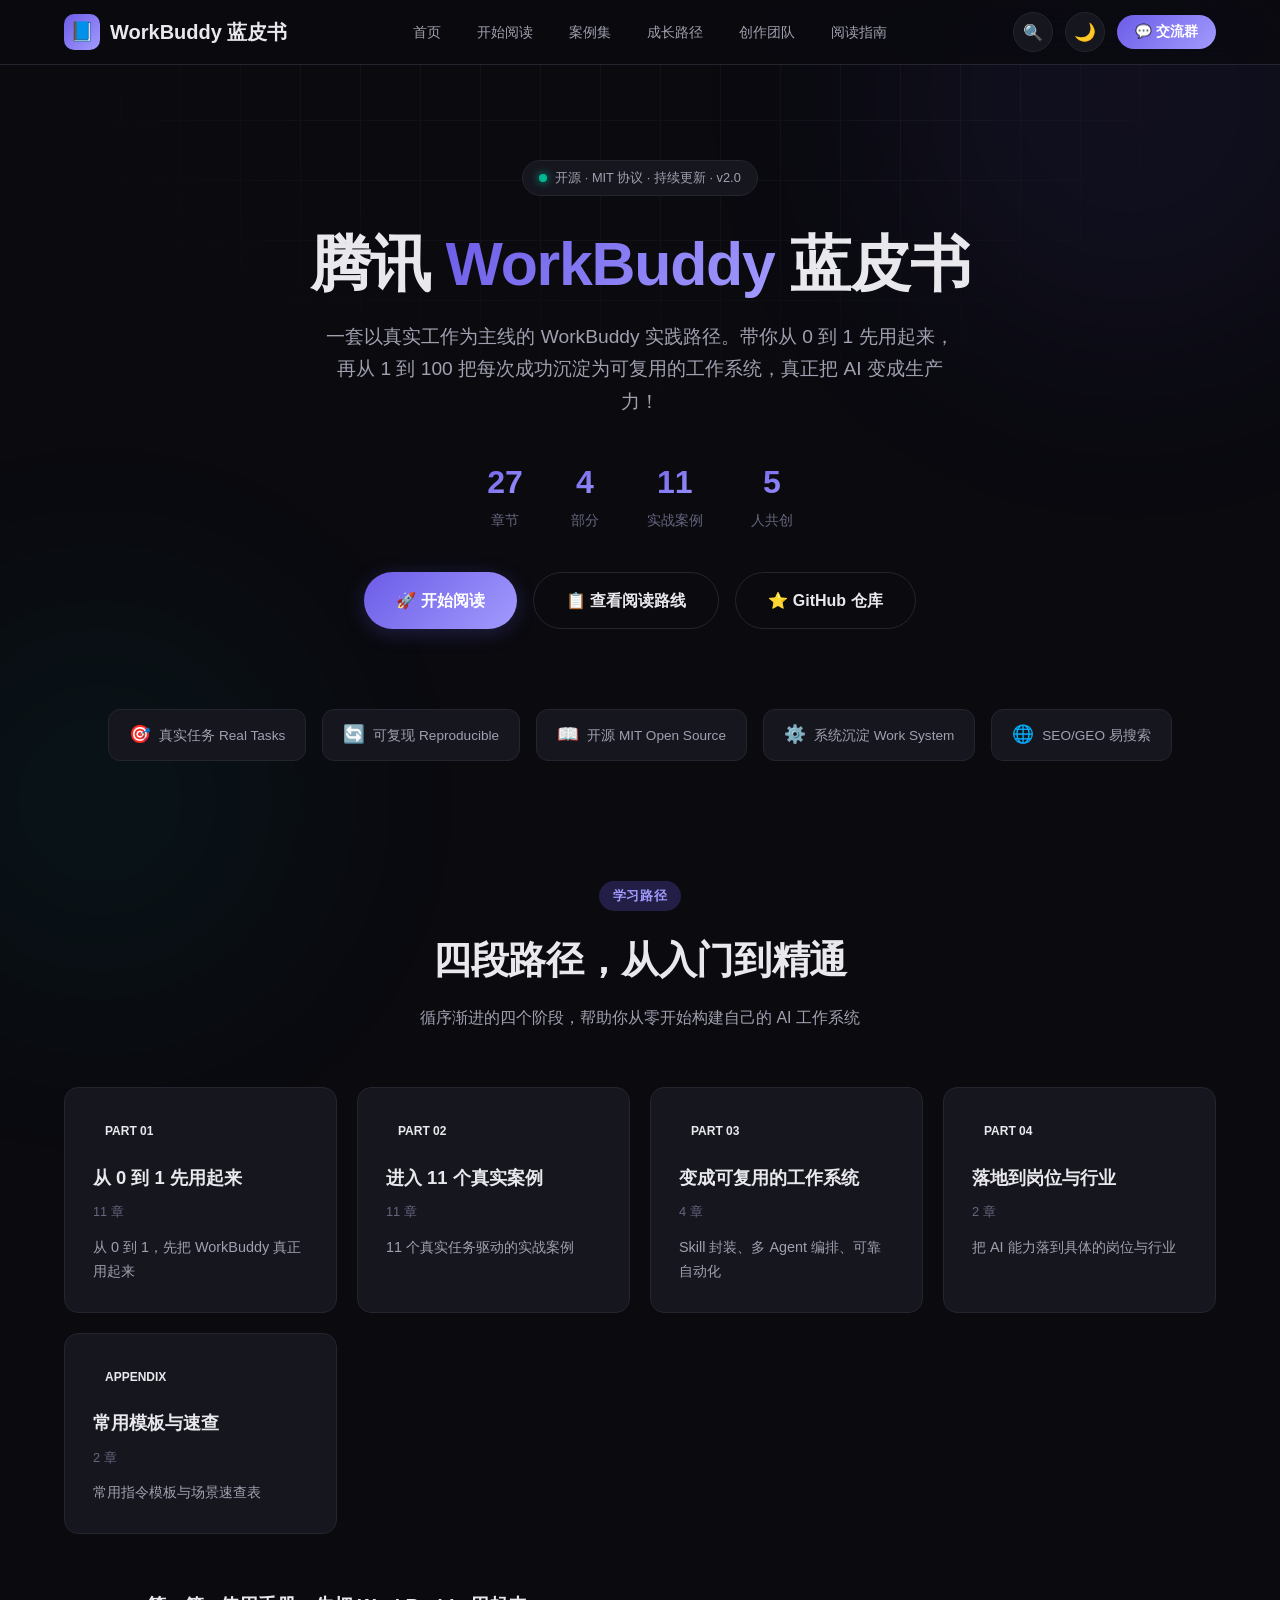
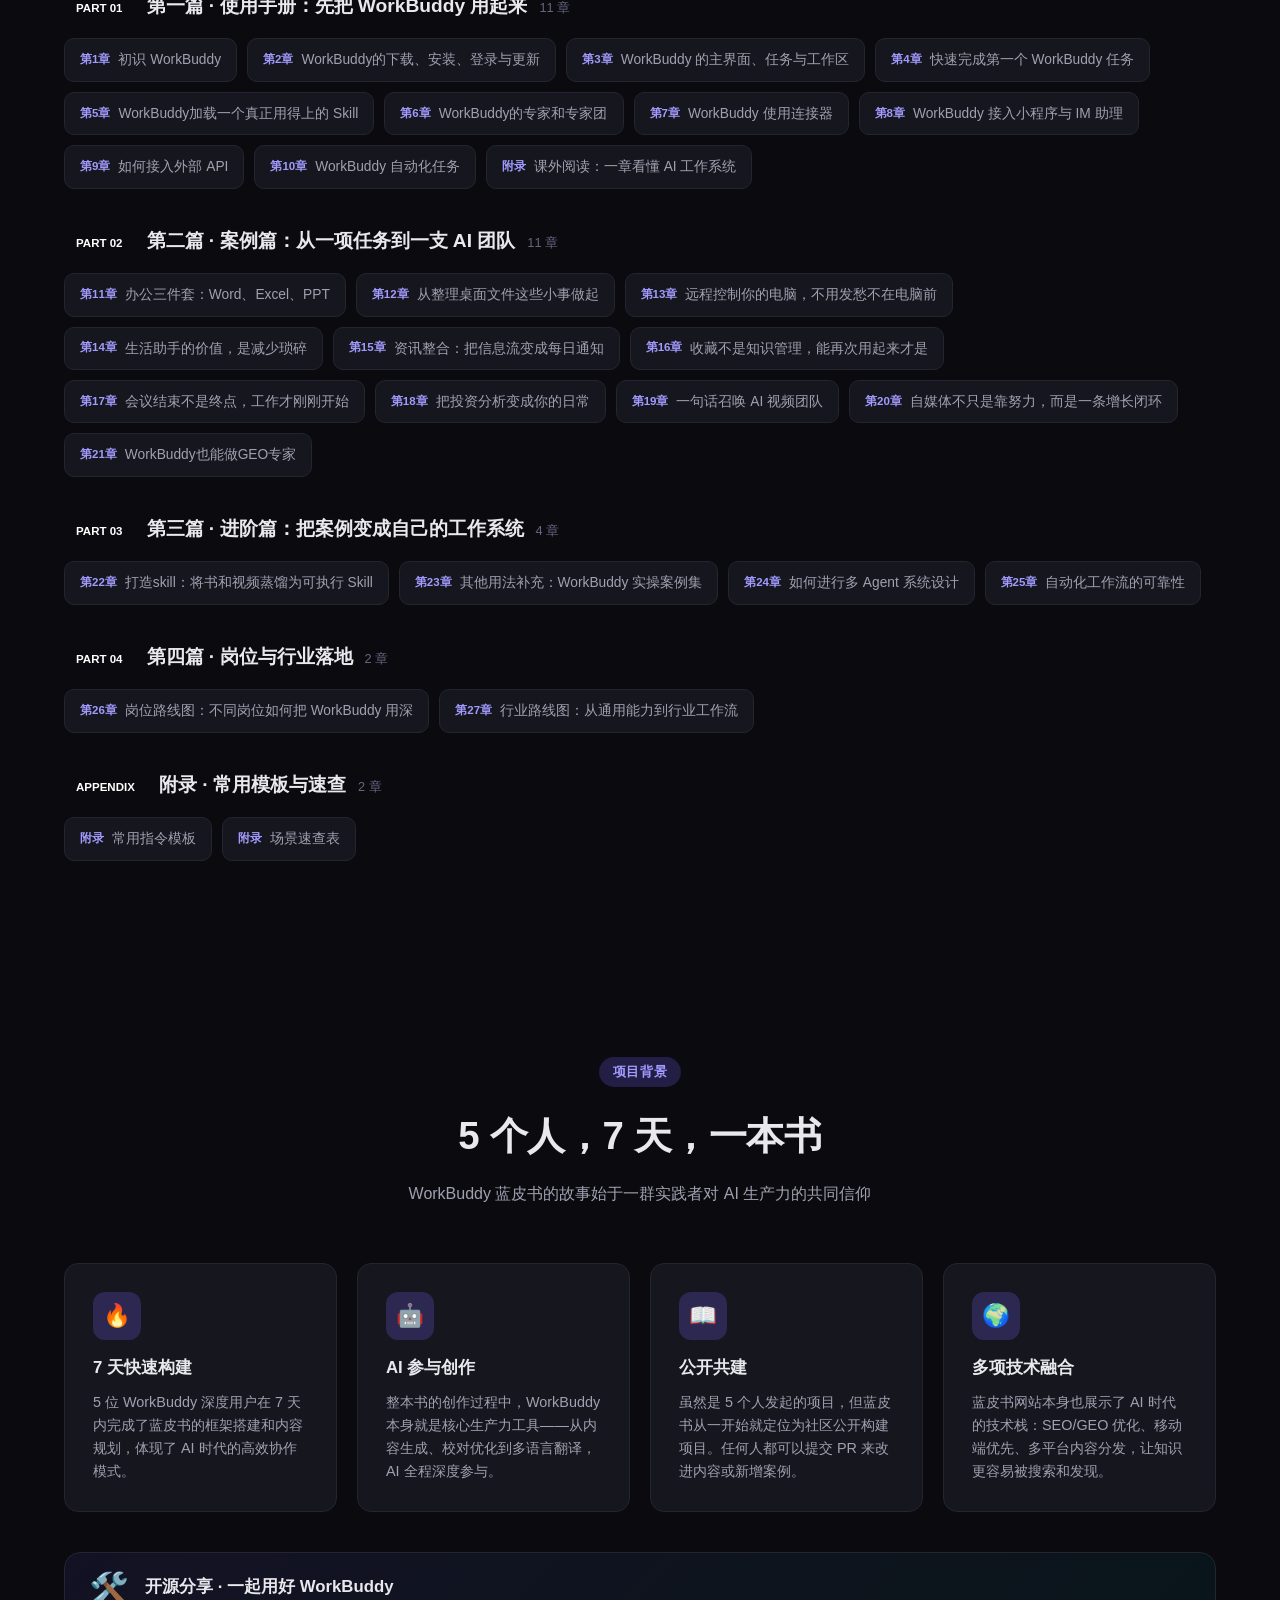
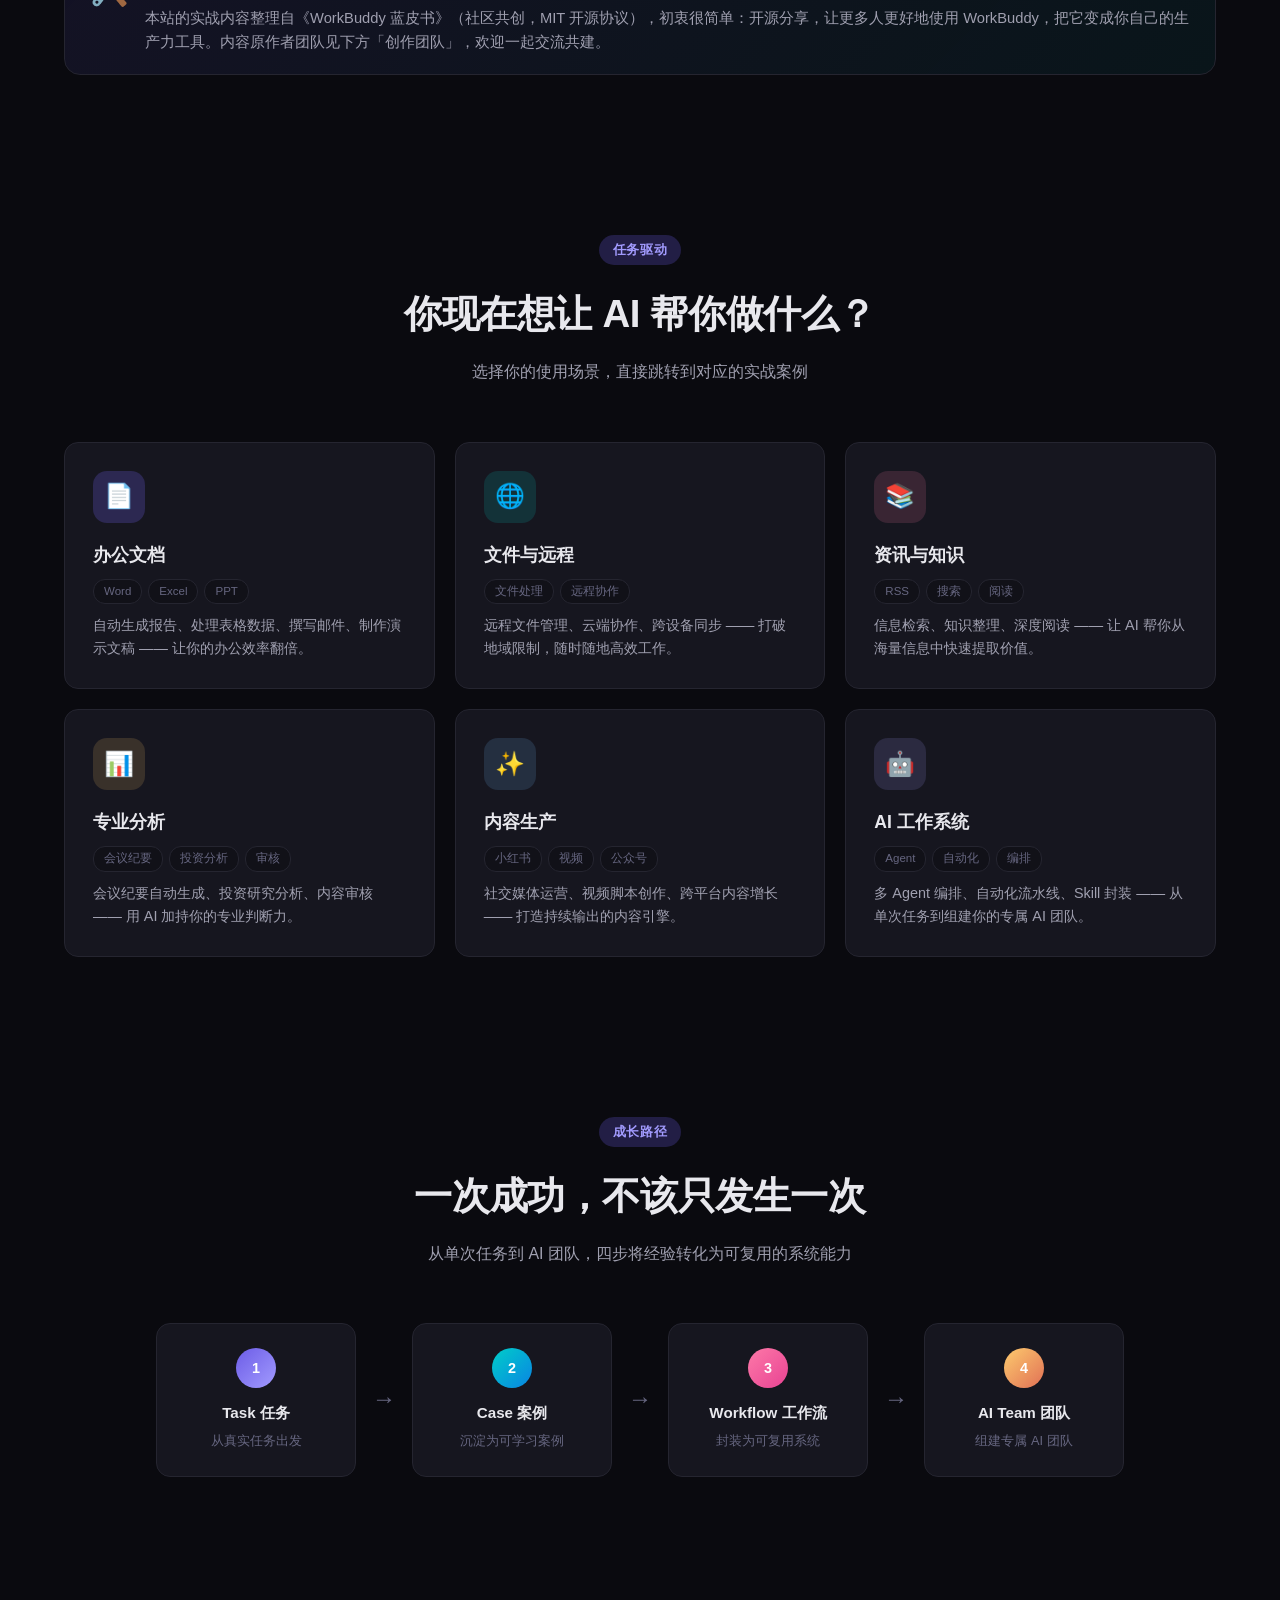
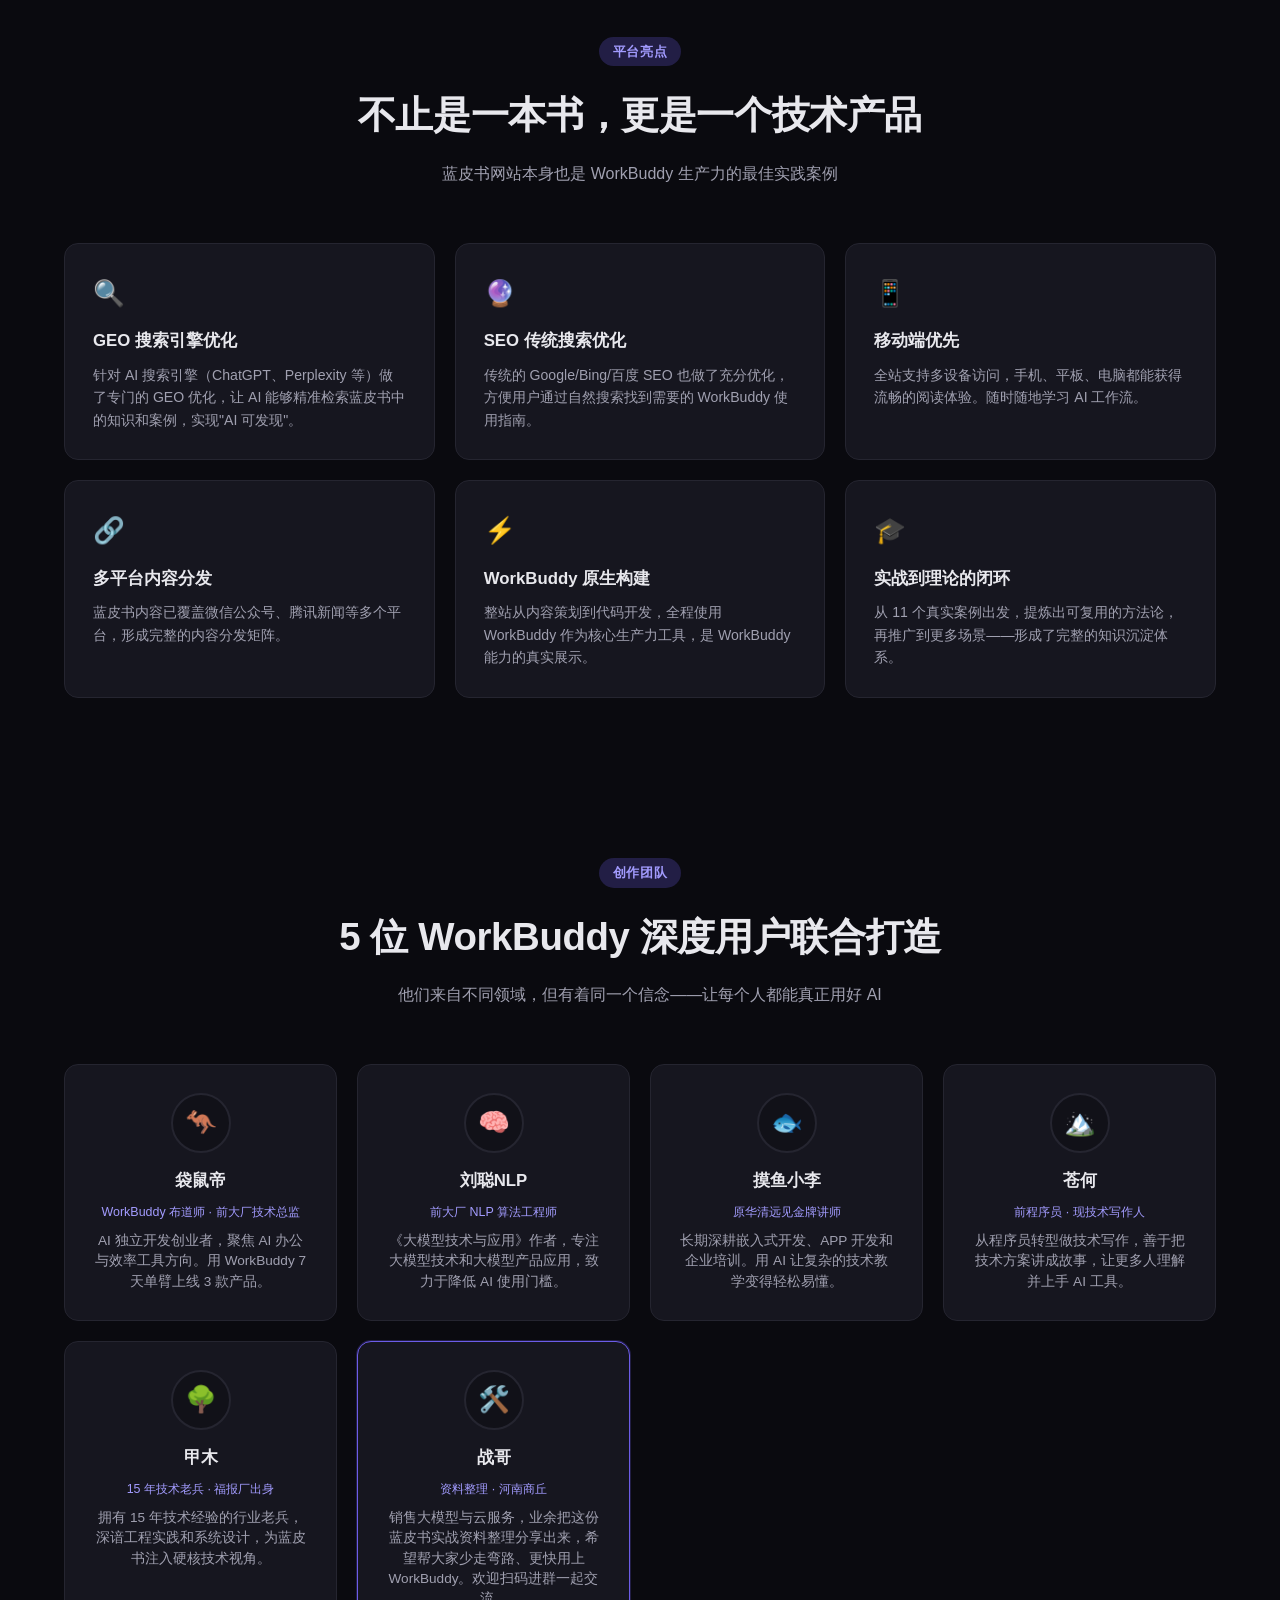
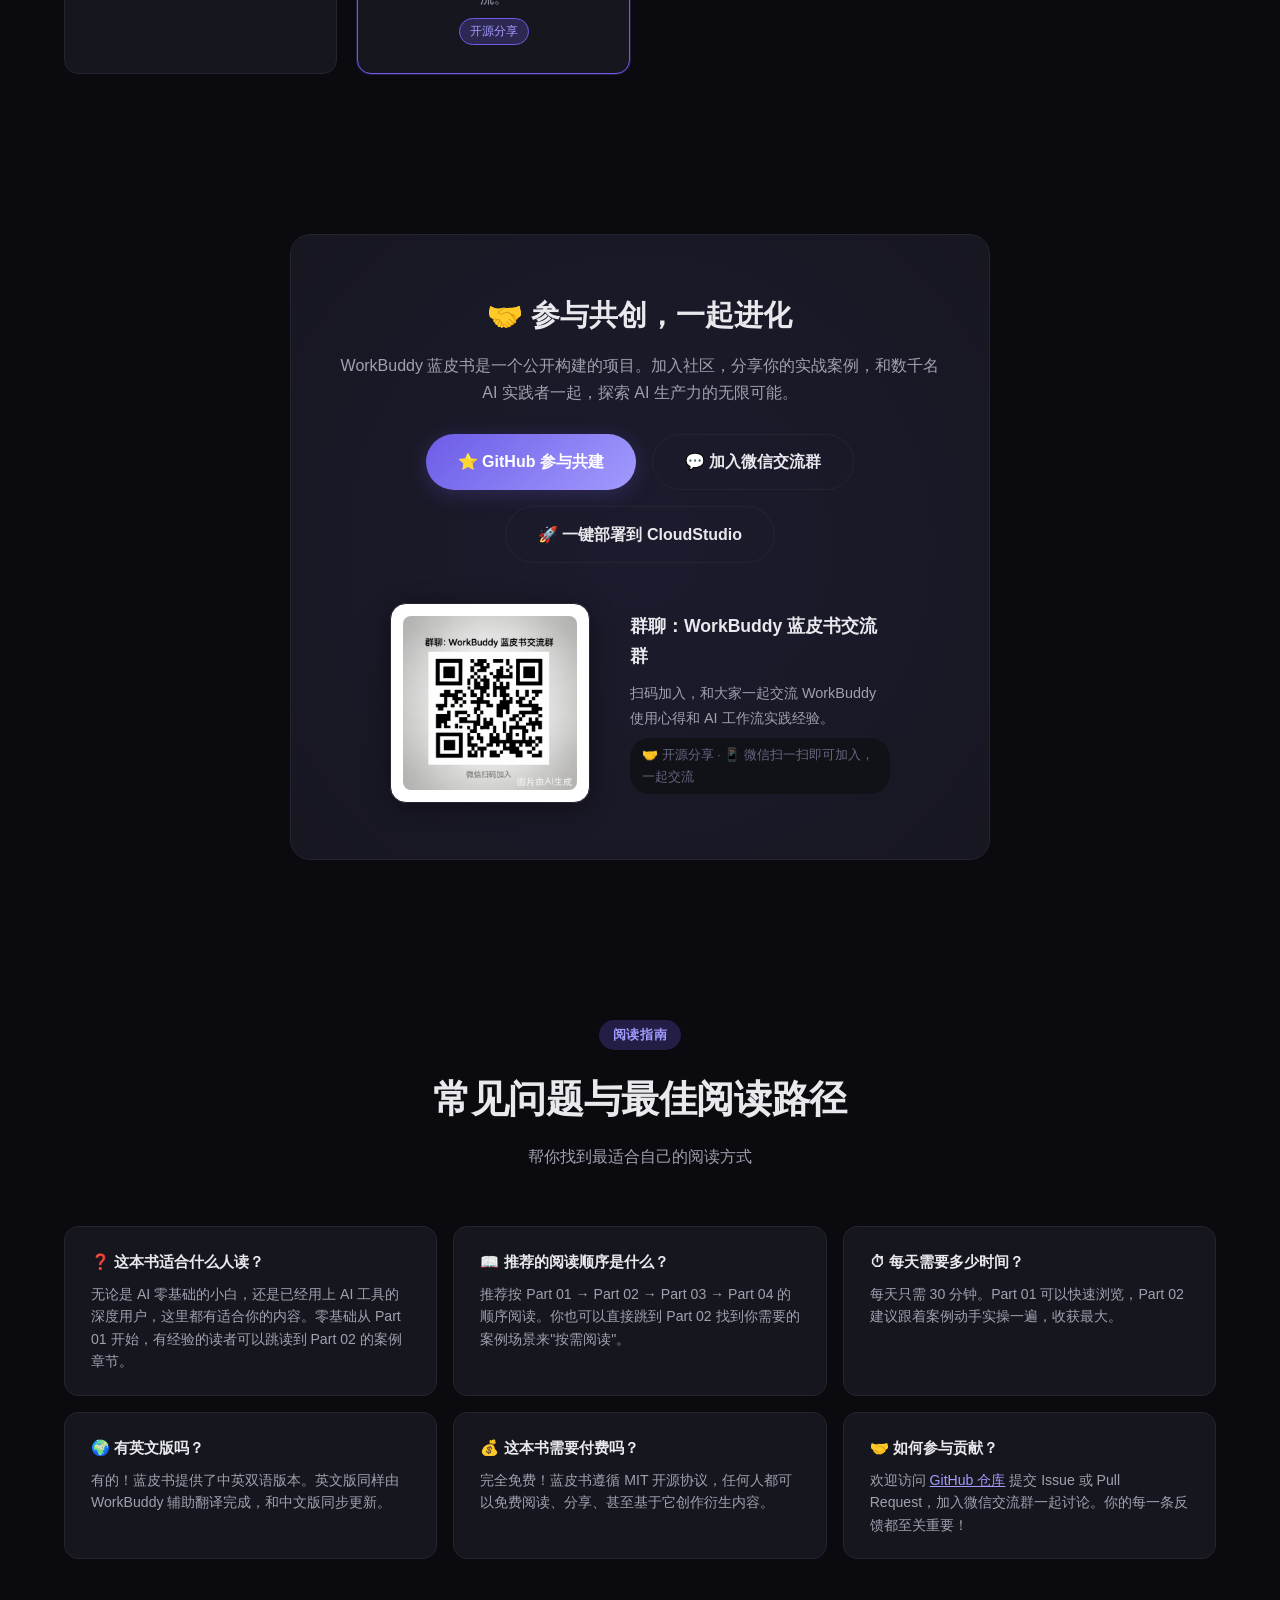
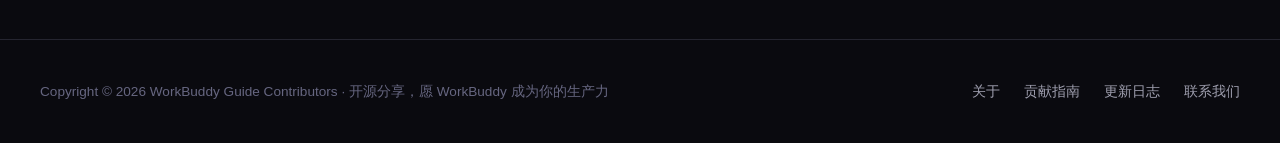
==== index.html @ 8d5661c0 "WorkBuddy 蓝皮书在线阅读站 - 初始提交" ====
<!DOCTYPE html>
<html lang="zh-CN" data-theme="dark">
<head>
<meta charset="UTF-8">
<meta name="viewport" content="width=device-width, initial-scale=1.0">
<title>WorkBuddy 蓝皮书 - AI 实战指南</title>
<link rel="icon" href="data:image/svg+xml,<svg xmlns='http://www.w3.org/2000/svg' viewBox='0 0 100 100'><text y='.9em' font-size='90'>📘</text></svg>">
<style>
  /* ===== CSS Variables & Theme ===== */
  :root {
    --bg-primary: #0a0a0f;
    --bg-secondary: #111118;
    --bg-card: #16161f;
    --bg-card-hover: #1e1e2a;
    --bg-nav: rgba(10, 10, 15, 0.85);
    --text-primary: #e8e8ed;
    --text-secondary: #a0a0b0;
    --text-muted: #666680;
    --border: #252530;
    --accent: #6c5ce7;
    --accent-light: #a29bfe;
    --accent-glow: rgba(108, 92, 231, 0.25);
    --gradient-1: linear-gradient(135deg, #6c5ce7, #a29bfe);
    --gradient-2: linear-gradient(135deg, #00cec9, #0984e3);
    --gradient-3: linear-gradient(135deg, #fd79a8, #e84393);
    --gradient-4: linear-gradient(135deg, #fdcb6e, #e17055);
    --success: #00b894;
    --warning: #fdcb6e;
    --danger: #ff7675;
    --shadow: 0 4px 24px rgba(0, 0, 0, 0.4);
    --shadow-glow: 0 0 40px rgba(108, 92, 231, 0.15);
    --radius: 14px;
    --radius-sm: 8px;
    --transition: 0.3s cubic-bezier(0.4, 0, 0.2, 1);
  }

  [data-theme="light"] {
    --bg-primary: #f8f9fc;
    --bg-secondary: #ffffff;
    --bg-card: #ffffff;
    --bg-card-hover: #f0f2f8;
    --bg-nav: rgba(248, 249, 252, 0.9);
    --text-primary: #1a1a2e;
    --text-secondary: #555770;
    --text-muted: #9a9ab0;
    --border: #e2e4ed;
    --shadow: 0 4px 24px rgba(0, 0, 0, 0.08);
    --shadow-glow: 0 0 40px rgba(108, 92, 231, 0.08);
  }

  /* ===== Reset & Base ===== */
  *, *::before, *::after { margin: 0; padding: 0; box-sizing: border-box; }

  html { scroll-behavior: smooth; font-size: 16px; }

  body {
    font-family: -apple-system, BlinkMacSystemFont, 'Segoe UI', 'PingFang SC', 'Hiragino Sans GB', 'Microsoft YaHei', sans-serif;
    background: var(--bg-primary);
    color: var(--text-primary);
    line-height: 1.7;
    overflow-x: hidden;
    transition: background var(--transition), color var(--transition);
  }

  .container { max-width: 1200px; margin: 0 auto; padding: 0 24px; }

  /* ===== Animated Background ===== */
  .bg-grid {
    position: fixed; top: 0; left: 0; width: 100%; height: 100%; z-index: 0; pointer-events: none;
    background-image:
      linear-gradient(var(--border) 1px, transparent 1px),
      linear-gradient(90deg, var(--border) 1px, transparent 1px);
    background-size: 60px 60px;
    opacity: 0.3;
    mask-image: radial-gradient(ellipse 70% 70% at 50% 0%, black 40%, transparent 70%);
  }

  .bg-orb {
    position: fixed; border-radius: 50%; filter: blur(120px); z-index: 0; pointer-events: none;
  }
  .bg-orb.orb-1 {
    width: 500px; height: 500px; top: -150px; right: -100px;
    background: var(--accent); opacity: 0.08; animation: orbFloat 8s ease-in-out infinite;
  }
  .bg-orb.orb-2 {
    width: 400px; height: 400px; bottom: -100px; left: -100px;
    background: #00cec9; opacity: 0.06; animation: orbFloat 10s ease-in-out infinite reverse;
  }
  @keyframes orbFloat {
    0%, 100% { transform: translate(0, 0) scale(1); }
    50% { transform: translate(30px, -20px) scale(1.08); }
  }

  /* ===== Navigation ===== */
  .nav {
    position: fixed; top: 0; left: 0; right: 0; z-index: 100;
    background: var(--bg-nav); backdrop-filter: blur(20px) saturate(180%);
    border-bottom: 1px solid var(--border);
    transition: background var(--transition), border var(--transition);
  }
  .nav-inner {
    display: flex; align-items: center; justify-content: space-between;
    height: 64px; max-width: 1200px; margin: 0 auto; padding: 0 24px;
  }
  .nav-logo {
    display: flex; align-items: center; gap: 10px; font-size: 1.25rem; font-weight: 700;
    text-decoration: none; color: var(--text-primary);
  }
  .nav-logo .logo-icon {
    width: 36px; height: 36px; border-radius: 10px; background: var(--gradient-1);
    display: flex; align-items: center; justify-content: center; font-size: 1.2rem;
  }
  .nav-links { display: flex; align-items: center; gap: 4px; list-style: none; }
  .nav-links a {
    text-decoration: none; color: var(--text-secondary); padding: 8px 16px;
    border-radius: var(--radius-sm); font-size: 0.9rem; font-weight: 500;
    transition: all var(--transition);
  }
  .nav-links a:hover { color: var(--text-primary); background: var(--bg-card-hover); }
  .nav-actions { display: flex; align-items: center; gap: 12px; }
  .btn-theme {
    width: 40px; height: 40px; border-radius: 50%; border: 1px solid var(--border);
    background: var(--bg-card); cursor: pointer; display: flex; align-items: center;
    justify-content: center; font-size: 1.1rem; color: var(--text-secondary);
    transition: all var(--transition);
  }
  .btn-theme:hover { border-color: var(--accent); color: var(--accent); }
  .btn-search {
    width: 40px; height: 40px; border-radius: 50%; border: 1px solid var(--border);
    background: var(--bg-card); cursor: pointer; display: flex; align-items: center;
    justify-content: center; font-size: 1rem; color: var(--text-secondary);
    transition: all var(--transition);
  }
  .btn-search:hover { border-color: var(--accent); color: var(--accent); }
  .btn-community {
    padding: 8px 18px; border-radius: 20px; background: var(--gradient-1);
    color: #fff; text-decoration: none; font-size: 0.85rem; font-weight: 600;
    transition: all var(--transition); border: none; cursor: pointer;
    display: flex; align-items: center; gap: 6px; font-family: inherit;
  }
  .btn-community:hover { transform: translateY(-1px); box-shadow: var(--shadow-glow); }

  /* Mobile nav toggle */
  .mobile-toggle {
    display: none; background: none; border: none; cursor: pointer;
    flex-direction: column; gap: 5px; padding: 4px;
  }
  .mobile-toggle span {
    width: 24px; height: 2px; background: var(--text-primary); border-radius: 2px;
    transition: var(--transition);
  }

  /* ===== Hero Section ===== */
  .hero {
    position: relative; z-index: 1; padding: 160px 0 80px; text-align: center;
  }
  .hero-badge {
    display: inline-flex; align-items: center; gap: 8px; padding: 6px 16px;
    border-radius: 20px; background: var(--bg-card); border: 1px solid var(--border);
    font-size: 0.8rem; color: var(--text-secondary); margin-bottom: 32px;
  }
  .hero-badge .dot {
    width: 8px; height: 8px; border-radius: 50%; background: var(--success);
    box-shadow: 0 0 8px var(--success);
    animation: pulse 2s ease-in-out infinite;
  }
  @keyframes pulse {
    0%, 100% { opacity: 1; }
    50% { opacity: 0.4; }
  }
  .hero h1 {
    font-size: clamp(2.4rem, 5vw, 3.8rem); font-weight: 800; line-height: 1.2;
    letter-spacing: -0.02em; margin-bottom: 20px;
  }
  .hero h1 .gradient-text {
    background: var(--gradient-1);
    -webkit-background-clip: text; -webkit-text-fill-color: transparent;
    background-clip: text;
  }
  .hero p {
    font-size: clamp(1rem, 2vw, 1.2rem); color: var(--text-secondary);
    max-width: 640px; margin: 0 auto 36px;
  }
  .hero-stats {
    display: flex; justify-content: center; gap: 48px; margin-bottom: 40px;
    flex-wrap: wrap;
  }
  .hero-stats .stat { text-align: center; }
  .hero-stats .stat .num {
    font-size: 2rem; font-weight: 800; background: var(--gradient-1);
    -webkit-background-clip: text; -webkit-text-fill-color: transparent;
    background-clip: text;
  }
  .hero-stats .stat .label { font-size: 0.85rem; color: var(--text-muted); }
  .hero-buttons { display: flex; justify-content: center; gap: 16px; flex-wrap: wrap; }
  .btn {
    display: inline-flex; align-items: center; gap: 8px; padding: 14px 32px;
    border-radius: 30px; font-size: 1rem; font-weight: 600; text-decoration: none;
    border: none; cursor: pointer; transition: all var(--transition);
  }
  .btn-primary {
    background: var(--gradient-1); color: #fff;
    box-shadow: 0 4px 20px var(--accent-glow);
  }
  .btn-primary:hover { transform: translateY(-2px); box-shadow: 0 8px 30px var(--accent-glow); }
  .btn-outline {
    background: transparent; color: var(--text-primary); border: 1.5px solid var(--border);
  }
  .btn-outline:hover { border-color: var(--accent); color: var(--accent); }

  /* ===== Feature Tags ===== */
  .features-bar {
    position: relative; z-index: 1; display: flex; justify-content: center; gap: 16px;
    flex-wrap: wrap; padding: 0 24px 40px;
  }
  .feature-tag {
    display: flex; align-items: center; gap: 8px; padding: 10px 20px;
    border-radius: 12px; background: var(--bg-card); border: 1px solid var(--border);
    font-size: 0.85rem; color: var(--text-secondary); transition: all var(--transition);
  }
  .feature-tag:hover { border-color: var(--accent); transform: translateY(-2px); }
  .feature-tag .tag-icon { font-size: 1.1rem; }

  /* ===== Section Common ===== */
  section { position: relative; z-index: 1; padding: 80px 0; }
  .section-header { text-align: center; margin-bottom: 56px; }
  .section-label {
    display: inline-block; padding: 4px 14px; border-radius: 20px;
    background: var(--accent-glow); color: var(--accent-light);
    font-size: 0.8rem; font-weight: 600; text-transform: uppercase;
    letter-spacing: 0.05em; margin-bottom: 16px;
  }
  .section-header h2 {
    font-size: clamp(1.8rem, 3vw, 2.4rem); font-weight: 700;
    margin-bottom: 12px; letter-spacing: -0.01em;
  }
  .section-header p { color: var(--text-secondary); max-width: 560px; margin: 0 auto; }

  /* ===== Learning Paths (4 Parts) ===== */
  .paths-grid {
    display: grid; grid-template-columns: repeat(auto-fit, minmax(270px, 1fr));
    gap: 20px;
  }
  .path-card {
    background: var(--bg-card); border: 1px solid var(--border);
    border-radius: var(--radius); padding: 28px; transition: all var(--transition);
    position: relative; overflow: hidden;
  }
  .path-card::before {
    content: ''; position: absolute; top: 0; left: 0; right: 0; height: 3px;
    transition: all var(--transition);
  }
  .path-card.part-1::before { background: var(--gradient-1); }
  .path-card.part-2::before { background: var(--gradient-2); }
  .path-card.part-3::before { background: var(--gradient-3); }
  .path-card.part-4::before { background: var(--gradient-4); }
  .path-card:hover {
    transform: translateY(-4px); box-shadow: var(--shadow);
    border-color: var(--accent);
  }
  .path-card .part-badge {
    display: inline-block; padding: 4px 12px; border-radius: 6px;
    font-size: 0.75rem; font-weight: 700; margin-bottom: 16px;
  }
  .part-1 .part-badge { background: var(--accent-glow); color: var(--accent-light); }
  .part-2 .part-badge { background: rgba(0, 206, 201, 0.15); color: #00cec9; }
  .part-3 .part-badge { background: rgba(253, 121, 168, 0.15); color: #fd79a8; }
  .part-4 .part-badge { background: rgba(253, 203, 110, 0.15); color: #fdcb6e; }
  .path-card h3 { font-size: 1.15rem; font-weight: 700; margin-bottom: 8px; }
  .path-card .chapter-range { color: var(--text-muted); font-size: 0.8rem; margin-bottom: 12px; }
  .path-card p { color: var(--text-secondary); font-size: 0.9rem; }

  /* ===== About / Story ===== */
  .about-grid {
    display: grid; grid-template-columns: repeat(auto-fit, minmax(250px, 1fr));
    gap: 20px;
  }
  .about-card {
    background: var(--bg-card); border: 1px solid var(--border);
    border-radius: var(--radius); padding: 28px; transition: all var(--transition);
  }
  .about-card:hover { transform: translateY(-4px); box-shadow: var(--shadow); }
  .about-card .about-icon {
    width: 48px; height: 48px; border-radius: 12px;
    display: flex; align-items: center; justify-content: center;
    font-size: 1.4rem; margin-bottom: 14px;
    background: var(--accent-glow);
  }
  .about-card h3 { font-size: 1.05rem; font-weight: 700; margin-bottom: 8px; }
  .about-card p { color: var(--text-secondary); font-size: 0.9rem; line-height: 1.6; }

  /* ===== Task Cards Grid ===== */
  .tasks-grid {
    display: grid; grid-template-columns: repeat(auto-fit, minmax(280px, 1fr));
    gap: 20px;
  }
  .task-card {
    background: var(--bg-card); border: 1px solid var(--border);
    border-radius: var(--radius); padding: 28px; cursor: pointer;
    transition: all var(--transition); position: relative; overflow: hidden;
  }
  .task-card:hover {
    transform: translateY(-4px); box-shadow: var(--shadow);
    border-color: var(--accent);
  }
  .task-card .task-icon {
    width: 52px; height: 52px; border-radius: 14px; display: flex;
    align-items: center; justify-content: center; font-size: 1.5rem;
    margin-bottom: 18px;
  }
  .task-card .task-icon.i1 { background: var(--accent-glow); }
  .task-card .task-icon.i2 { background: rgba(0, 206, 201, 0.15); }
  .task-card .task-icon.i3 { background: rgba(253, 121, 168, 0.15); }
  .task-card .task-icon.i4 { background: rgba(253, 203, 110, 0.15); }
  .task-card .task-icon.i5 { background: rgba(116, 185, 255, 0.15); }
  .task-card .task-icon.i6 { background: rgba(162, 155, 254, 0.15); }
  .task-card h3 { font-size: 1.1rem; font-weight: 700; margin-bottom: 8px; }
  .task-card p { color: var(--text-secondary); font-size: 0.9rem; line-height: 1.6; }
  .task-card .task-tags {
    display: flex; flex-wrap: wrap; gap: 6px; margin-bottom: 10px;
  }
  .task-card .task-tags span {
    padding: 2px 10px; border-radius: 12px; font-size: 0.72rem;
    background: var(--bg-secondary); color: var(--text-muted);
    border: 1px solid var(--border);
  }
  .task-card .arrow {
    position: absolute; bottom: 24px; right: 24px; width: 32px; height: 32px;
    border-radius: 50%; background: var(--bg-card-hover); display: flex;
    align-items: center; justify-content: center; opacity: 0;
    transition: all var(--transition);
  }
  .task-card:hover .arrow { opacity: 1; }

  /* ===== Pipeline Section ===== */
  .pipeline {
    display: flex; align-items: center; justify-content: center; flex-wrap: wrap;
    gap: 16px; margin-top: 8px;
  }
  .pipeline-step {
    text-align: center; padding: 24px 20px; border-radius: var(--radius);
    background: var(--bg-card); border: 1px solid var(--border);
    min-width: 160px; flex: 1; max-width: 200px; transition: all var(--transition);
  }
  .pipeline-step:hover {
    transform: translateY(-4px); box-shadow: var(--shadow);
  }
  .pipeline-step .step-num {
    width: 40px; height: 40px; margin: 0 auto 12px; border-radius: 50%;
    background: var(--gradient-1); display: flex; align-items: center;
    justify-content: center; font-weight: 800; color: #fff; font-size: 0.9rem;
  }
  .pipeline-step .step-num.s2 { background: var(--gradient-2); }
  .pipeline-step .step-num.s3 { background: var(--gradient-3); }
  .pipeline-step .step-num.s4 { background: var(--gradient-4); }
  .pipeline-arrow {
    font-size: 1.5rem; color: var(--text-muted); flex-shrink: 0;
  }
  .pipeline-step .step-title { font-weight: 700; font-size: 0.95rem; margin-bottom: 4px; }
  .pipeline-step .step-desc { color: var(--text-muted); font-size: 0.8rem; }

  /* ===== Features Grid ===== */
  .features-grid {
    display: grid; grid-template-columns: repeat(auto-fit, minmax(280px, 1fr));
    gap: 20px;
  }
  .feature-card {
    background: var(--bg-card); border: 1px solid var(--border);
    border-radius: var(--radius); padding: 28px; transition: all var(--transition);
    display: flex; flex-direction: column; gap: 8px;
  }
  .feature-card:hover {
    transform: translateY(-4px); box-shadow: var(--shadow);
    border-color: var(--accent);
  }
  .feature-card .feature-icon {
    font-size: 1.6rem; margin-bottom: 4px;
  }
  .feature-card h3 { font-size: 1.05rem; font-weight: 700; }
  .feature-card p { color: var(--text-secondary); font-size: 0.88rem; line-height: 1.6; }

  /* ===== Team Section ===== */
  .team-grid {
    display: grid; grid-template-columns: repeat(auto-fit, minmax(220px, 1fr));
    gap: 20px;
  }
  .team-card {
    background: var(--bg-card); border: 1px solid var(--border);
    border-radius: var(--radius); padding: 28px; text-align: center;
    transition: all var(--transition);
  }
  .team-card:hover { transform: translateY(-4px); box-shadow: var(--shadow); }
  .team-card .team-avatar {
    width: 60px; height: 60px; margin: 0 auto 14px; border-radius: 50%;
    background: var(--bg-secondary); border: 2px solid var(--border);
    display: flex; align-items: center; justify-content: center; font-size: 1.6rem;
  }
  .team-card .team-name { font-size: 1.05rem; font-weight: 700; margin-bottom: 6px; }
  .team-card .team-title {
    font-size: 0.78rem; color: var(--accent-light); margin-bottom: 8px;
    font-weight: 500;
  }
  .team-card .team-desc {
    color: var(--text-secondary); font-size: 0.85rem; line-height: 1.5;
  }

  /* ===== FAQ / Reading Guide ===== */
  .faq-grid {
    display: grid; grid-template-columns: repeat(auto-fit, minmax(340px, 1fr));
    gap: 16px;
  }
  .faq-item {
    background: var(--bg-card); border: 1px solid var(--border);
    border-radius: var(--radius); padding: 22px 26px;
    transition: all var(--transition);
  }
  .faq-item:hover { border-color: var(--accent); }
  .faq-item .faq-q {
    font-size: 0.95rem; font-weight: 700; margin-bottom: 8px;
    color: var(--text-primary);
  }
  .faq-item .faq-a {
    font-size: 0.88rem; color: var(--text-secondary); line-height: 1.6;
  }
  @media (max-width: 400px) {
    .faq-grid { grid-template-columns: 1fr; }
  }

  /* ===== CTA Section ===== */
  .cta {
    text-align: center; padding: 80px 24px; position: relative; z-index: 1;
  }
  .cta-container {
    max-width: 700px; margin: 0 auto; padding: 56px 40px;
    border-radius: 20px; background: var(--bg-card); border: 1px solid var(--border);
    position: relative; overflow: hidden;
  }
  .cta-container::before {
    content: ''; position: absolute; top: -50%; left: -50%; width: 200%; height: 200%;
    background: radial-gradient(circle at center, var(--accent-glow), transparent 60%);
    opacity: 0.3;
  }
  .cta-container > * { position: relative; z-index: 1; }
  .cta h2 { font-size: 1.8rem; font-weight: 700; margin-bottom: 12px; }
  .cta p { color: var(--text-secondary); margin-bottom: 28px; }
  .cta-buttons { display: flex; justify-content: center; gap: 16px; flex-wrap: wrap; }
  .qr-section {
    display: flex; align-items: center; justify-content: center; gap: 40px;
    margin-top: 40px; flex-wrap: wrap;
  }
  .qr-image {
    width: 200px; height: 200px; border-radius: 16px;
    border: 1px solid var(--border); background: #fff; padding: 12px;
    box-shadow: var(--shadow); transition: transform var(--transition);
  }
  .qr-image:hover { transform: scale(1.03); }
  .qr-image img { width: 100%; height: 100%; object-fit: contain; border-radius: 8px; }
  .qr-info { text-align: left; max-width: 260px; }
  .qr-info h3 { font-size: 1.1rem; font-weight: 700; margin-bottom: 10px; }
  .qr-info p { color: var(--text-secondary); font-size: 0.9rem; margin-bottom: 8px; }
  .qr-info .qr-note {
    display: inline-flex; align-items: center; gap: 6px; font-size: 0.8rem;
    color: var(--text-muted); background: var(--bg-secondary); padding: 6px 12px;
    border-radius: 20px;
  }

  /* ===== QR Modal ===== */
  .qr-overlay {
    position: fixed; inset: 0; z-index: 200; background: rgba(0, 0, 0, 0.7);
    backdrop-filter: blur(4px); display: none; align-items: center;
    justify-content: center; padding: 24px;
  }
  .qr-overlay.active { display: flex; }
  .qr-modal {
    background: var(--bg-card); border: 1px solid var(--border);
    border-radius: var(--radius); padding: 32px; max-width: 360px; width: 100%;
    text-align: center; box-shadow: var(--shadow); position: relative;
  }
  .qr-modal img {
    width: 100%; max-width: 240px; border-radius: 12px;
    border: 1px solid var(--border); margin-bottom: 16px;
  }
  .qr-modal h3 { font-size: 1.1rem; margin-bottom: 8px; }
  .qr-modal p { color: var(--text-secondary); font-size: 0.85rem; margin-bottom: 20px; }
  .qr-modal .close-btn {
    padding: 10px 24px; border-radius: 20px; border: 1px solid var(--border);
    background: transparent; color: var(--text-primary); font-weight: 600;
    cursor: pointer; transition: all var(--transition);
  }
  .qr-modal .close-btn:hover { border-color: var(--accent); color: var(--accent); }

  @media (max-width: 520px) {
    .qr-section { flex-direction: column; text-align: center; }
    .qr-info { text-align: center; }
  }

  /* ===== Footer ===== */
  .footer {
    position: relative; z-index: 1; padding: 40px 24px;
    border-top: 1px solid var(--border); text-align: center;
  }
  .footer-inner {
    max-width: 1200px; margin: 0 auto; display: flex;
    justify-content: space-between; align-items: center; flex-wrap: wrap; gap: 16px;
  }
  .footer p { color: var(--text-muted); font-size: 0.85rem; }
  .footer-links { display: flex; gap: 24px; }
  .footer-links a { color: var(--text-secondary); text-decoration: none; font-size: 0.85rem; transition: color var(--transition); }
  .footer-links a:hover { color: var(--accent); }

  /* ===== Search Modal ===== */
  .search-overlay {
    position: fixed; inset: 0; z-index: 200; background: rgba(0, 0, 0, 0.6);
    backdrop-filter: blur(4px); display: none; align-items: flex-start;
    justify-content: center; padding-top: 20vh;
  }
  .search-overlay.active { display: flex; }
  .search-modal {
    width: 100%; max-width: 540px; background: var(--bg-card);
    border: 1px solid var(--border); border-radius: var(--radius);
    padding: 16px; box-shadow: var(--shadow);
  }
  .search-modal input {
    width: 100%; padding: 14px 16px; border-radius: var(--radius-sm);
    border: 1px solid var(--border); background: var(--bg-secondary);
    color: var(--text-primary); font-size: 1rem; outline: none;
  }
  .search-modal input:focus { border-color: var(--accent); }

  /* ===== Mobile Menu ===== */
  .mobile-menu {
    display: none; position: fixed; top: 64px; left: 0; right: 0; bottom: 0;
    background: var(--bg-nav); backdrop-filter: blur(20px); z-index: 99;
    padding: 24px; flex-direction: column; gap: 8px;
  }
  .mobile-menu.active { display: flex; }
  .mobile-menu a {
    display: block; padding: 14px 20px; border-radius: var(--radius-sm);
    text-decoration: none; color: var(--text-primary); font-size: 1.05rem;
    font-weight: 500; transition: background var(--transition);
  }
  .mobile-menu a:hover { background: var(--bg-card-hover); }

  /* ===== Responsive ===== */
  @media (max-width: 768px) {
    .hero { padding: 120px 0 60px; }
    .hero-stats { gap: 28px; }
    .hero-stats .stat .num { font-size: 1.5rem; }
    section { padding: 56px 0; }
    .nav-links, .nav-actions .btn-community { display: none; }
    .mobile-toggle { display: flex; }
    .pipeline-arrow { transform: rotate(90deg); }
    .pipeline { flex-direction: column; align-items: center; }
    .pipeline-step { max-width: 100%; width: 100%; }
    .footer-inner { flex-direction: column; text-align: center; }
  }

  @media (max-width: 480px) {
    .hero-stats { gap: 20px; }
    .hero h1 { font-size: 1.8rem; }
    .cta-container { padding: 36px 24px; }
    .btn { padding: 12px 24px; font-size: 0.9rem; }
  }

  /* ===== Dynamic Catalog (rendered from assets/catalog.js) ===== */
  a.path-card { display: block; text-decoration: none; color: inherit; cursor: pointer; }
  a.task-card { display: block; text-decoration: none; color: inherit; }
  .catalog { margin-top: 56px; text-align: left; }
  .catalog-part { margin-bottom: 36px; }
  .catalog-part-head { display: flex; align-items: baseline; gap: 12px; margin-bottom: 16px; flex-wrap: wrap; }
  .catalog-part-head .cp-badge { font-size: 0.72rem; font-weight: 700; padding: 4px 12px; border-radius: 6px; color: #fff; }
  .catalog-part-head h3 { font-size: 1.2rem; font-weight: 700; }
  .catalog-part-head .cp-count { font-size: 0.8rem; color: var(--text-muted); }
  .cp-badge.part-1 { background: var(--gradient-1); }
  .cp-badge.part-2 { background: var(--gradient-2); }
  .cp-badge.part-3 { background: var(--gradient-3); }
  .cp-badge.part-4 { background: var(--gradient-4); }
  .chapter-chips { display: flex; flex-wrap: wrap; gap: 10px; }
  .chapter-chip {
    display: inline-flex; align-items: center; gap: 8px; padding: 9px 15px;
    border-radius: 10px; background: var(--bg-card); border: 1px solid var(--border);
    color: var(--text-secondary); font-size: 0.86rem; text-decoration: none; transition: all var(--transition);
  }
  .chapter-chip:hover { border-color: var(--accent); color: var(--text-primary); transform: translateY(-2px); }
  .chapter-chip .cnum { font-size: 0.72rem; font-weight: 700; color: var(--accent-light); }
  .search-results { margin-top: 14px; max-height: 52vh; overflow-y: auto; }
  .search-result {
    display: flex; flex-direction: column; gap: 2px; padding: 12px 16px; border-radius: var(--radius-sm);
    text-decoration: none; color: var(--text-primary); border: 1px solid var(--border);
    margin-bottom: 8px; background: var(--bg-card); transition: all var(--transition);
  }
  .search-result:hover { border-color: var(--accent); text-decoration: none; }
  .search-result .sr-part { font-size: 0.72rem; color: var(--accent-light); font-weight: 700; }
  .search-result .sr-title { font-size: 0.95rem; }
  .search-empty { color: var(--text-muted); padding: 12px 4px; font-size: 0.9rem; }
  /* ===== Curator (战哥整理者署名) ===== */
  .curator-note {
    margin-top: 40px;
    display: flex;
    gap: 16px;
    align-items: flex-start;
    background: linear-gradient(135deg, rgba(108,92,231,0.10), rgba(0,206,201,0.06));
    border: 1px solid var(--border);
    border-radius: 16px;
    padding: 20px 24px;
  }
  .curator-note .curator-avatar { font-size: 2rem; line-height: 1; flex-shrink: 0; }
  .curator-note strong { color: var(--text-primary); font-size: 1.05rem; }
  .curator-note p { color: var(--text-secondary); font-size: 0.92rem; margin: 6px 0 0; line-height: 1.6; }
  .team-card.curator { border-color: var(--accent); box-shadow: 0 0 0 1px var(--accent-glow); }
  .curator-tag {
    display: inline-block; margin-top: 8px; padding: 2px 10px;
    font-size: 0.78rem; border-radius: 999px;
    background: var(--accent-glow); color: var(--accent-light);
    border: 1px solid var(--accent);
  }
  .deploy-hint { color: var(--text-muted); font-size: 0.85rem; margin-top: 10px; }
</style>
</head>
<body>
  <!-- Background Effects -->
  <div class="bg-grid"></div>
  <div class="bg-orb orb-1"></div>
  <div class="bg-orb orb-2"></div>

  <!-- Navigation -->
  <nav class="nav">
    <div class="nav-inner">
      <a href="#" class="nav-logo">
        <span class="logo-icon">📘</span>
        <span>WorkBuddy 蓝皮书</span>
      </a>
      <ul class="nav-links">
        <li><a href="#hero">首页</a></li>
        <li><a href="#paths">开始阅读</a></li>
        <li><a href="#tasks">案例集</a></li>
        <li><a href="#pipeline">成长路径</a></li>
        <li><a href="#team">创作团队</a></li>
        <li><a href="#faq">阅读指南</a></li>
      </ul>
      <div class="nav-actions">
        <button class="btn-search" id="searchBtn" title="搜索" aria-label="搜索">🔍</button>
        <button class="btn-theme" id="themeBtn" title="切换主题" aria-label="切换主题">🌙</button>
        <button class="btn-community" id="navQrBtn" type="button">💬 交流群</button>
      </div>
      <button class="mobile-toggle" id="mobileToggle" aria-label="菜单">
        <span></span><span></span><span></span>
      </button>
    </div>
    <!-- Mobile Menu -->
    <div class="mobile-menu" id="mobileMenu">
      <a href="#hero">首页</a>
      <a href="#paths">开始阅读</a>
      <a href="#tasks">案例集</a>
      <a href="#pipeline">成长路径</a>
      <a href="#features">平台亮点</a>
      <a href="#team">创作团队</a>
      <a href="#faq">阅读指南</a>
      <a href="#" onclick="document.getElementById('qrOverlay').classList.add('active'); return false;">💬 加入交流群</a>
    </div>
  </nav>

  <!-- Hero Section -->
  <section class="hero" id="hero">
    <div class="container">
      <div class="hero-badge">
        <span class="dot"></span> 开源 · MIT 协议 · 持续更新 · v2.0
      </div>
      <h1>
        腾讯 <span class="gradient-text">WorkBuddy</span> 蓝皮书
      </h1>
      <p>一套以真实工作为主线的 WorkBuddy 实践路径。带你从 0 到 1 先用起来，再从 1 到 100 把每次成功沉淀为可复用的工作系统，真正把 AI 变成生产力！</p>

      <div class="hero-stats">
        <div class="stat">
          <div class="num">27</div>
          <div class="label">章节</div>
        </div>
        <div class="stat">
          <div class="num">4</div>
          <div class="label">部分</div>
        </div>
        <div class="stat">
          <div class="num">11</div>
          <div class="label">实战案例</div>
        </div>
        <div class="stat">
          <div class="num">5</div>
          <div class="label">人共创</div>
        </div>
      </div>

      <div class="hero-buttons">
        <a href="#paths" class="btn btn-primary">🚀 开始阅读</a>
        <a href="#pipeline" class="btn btn-outline">📋 查看阅读路线</a>
        <a href="https://github.com/AlephAITech/WorkBuddyGuide" target="_blank" class="btn btn-outline">⭐ GitHub 仓库</a>
      </div>
    </div>
  </section>

  <!-- Feature Tags -->
  <div class="features-bar">
    <div class="feature-tag"><span class="tag-icon">🎯</span> 真实任务 Real Tasks</div>
    <div class="feature-tag"><span class="tag-icon">🔄</span> 可复现 Reproducible</div>
    <div class="feature-tag"><span class="tag-icon">📖</span> 开源 MIT Open Source</div>
    <div class="feature-tag"><span class="tag-icon">⚙️</span> 系统沉淀 Work System</div>
    <div class="feature-tag"><span class="tag-icon">🌐</span> SEO/GEO 易搜索</div>
  </div>

  <!-- Learning Paths Section -->
  <section id="paths">
    <div class="container">
      <div class="section-header">
        <span class="section-label">学习路径</span>
        <h2>四段路径，从入门到精通</h2>
        <p>循序渐进的四个阶段，帮助你从零开始构建自己的 AI 工作系统</p>
      </div>

      <div class="paths-grid" id="pathsGrid"></div>
      <div class="catalog" id="chapterCatalog"></div>
    </div>
  </section>

  <!-- About / Story Section -->
  <section id="about">
    <div class="container">
      <div class="section-header">
        <span class="section-label">项目背景</span>
        <h2>5 个人，7 天，一本书</h2>
        <p>WorkBuddy 蓝皮书的故事始于一群实践者对 AI 生产力的共同信仰</p>
      </div>

      <div class="about-grid">
        <div class="about-card">
          <div class="about-icon">🔥</div>
          <h3>7 天快速构建</h3>
          <p>5 位 WorkBuddy 深度用户在 7 天内完成了蓝皮书的框架搭建和内容规划，体现了 AI 时代的高效协作模式。</p>
        </div>
        <div class="about-card">
          <div class="about-icon">🤖</div>
          <h3>AI 参与创作</h3>
          <p>整本书的创作过程中，WorkBuddy 本身就是核心生产力工具——从内容生成、校对优化到多语言翻译，AI 全程深度参与。</p>
        </div>
        <div class="about-card">
          <div class="about-icon">📖</div>
          <h3>公开共建</h3>
          <p>虽然是 5 个人发起的项目，但蓝皮书从一开始就定位为社区公开构建项目。任何人都可以提交 PR 来改进内容或新增案例。</p>
        </div>
        <div class="about-card">
          <div class="about-icon">🌍</div>
          <h3>多项技术融合</h3>
          <p>蓝皮书网站本身也展示了 AI 时代的技术栈：SEO/GEO 优化、移动端优先、多平台内容分发，让知识更容易被搜索和发现。</p>
        </div>
      </div>

      <div class="curator-note">
        <div class="curator-avatar">🛠️</div>
        <div>
          <strong>开源分享 · 一起用好 WorkBuddy</strong>
          <p>本站的实战内容整理自《WorkBuddy 蓝皮书》（社区共创，MIT 开源协议），初衷很简单：开源分享，让更多人更好地使用 WorkBuddy，把它变成你自己的生产力工具。内容原作者团队见下方「创作团队」，欢迎一起交流共建。</p>
        </div>
      </div>
    </div>
  </section>

  <!-- Task Categories Section -->
  <section id="tasks">
    <div class="container">
      <div class="section-header">
        <span class="section-label">任务驱动</span>
        <h2>你现在想让 AI 帮你做什么？</h2>
        <p>选择你的使用场景，直接跳转到对应的实战案例</p>
      </div>

      <div class="tasks-grid">
        <a class="task-card" href="content/part2.html#ch11">
          <div class="task-icon i1">📄</div>
          <h3>办公文档</h3>
          <div class="task-tags"><span>Word</span><span>Excel</span><span>PPT</span></div>
          <p>自动生成报告、处理表格数据、撰写邮件、制作演示文稿 —— 让你的办公效率翻倍。</p>
          <div class="arrow">→</div>
        </a>

        <a class="task-card" href="content/part2.html#ch12">
          <div class="task-icon i2">🌐</div>
          <h3>文件与远程</h3>
          <div class="task-tags"><span>文件处理</span><span>远程协作</span></div>
          <p>远程文件管理、云端协作、跨设备同步 —— 打破地域限制，随时随地高效工作。</p>
          <div class="arrow">→</div>
        </a>

        <a class="task-card" href="content/part2.html#ch15">
          <div class="task-icon i3">📚</div>
          <h3>资讯与知识</h3>
          <div class="task-tags"><span>RSS</span><span>搜索</span><span>阅读</span></div>
          <p>信息检索、知识整理、深度阅读 —— 让 AI 帮你从海量信息中快速提取价值。</p>
          <div class="arrow">→</div>
        </a>

        <a class="task-card" href="content/part2.html#ch17">
          <div class="task-icon i4">📊</div>
          <h3>专业分析</h3>
          <div class="task-tags"><span>会议纪要</span><span>投资分析</span><span>审核</span></div>
          <p>会议纪要自动生成、投资研究分析、内容审核 —— 用 AI 加持你的专业判断力。</p>
          <div class="arrow">→</div>
        </a>

        <a class="task-card" href="content/part2.html#ch19">
          <div class="task-icon i5">✨</div>
          <h3>内容生产</h3>
          <div class="task-tags"><span>小红书</span><span>视频</span><span>公众号</span></div>
          <p>社交媒体运营、视频脚本创作、跨平台内容增长 —— 打造持续输出的内容引擎。</p>
          <div class="arrow">→</div>
        </a>

        <a class="task-card" href="content/part3.html#ch24">
          <div class="task-icon i6">🤖</div>
          <h3>AI 工作系统</h3>
          <div class="task-tags"><span>Agent</span><span>自动化</span><span>编排</span></div>
          <p>多 Agent 编排、自动化流水线、Skill 封装 —— 从单次任务到组建你的专属 AI 团队。</p>
          <div class="arrow">→</div>
        </a>
      </div>
    </div>
  </section>

  <!-- Pipeline Section -->
  <section id="pipeline">
    <div class="container">
      <div class="section-header">
        <span class="section-label">成长路径</span>
        <h2>一次成功，不该只发生一次</h2>
        <p>从单次任务到 AI 团队，四步将经验转化为可复用的系统能力</p>
      </div>

      <div class="pipeline">
        <div class="pipeline-step">
          <div class="step-num">1</div>
          <div class="step-title">Task 任务</div>
          <div class="step-desc">从真实任务出发</div>
        </div>
        <div class="pipeline-arrow">→</div>
        <div class="pipeline-step">
          <div class="step-num s2">2</div>
          <div class="step-title">Case 案例</div>
          <div class="step-desc">沉淀为可学习案例</div>
        </div>
        <div class="pipeline-arrow">→</div>
        <div class="pipeline-step">
          <div class="step-num s3">3</div>
          <div class="step-title">Workflow 工作流</div>
          <div class="step-desc">封装为可复用系统</div>
        </div>
        <div class="pipeline-arrow">→</div>
        <div class="pipeline-step">
          <div class="step-num s4">4</div>
          <div class="step-title">AI Team 团队</div>
          <div class="step-desc">组建专属 AI 团队</div>
        </div>
      </div>
    </div>
  </section>

  <!-- Platform Features Section -->
  <section id="features">
    <div class="container">
      <div class="section-header">
        <span class="section-label">平台亮点</span>
        <h2>不止是一本书，更是一个技术产品</h2>
        <p>蓝皮书网站本身也是 WorkBuddy 生产力的最佳实践案例</p>
      </div>

      <div class="features-grid">
        <div class="feature-card">
          <div class="feature-icon">🔍</div>
          <h3>GEO 搜索引擎优化</h3>
          <p>针对 AI 搜索引擎（ChatGPT、Perplexity 等）做了专门的 GEO 优化，让 AI 能够精准检索蓝皮书中的知识和案例，实现"AI 可发现"。</p>
        </div>
        <div class="feature-card">
          <div class="feature-icon">🔮</div>
          <h3>SEO 传统搜索优化</h3>
          <p>传统的 Google/Bing/百度 SEO 也做了充分优化，方便用户通过自然搜索找到需要的 WorkBuddy 使用指南。</p>
        </div>
        <div class="feature-card">
          <div class="feature-icon">📱</div>
          <h3>移动端优先</h3>
          <p>全站支持多设备访问，手机、平板、电脑都能获得流畅的阅读体验。随时随地学习 AI 工作流。</p>
        </div>
        <div class="feature-card">
          <div class="feature-icon">🔗</div>
          <h3>多平台内容分发</h3>
          <p>蓝皮书内容已覆盖微信公众号、腾讯新闻等多个平台，形成完整的内容分发矩阵。</p>
        </div>
        <div class="feature-card">
          <div class="feature-icon">⚡</div>
          <h3>WorkBuddy 原生构建</h3>
          <p>整站从内容策划到代码开发，全程使用 WorkBuddy 作为核心生产力工具，是 WorkBuddy 能力的真实展示。</p>
        </div>
        <div class="feature-card">
          <div class="feature-icon">🎓</div>
          <h3>实战到理论的闭环</h3>
          <p>从 11 个真实案例出发，提炼出可复用的方法论，再推广到更多场景——形成了完整的知识沉淀体系。</p>
        </div>
      </div>
    </div>
  </section>

  <!-- Creators Team Section -->
  <section id="team">
    <div class="container">
      <div class="section-header">
        <span class="section-label">创作团队</span>
        <h2>5 位 WorkBuddy 深度用户联合打造</h2>
        <p>他们来自不同领域，但有着同一个信念——让每个人都能真正用好 AI</p>
      </div>

      <div class="team-grid">
        <div class="team-card">
          <div class="team-avatar">🦘</div>
          <div class="team-name">袋鼠帝</div>
          <div class="team-title">WorkBuddy 布道师 · 前大厂技术总监</div>
          <div class="team-desc">AI 独立开发创业者，聚焦 AI 办公与效率工具方向。用 WorkBuddy 7 天单臂上线 3 款产品。</div>
        </div>
        <div class="team-card">
          <div class="team-avatar">🧠</div>
          <div class="team-name">刘聪NLP</div>
          <div class="team-title">前大厂 NLP 算法工程师</div>
          <div class="team-desc">《大模型技术与应用》作者，专注大模型技术和大模型产品应用，致力于降低 AI 使用门槛。</div>
        </div>
        <div class="team-card">
          <div class="team-avatar">🐟</div>
          <div class="team-name">摸鱼小李</div>
          <div class="team-title">原华清远见金牌讲师</div>
          <div class="team-desc">长期深耕嵌入式开发、APP 开发和企业培训。用 AI 让复杂的技术教学变得轻松易懂。</div>
        </div>
        <div class="team-card">
          <div class="team-avatar">🏔️</div>
          <div class="team-name">苍何</div>
          <div class="team-title">前程序员 · 现技术写作人</div>
          <div class="team-desc">从程序员转型做技术写作，善于把技术方案讲成故事，让更多人理解并上手 AI 工具。</div>
        </div>
        <div class="team-card">
          <div class="team-avatar">🌳</div>
          <div class="team-name">甲木</div>
          <div class="team-title">15 年技术老兵 · 福报厂出身</div>
          <div class="team-desc">拥有 15 年技术经验的行业老兵，深谙工程实践和系统设计，为蓝皮书注入硬核技术视角。</div>
        </div>
        <div class="team-card curator">
          <div class="team-avatar">🛠️</div>
          <div class="team-name">战哥</div>
          <div class="team-title">资料整理 · 河南商丘</div>
          <div class="team-desc">销售大模型与云服务，业余把这份蓝皮书实战资料整理分享出来，希望帮大家少走弯路、更快用上 WorkBuddy。欢迎扫码进群一起交流。</div>
          <span class="curator-tag">开源分享</span>
        </div>
      </div>
    </div>
  </section>

  <!-- CTA Section -->
  <section class="cta" id="cta">
    <div class="container">
      <div class="cta-container">
        <h2>🤝 参与共创，一起进化</h2>
        <p>WorkBuddy 蓝皮书是一个公开构建的项目。加入社区，分享你的实战案例，和数千名 AI 实践者一起，探索 AI 生产力的无限可能。</p>
        <div class="cta-buttons">
          <a href="https://github.com/AlephAITech/WorkBuddyGuide" target="_blank" class="btn btn-primary">⭐ GitHub 参与共建</a>
          <button class="btn btn-outline" id="qrBtn">💬 加入微信交流群</button>
          <a href="https://cloudstudio.net/" target="_blank" class="btn btn-outline">🚀 一键部署到 CloudStudio</a>
        </div>
        <div class="qr-section">
          <div class="qr-image">
            <img src="images/qr-code.png" alt="WorkBuddy 蓝皮书交流群二维码">
          </div>
          <div class="qr-info">
            <h3>群聊：WorkBuddy 蓝皮书交流群</h3>
            <p>扫码加入，和大家一起交流 WorkBuddy 使用心得和 AI 工作流实践经验。</p>
            <span class="qr-note">🤝 开源分享 · 📱 微信扫一扫即可加入，一起交流</span>
          </div>
        </div>
      </div>
    </div>
  </section>

  <!-- FAQ / Reading Guide Section -->
  <section id="faq">
    <div class="container">
      <div class="section-header">
        <span class="section-label">阅读指南</span>
        <h2>常见问题与最佳阅读路径</h2>
        <p>帮你找到最适合自己的阅读方式</p>
      </div>

      <div class="faq-grid">
        <div class="faq-item">
          <div class="faq-q">❓ 这本书适合什么人读？</div>
          <div class="faq-a">无论是 AI 零基础的小白，还是已经用上 AI 工具的深度用户，这里都有适合你的内容。零基础从 Part 01 开始，有经验的读者可以跳读到 Part 02 的案例章节。</div>
        </div>
        <div class="faq-item">
          <div class="faq-q">📖 推荐的阅读顺序是什么？</div>
          <div class="faq-a">推荐按 Part 01 → Part 02 → Part 03 → Part 04 的顺序阅读。你也可以直接跳到 Part 02 找到你需要的案例场景来"按需阅读"。</div>
        </div>
        <div class="faq-item">
          <div class="faq-q">⏱ 每天需要多少时间？</div>
          <div class="faq-a">每天只需 30 分钟。Part 01 可以快速浏览，Part 02 建议跟着案例动手实操一遍，收获最大。</div>
        </div>
        <div class="faq-item">
          <div class="faq-q">🌍 有英文版吗？</div>
          <div class="faq-a">有的！蓝皮书提供了中英双语版本。英文版同样由 WorkBuddy 辅助翻译完成，和中文版同步更新。</div>
        </div>
        <div class="faq-item">
          <div class="faq-q">💰 这本书需要付费吗？</div>
          <div class="faq-a">完全免费！蓝皮书遵循 MIT 开源协议，任何人都可以免费阅读、分享、甚至基于它创作衍生内容。</div>
        </div>
        <div class="faq-item">
          <div class="faq-q">🤝 如何参与贡献？</div>
          <div class="faq-a">欢迎访问 <a href="https://github.com/AlephAITech/WorkBuddyGuide" target="_blank" style="color: var(--accent-light);">GitHub 仓库</a> 提交 Issue 或 Pull Request，加入微信交流群一起讨论。你的每一条反馈都至关重要！</div>
        </div>
      </div>
    </div>
  </section>

  <!-- Footer -->
  <footer class="footer">
    <div class="footer-inner">
      <p>Copyright &copy; 2026 WorkBuddy Guide Contributors · 开源分享，愿 WorkBuddy 成为你的生产力</p>
      <div class="footer-links">
        <a href="#">关于</a>
        <a href="#">贡献指南</a>
        <a href="#">更新日志</a>
        <a href="#">联系我们</a>
      </div>
    </div>
  </footer>

  <!-- Search Overlay -->
  <div class="search-overlay" id="searchOverlay">
    <div class="search-modal">
      <input type="text" placeholder="搜索章节、案例、关键词... (按 ESC 关闭)" id="searchInput">
    </div>
  </div>

  <!-- QR Code Modal -->
  <div class="qr-overlay" id="qrOverlay">
    <div class="qr-modal">
      <img src="images/qr-code.png" alt="WorkBuddy 蓝皮书交流群二维码">
      <h3>WorkBuddy 蓝皮书交流群</h3>
      <p>微信扫码加入，与大家一起探讨 AI 工作流</p>
      <button class="close-btn" id="qrCloseBtn">关闭</button>
    </div>
  </div>

  <script>
    // ===== Theme Toggle =====
    const themeBtn = document.getElementById('themeBtn');
    const html = document.documentElement;
    const savedTheme = localStorage.getItem('theme') || 'dark';
    html.setAttribute('data-theme', savedTheme);
    updateThemeIcon(savedTheme);

    themeBtn.addEventListener('click', () => {
      const current = html.getAttribute('data-theme');
      const next = current === 'dark' ? 'light' : 'dark';
      html.setAttribute('data-theme', next);
      localStorage.setItem('theme', next);
      updateThemeIcon(next);
    });

    function updateThemeIcon(theme) {
      themeBtn.textContent = theme === 'dark' ? '🌙' : '☀️';
    }

    // ===== Search =====
    const searchBtn = document.getElementById('searchBtn');
    const searchOverlay = document.getElementById('searchOverlay');
    const searchInput = document.getElementById('searchInput');

    searchBtn.addEventListener('click', () => {
      searchOverlay.classList.add('active');
      searchInput.focus();
    });

    searchOverlay.addEventListener('click', (e) => {
      if (e.target === searchOverlay) {
        searchOverlay.classList.remove('active');
      }
    });

    document.addEventListener('keydown', (e) => {
      if (e.key === 'Escape') {
        searchOverlay.classList.remove('active');
        qrOverlay.classList.remove('active');
      }
      if ((e.ctrlKey || e.metaKey) && e.key === 'k') {
        e.preventDefault();
        searchOverlay.classList.add('active');
        searchInput.focus();
      }
    });

    // ===== QR Code Modal =====
    const qrBtn = document.getElementById('qrBtn');
    const qrOverlay = document.getElementById('qrOverlay');
    const qrCloseBtn = document.getElementById('qrCloseBtn');

    qrBtn.addEventListener('click', () => {
      qrOverlay.classList.add('active');
    });

    const navQrBtn = document.getElementById('navQrBtn');
    if (navQrBtn) {
      navQrBtn.addEventListener('click', () => {
        qrOverlay.classList.add('active');
      });
    }

    qrCloseBtn.addEventListener('click', () => {
      qrOverlay.classList.remove('active');
    });

    qrOverlay.addEventListener('click', (e) => {
      if (e.target === qrOverlay) {
        qrOverlay.classList.remove('active');
      }
    });

    searchInput.addEventListener('keydown', (e) => {
      if (e.key === 'Enter') {
        const first = document.querySelector('.search-result');
        if (first) { window.location.href = first.getAttribute('href'); }
        else { searchOverlay.classList.remove('active'); searchInput.value = ''; }
      }
    });

    // ===== Mobile Menu =====
    const mobileToggle = document.getElementById('mobileToggle');
    const mobileMenu = document.getElementById('mobileMenu');

    mobileToggle.addEventListener('click', () => {
      mobileMenu.classList.toggle('active');
    });

    mobileMenu.querySelectorAll('a').forEach(link => {
      link.addEventListener('click', () => {
        mobileMenu.classList.remove('active');
      });
    });

    // ===== Nav scroll shadow =====
    const nav = document.querySelector('.nav');
    window.addEventListener('scroll', () => {
      if (window.scrollY > 10) {
        nav.style.boxShadow = '0 1px 20px rgba(0,0,0,0.15)';
      } else {
        nav.style.boxShadow = 'none';
      }
    });

    // ===== Smooth reveal on scroll =====
    const observer = new IntersectionObserver((entries) => {
      entries.forEach(entry => {
        if (entry.isIntersecting) {
          entry.target.style.opacity = '1';
          entry.target.style.transform = 'translateY(0)';
        }
      });
    }, { threshold: 0.1 });

    document.querySelectorAll('.path-card, .task-card, .pipeline-step, .about-card, .feature-card, .team-card, .faq-item').forEach(el => {
      el.style.opacity = '0';
      el.style.transform = 'translateY(20px)';
      el.style.transition = 'all 0.6s cubic-bezier(0.4, 0, 0.2, 1)';
      observer.observe(el);
    });
  </script>
  <script src="assets/catalog.js"></script>
  <script>
  (function(){
    var C = window.GUIDE_CATALOG;
    if(!C){ return; }
    var SHORT = {part1:'从 0 到 1 先用起来', part2:'进入 11 个真实案例', part3:'变成可复用的工作系统', part4:'落地到岗位与行业', appendix:'常用模板与速查'};
    var grid = document.getElementById('pathsGrid');
    if(grid){
      grid.innerHTML = C.parts.map(function(p){
        var t = p.short || SHORT[p.slug] || p.title;
        return '<a class="path-card ' + p.slug + '" href="' + p.url + '">'
          + '<span class="part-badge">' + p.label + '</span>'
          + '<h3>' + t + '</h3>'
          + '<div class="chapter-range">' + p.count + ' 章</div>'
          + '<p>' + p.subtitle + '</p></a>';
      }).join('');
    }
    var cat = document.getElementById('chapterCatalog');
    if(cat){
      cat.innerHTML = C.parts.map(function(p){
        var chips = C.chapters.filter(function(c){ return c.part === p.slug; }).map(function(c){
          var label = c.num < 900 ? ('第' + c.num + '章') : '附录';
          var name = c.title.replace(/^第\s*\d+\s*章\s*/, '').replace(/^附录\s*[A-B]\s*/, '');
          return '<a class="chapter-chip" href="' + c.url + '"><span class="cnum">' + label + '</span>' + name + '</a>';
        }).join('');
        return '<div class="catalog-part"><div class="catalog-part-head"><span class="cp-badge ' + p.slug + '">' + p.label + '</span><h3>' + p.title + '</h3><span class="cp-count">' + p.count + ' 章</span></div><div class="chapter-chips">' + chips + '</div></div>';
      }).join('');
    }
    var sInput = document.getElementById('searchInput');
    var sOverlay = document.getElementById('searchOverlay');
    if(sInput && sOverlay){
      sInput.addEventListener('input', function(){
        var old = sOverlay.querySelector('.search-results');
        if(old){ old.remove(); }
        var q = sInput.value.trim().toLowerCase();
        if(!q){ return; }
        var res = C.chapters.filter(function(c){ return (c.title + ' ' + c.partLabel).toLowerCase().indexOf(q) >= 0; }).slice(0, 20);
        var box = document.createElement('div');
        box.className = 'search-results';
        if(res.length === 0){
          box.innerHTML = '<div class="search-empty">没有找到相关章节，换个关键词试试</div>';
        } else {
          box.innerHTML = res.map(function(c){
            return '<a class="search-result" href="' + c.url + '"><span class="sr-part">' + c.partLabel + '</span><div class="sr-title">' + c.title + '</div></a>';
          }).join('');
        }
        sOverlay.querySelector('.search-modal').appendChild(box);
      });
    }
  })();
  </script>
</body>
</html>
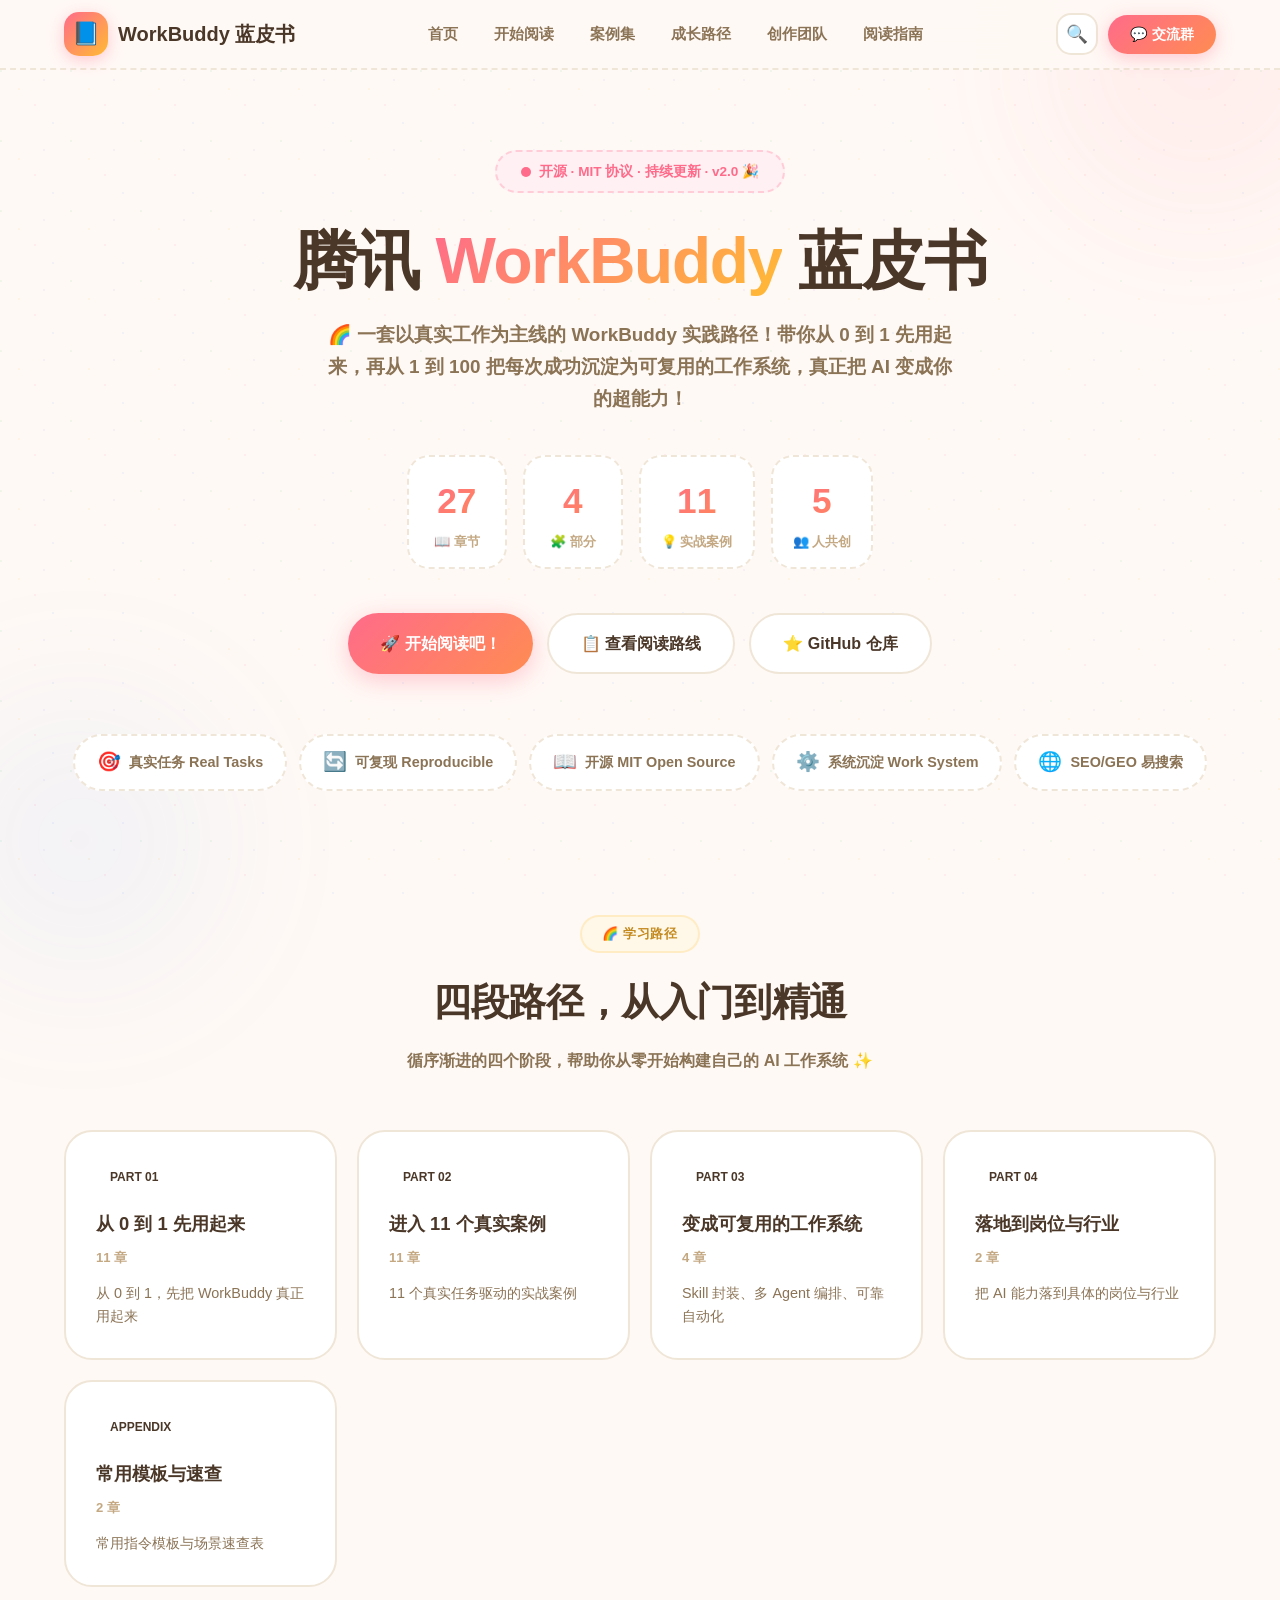
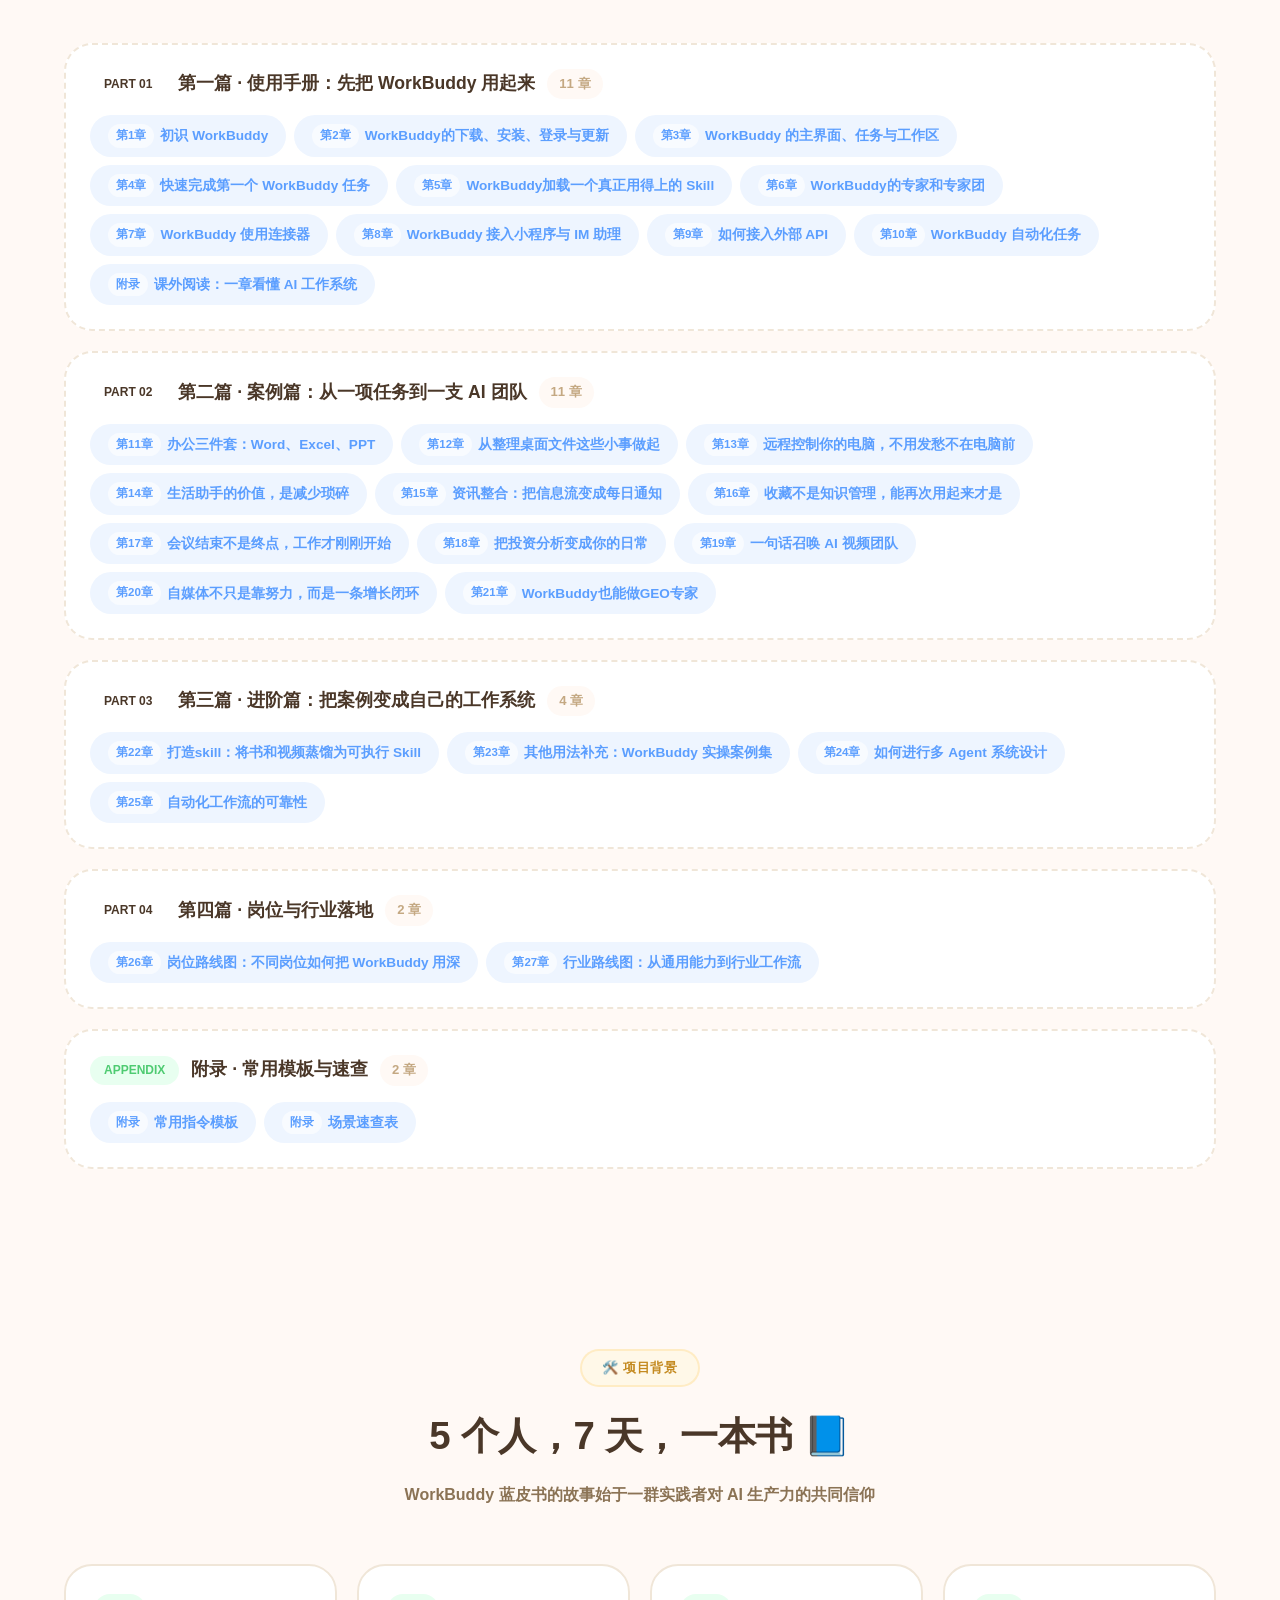
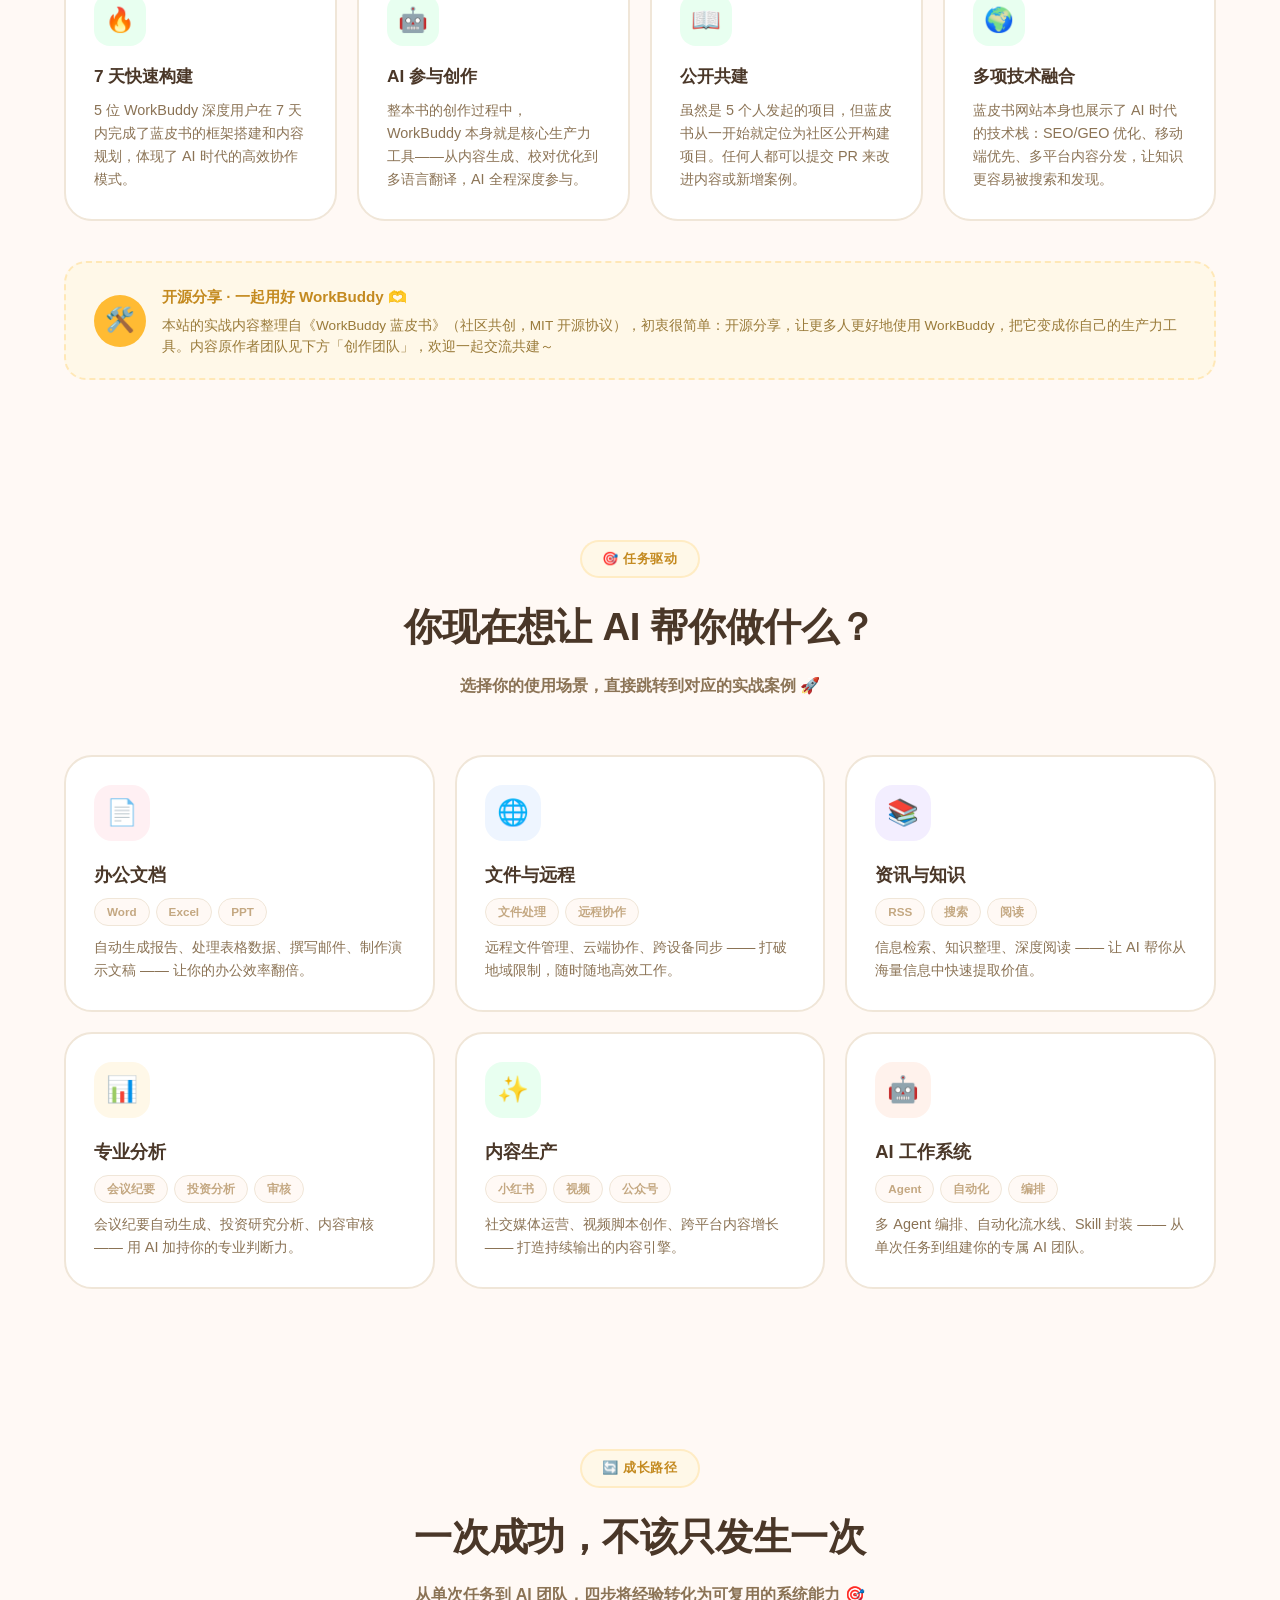
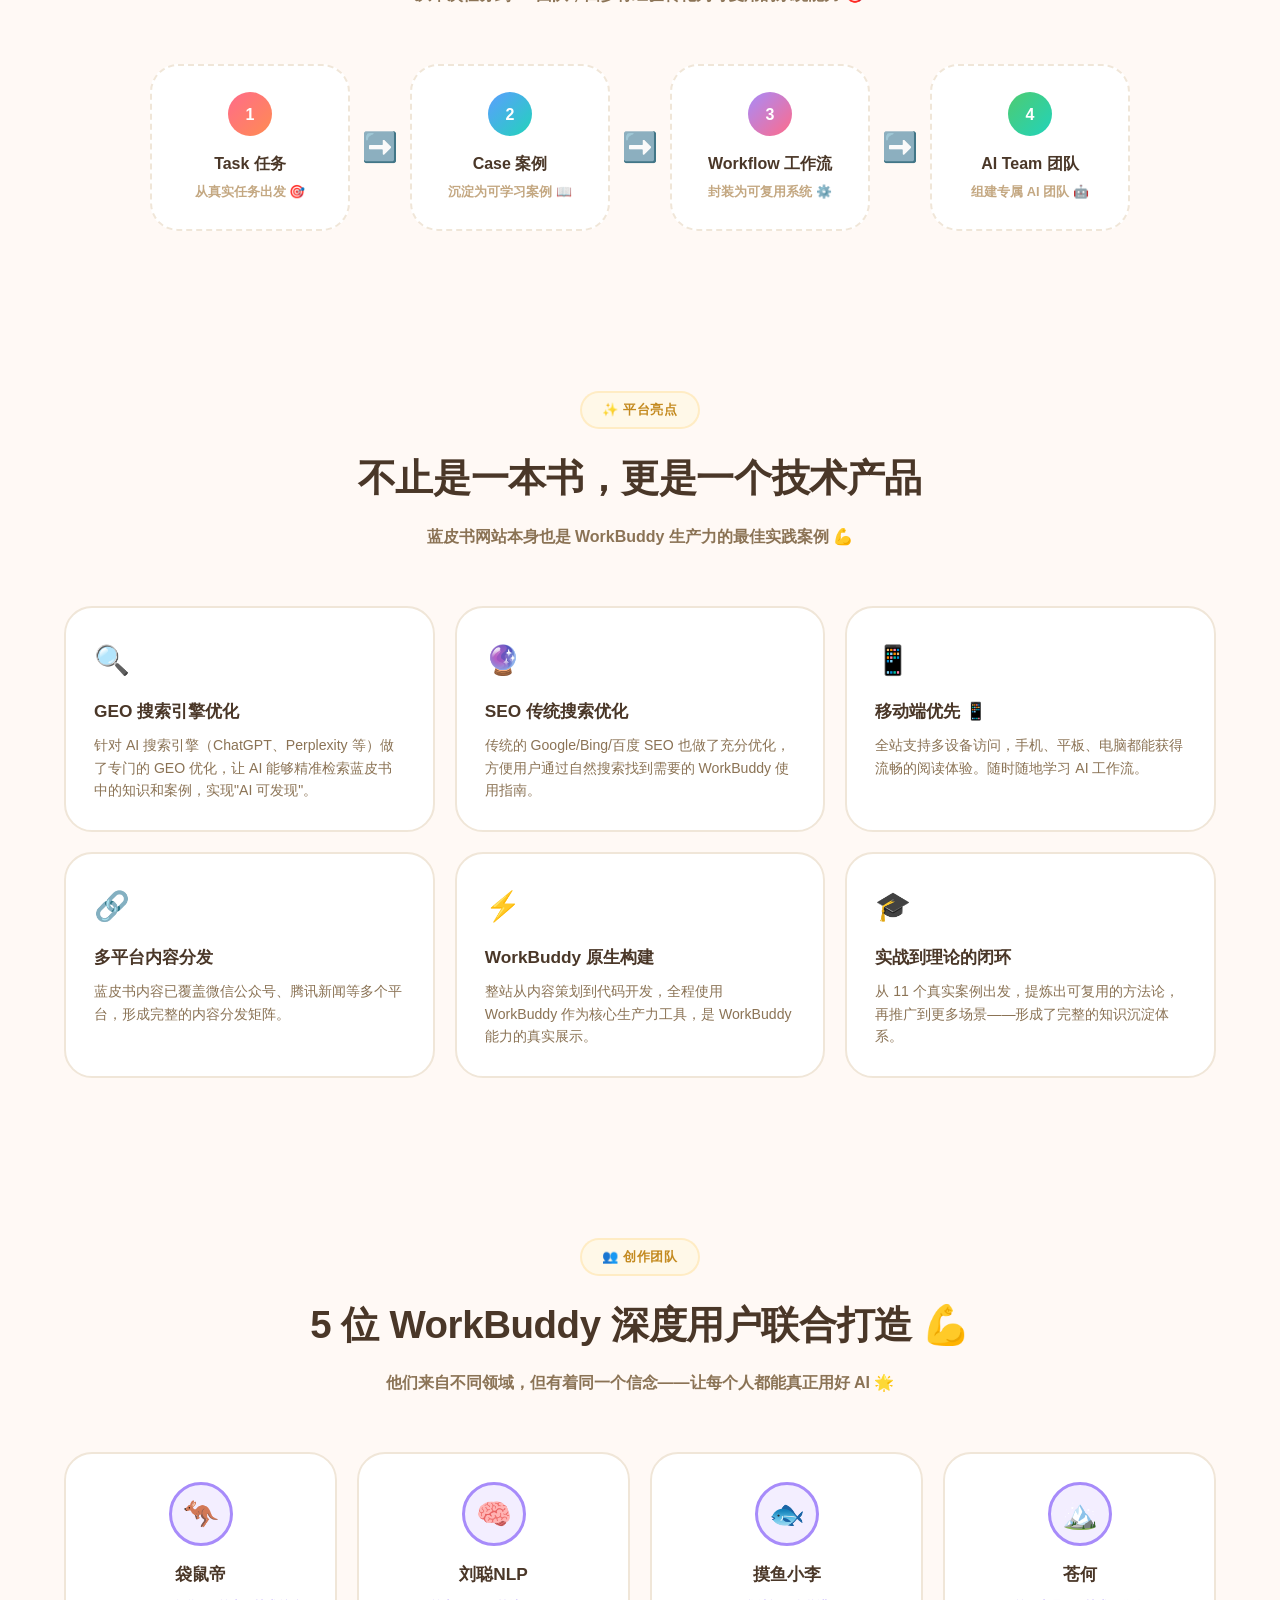
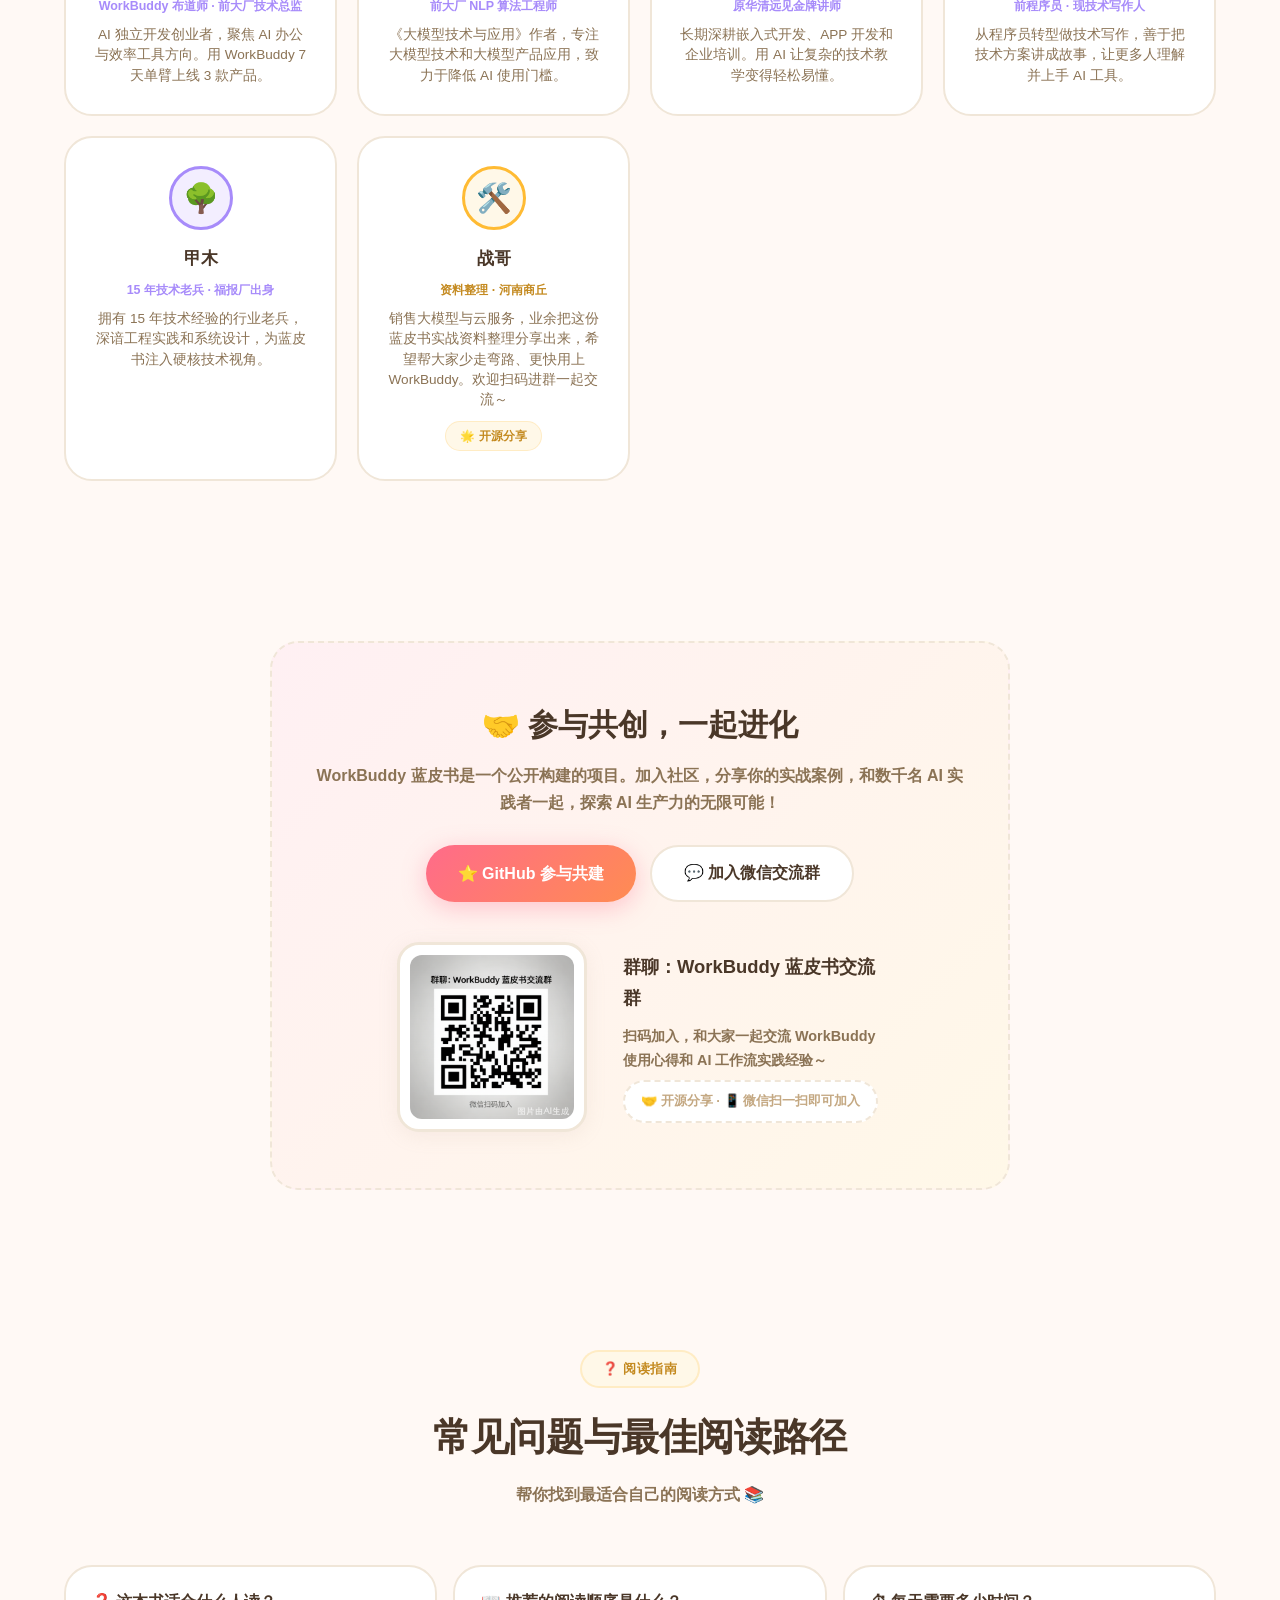
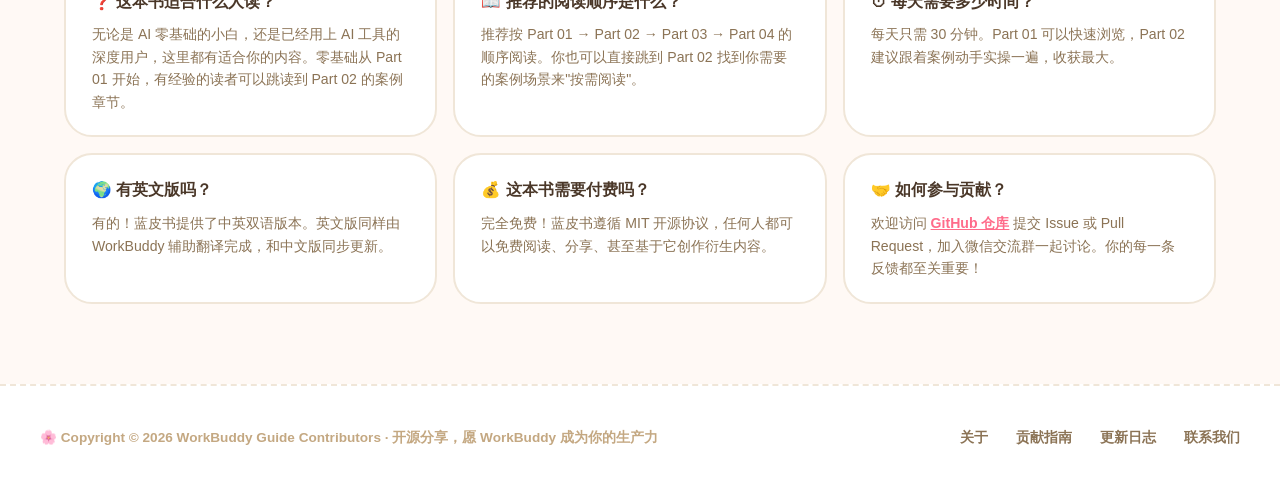
==== commit 1763fdfb: "同步 CodeBuddy 最新版：新增幼稚园糖果色UI主题" ====
--- a/index.html
+++ b/index.html
@@ -1,551 +1,680 @@
 <!DOCTYPE html>
-<html lang="zh-CN" data-theme="dark">
+<html lang="zh-CN">
 <head>
 <meta charset="UTF-8">
 <meta name="viewport" content="width=device-width, initial-scale=1.0">
-<title>WorkBuddy 蓝皮书 - AI 实战指南</title>
+<title>WorkBuddy 蓝皮书 🌈 AI 实战指南</title>
 <link rel="icon" href="data:image/svg+xml,<svg xmlns='http://www.w3.org/2000/svg' viewBox='0 0 100 100'><text y='.9em' font-size='90'>📘</text></svg>">
 <style>
-  /* ===== CSS Variables & Theme ===== */
+  /* ===== 🌈 幼稚园糖果色主题 ===== */
   :root {
-    --bg-primary: #0a0a0f;
-    --bg-secondary: #111118;
-    --bg-card: #16161f;
-    --bg-card-hover: #1e1e2a;
-    --bg-nav: rgba(10, 10, 15, 0.85);
-    --text-primary: #e8e8ed;
-    --text-secondary: #a0a0b0;
-    --text-muted: #666680;
-    --border: #252530;
-    --accent: #6c5ce7;
-    --accent-light: #a29bfe;
-    --accent-glow: rgba(108, 92, 231, 0.25);
-    --gradient-1: linear-gradient(135deg, #6c5ce7, #a29bfe);
-    --gradient-2: linear-gradient(135deg, #00cec9, #0984e3);
-    --gradient-3: linear-gradient(135deg, #fd79a8, #e84393);
-    --gradient-4: linear-gradient(135deg, #fdcb6e, #e17055);
-    --success: #00b894;
-    --warning: #fdcb6e;
-    --danger: #ff7675;
-    --shadow: 0 4px 24px rgba(0, 0, 0, 0.4);
-    --shadow-glow: 0 0 40px rgba(108, 92, 231, 0.15);
-    --radius: 14px;
-    --radius-sm: 8px;
-    --transition: 0.3s cubic-bezier(0.4, 0, 0.2, 1);
-  }
-
-  [data-theme="light"] {
-    --bg-primary: #f8f9fc;
-    --bg-secondary: #ffffff;
-    --bg-card: #ffffff;
-    --bg-card-hover: #f0f2f8;
-    --bg-nav: rgba(248, 249, 252, 0.9);
-    --text-primary: #1a1a2e;
-    --text-secondary: #555770;
-    --text-muted: #9a9ab0;
-    --border: #e2e4ed;
-    --shadow: 0 4px 24px rgba(0, 0, 0, 0.08);
-    --shadow-glow: 0 0 40px rgba(108, 92, 231, 0.08);
-  }
-
-  /* ===== Reset & Base ===== */
+    --pink: #FF6B8A;       --pink-light: #FFF0F3;    --pink-bg: #FFF5F7;
+    --blue: #5B9EFF;       --blue-light: #EEF5FF;    --blue-bg: #F5F9FF;
+    --green: #4ECB71;      --green-light: #E8FFF0;   --green-bg: #F0FFF5;
+    --yellow: #FFBB33;     --yellow-light: #FFF8E8;  --yellow-bg: #FFFCF5;
+    --purple: #A78BFA;     --purple-light: #F3EEFF;  --purple-bg: #FAF8FF;
+    --orange: #FF8C52;     --orange-light: #FFF2EC;
+    --teal: #22D3BB;       --teal-light: #EDFFFB;
+    --bg: #FFF9F5;
+    --bg-card: #FFFFFF;
+    --bg-nav: rgba(255, 249, 245, 0.92);
+    --text: #4A3728;
+    --text-secondary: #8B7355;
+    --text-muted: #C4A882;
+    --border: #F0E6D8;
+    --shadow-sm: 0 4px 20px rgba(180, 160, 140, 0.12);
+    --shadow-md: 0 8px 36px rgba(180, 160, 140, 0.18);
+    --radius-lg: 28px;
+    --radius-md: 22px;
+    --radius-sm: 16px;
+    --bounce: cubic-bezier(0.34, 1.56, 0.64, 1);
+    --transition: 0.3s var(--bounce);
+  }
+
   *, *::before, *::after { margin: 0; padding: 0; box-sizing: border-box; }
-
   html { scroll-behavior: smooth; font-size: 16px; }
 
   body {
-    font-family: -apple-system, BlinkMacSystemFont, 'Segoe UI', 'PingFang SC', 'Hiragino Sans GB', 'Microsoft YaHei', sans-serif;
-    background: var(--bg-primary);
-    color: var(--text-primary);
+    font-family: -apple-system, 'PingFang SC', 'Microsoft YaHei', 'Comic Sans MS', cursive, sans-serif;
+    background: var(--bg);
+    color: var(--text);
     line-height: 1.7;
     overflow-x: hidden;
-    transition: background var(--transition), color var(--transition);
   }
 
   .container { max-width: 1200px; margin: 0 auto; padding: 0 24px; }
 
-  /* ===== Animated Background ===== */
+  /* ===== 🎨 糖果斑点背景 ===== */
   .bg-grid {
-    position: fixed; top: 0; left: 0; width: 100%; height: 100%; z-index: 0; pointer-events: none;
+    position: fixed; inset: 0; z-index: 0; pointer-events: none;
     background-image:
-      linear-gradient(var(--border) 1px, transparent 1px),
-      linear-gradient(90deg, var(--border) 1px, transparent 1px);
-    background-size: 60px 60px;
-    opacity: 0.3;
-    mask-image: radial-gradient(ellipse 70% 70% at 50% 0%, black 40%, transparent 70%);
-  }
-
+      radial-gradient(circle, #FF6B8A15 1.5px, transparent 1.5px),
+      radial-gradient(circle, #5B9EFF15 1.5px, transparent 1.5px),
+      radial-gradient(circle, #4ECB7115 1.5px, transparent 1.5px),
+      radial-gradient(circle, #FFBB3315 1.5px, transparent 1.5px),
+      radial-gradient(circle, #A78BFA15 1.5px, transparent 1.5px);
+    background-size: 70px 70px;
+    background-position: 0 0, 18px 18px, 36px 36px, 54px 54px, 9px 45px;
+  }
   .bg-orb {
-    position: fixed; border-radius: 50%; filter: blur(120px); z-index: 0; pointer-events: none;
+    position: fixed; border-radius: 50%; filter: blur(80px); z-index: 0; pointer-events: none;
   }
   .bg-orb.orb-1 {
-    width: 500px; height: 500px; top: -150px; right: -100px;
-    background: var(--accent); opacity: 0.08; animation: orbFloat 8s ease-in-out infinite;
+    width: 320px; height: 320px; top: -100px; right: -80px;
+    background: #FF6B8A; opacity: 0.08;
+    animation: orbFloat 8s ease-in-out infinite;
   }
   .bg-orb.orb-2 {
-    width: 400px; height: 400px; bottom: -100px; left: -100px;
-    background: #00cec9; opacity: 0.06; animation: orbFloat 10s ease-in-out infinite reverse;
+    width: 280px; height: 280px; bottom: -80px; left: -60px;
+    background: #5B9EFF; opacity: 0.08;
+    animation: orbFloat 9s ease-in-out 2s infinite reverse;
   }
   @keyframes orbFloat {
     0%, 100% { transform: translate(0, 0) scale(1); }
-    50% { transform: translate(30px, -20px) scale(1.08); }
-  }
-
-  /* ===== Navigation ===== */
+    50% { transform: translate(25px, -18px) scale(1.12); }
+  }
+
+  /* ===== 🧸 导航栏 ===== */
   .nav {
     position: fixed; top: 0; left: 0; right: 0; z-index: 100;
-    background: var(--bg-nav); backdrop-filter: blur(20px) saturate(180%);
-    border-bottom: 1px solid var(--border);
-    transition: background var(--transition), border var(--transition);
+    background: var(--bg-nav); backdrop-filter: blur(20px);
+    border-bottom: 2px dashed var(--border);
   }
   .nav-inner {
     display: flex; align-items: center; justify-content: space-between;
-    height: 64px; max-width: 1200px; margin: 0 auto; padding: 0 24px;
+    height: 68px; max-width: 1200px; margin: 0 auto; padding: 0 24px;
   }
   .nav-logo {
-    display: flex; align-items: center; gap: 10px; font-size: 1.25rem; font-weight: 700;
-    text-decoration: none; color: var(--text-primary);
+    display: flex; align-items: center; gap: 10px; font-size: 1.25rem; font-weight: 900;
+    text-decoration: none; color: var(--text);
   }
   .nav-logo .logo-icon {
-    width: 36px; height: 36px; border-radius: 10px; background: var(--gradient-1);
-    display: flex; align-items: center; justify-content: center; font-size: 1.2rem;
+    width: 44px; height: 44px; border-radius: 15px;
+    background: linear-gradient(135deg, #FF6B8A, #FFBB33);
+    display: flex; align-items: center; justify-content: center; font-size: 1.4rem;
+    box-shadow: 0 4px 16px rgba(255, 107, 138, 0.35);
+    animation: logoBounce 2s ease-in-out infinite;
+  }
+  @keyframes logoBounce {
+    0%, 100% { transform: translateY(0); }
+    50% { transform: translateY(-5px); }
   }
   .nav-links { display: flex; align-items: center; gap: 4px; list-style: none; }
   .nav-links a {
-    text-decoration: none; color: var(--text-secondary); padding: 8px 16px;
-    border-radius: var(--radius-sm); font-size: 0.9rem; font-weight: 500;
+    text-decoration: none; color: var(--text-secondary); padding: 9px 16px;
+    border-radius: 30px; font-size: 0.92rem; font-weight: 700;
     transition: all var(--transition);
   }
-  .nav-links a:hover { color: var(--text-primary); background: var(--bg-card-hover); }
-  .nav-actions { display: flex; align-items: center; gap: 12px; }
-  .btn-theme {
-    width: 40px; height: 40px; border-radius: 50%; border: 1px solid var(--border);
-    background: var(--bg-card); cursor: pointer; display: flex; align-items: center;
-    justify-content: center; font-size: 1.1rem; color: var(--text-secondary);
+  .nav-links a:hover {
+    color: var(--pink); background: var(--pink-light);
+    transform: scale(1.06);
+  }
+  .nav-actions { display: flex; align-items: center; gap: 10px; }
+  .btn-theme, .btn-search {
+    width: 42px; height: 42px; border-radius: 15px;
+    border: 2.5px solid var(--border); background: var(--bg-card);
+    cursor: pointer; font-size: 1.1rem; color: var(--text-secondary);
+    transition: all var(--transition); display: flex; align-items: center; justify-content: center;
+  }
+  .btn-theme:hover, .btn-search:hover {
+    border-color: var(--blue); color: var(--blue);
+    transform: scale(1.12);
+    box-shadow: 0 4px 16px rgba(91, 158, 255, 0.2);
+  }
+  .btn-community {
+    padding: 10px 22px; border-radius: 30px;
+    background: linear-gradient(135deg, #FF6B8A, #FF8C52);
+    color: #fff; font-size: 0.88rem; font-weight: 800;
+    border: none; cursor: pointer; font-family: inherit;
     transition: all var(--transition);
-  }
-  .btn-theme:hover { border-color: var(--accent); color: var(--accent); }
-  .btn-search {
-    width: 40px; height: 40px; border-radius: 50%; border: 1px solid var(--border);
-    background: var(--bg-card); cursor: pointer; display: flex; align-items: center;
-    justify-content: center; font-size: 1rem; color: var(--text-secondary);
-    transition: all var(--transition);
-  }
-  .btn-search:hover { border-color: var(--accent); color: var(--accent); }
-  .btn-community {
-    padding: 8px 18px; border-radius: 20px; background: var(--gradient-1);
-    color: #fff; text-decoration: none; font-size: 0.85rem; font-weight: 600;
-    transition: all var(--transition); border: none; cursor: pointer;
-    display: flex; align-items: center; gap: 6px; font-family: inherit;
-  }
-  .btn-community:hover { transform: translateY(-1px); box-shadow: var(--shadow-glow); }
-
-  /* Mobile nav toggle */
+    box-shadow: 0 4px 18px rgba(255, 107, 138, 0.35);
+  }
+  .btn-community:hover {
+    transform: scale(1.08);
+    box-shadow: 0 8px 28px rgba(255, 107, 138, 0.45);
+  }
   .mobile-toggle {
     display: none; background: none; border: none; cursor: pointer;
-    flex-direction: column; gap: 5px; padding: 4px;
+    flex-direction: column; gap: 5px; padding: 10px;
+    border-radius: 14px; background: var(--bg-card); border: 2px solid var(--border);
   }
   .mobile-toggle span {
-    width: 24px; height: 2px; background: var(--text-primary); border-radius: 2px;
+    width: 22px; height: 3px; background: var(--text); border-radius: 3px;
     transition: var(--transition);
   }
 
-  /* ===== Hero Section ===== */
+  /* ===== 🎪 Hero ===== */
   .hero {
-    position: relative; z-index: 1; padding: 160px 0 80px; text-align: center;
+    position: relative; z-index: 1; padding: 150px 0 60px; text-align: center;
   }
   .hero-badge {
-    display: inline-flex; align-items: center; gap: 8px; padding: 6px 16px;
-    border-radius: 20px; background: var(--bg-card); border: 1px solid var(--border);
-    font-size: 0.8rem; color: var(--text-secondary); margin-bottom: 32px;
+    display: inline-flex; align-items: center; gap: 8px; padding: 8px 24px;
+    border-radius: 30px; background: var(--pink-light);
+    border: 2px dashed #FF6B8A44;
+    font-size: 0.85rem; color: var(--pink); font-weight: 800;
+    margin-bottom: 32px;
   }
   .hero-badge .dot {
-    width: 8px; height: 8px; border-radius: 50%; background: var(--success);
-    box-shadow: 0 0 8px var(--success);
+    width: 10px; height: 10px; border-radius: 50%; background: var(--pink);
     animation: pulse 2s ease-in-out infinite;
   }
   @keyframes pulse {
-    0%, 100% { opacity: 1; }
-    50% { opacity: 0.4; }
+    0%, 100% { transform: scale(1); opacity: 1; }
+    50% { transform: scale(1.5); opacity: 0.4; }
   }
   .hero h1 {
-    font-size: clamp(2.4rem, 5vw, 3.8rem); font-weight: 800; line-height: 1.2;
+    font-size: clamp(2.5rem, 5vw, 4rem); font-weight: 900; line-height: 1.15;
     letter-spacing: -0.02em; margin-bottom: 20px;
   }
   .hero h1 .gradient-text {
-    background: var(--gradient-1);
+    background: linear-gradient(135deg, #FF6B8A, #FFBB33, #4ECB71, #5B9EFF, #A78BFA);
     -webkit-background-clip: text; -webkit-text-fill-color: transparent;
     background-clip: text;
+    background-size: 400% 400%;
+    animation: rainbow 5s ease-in-out infinite;
+  }
+  @keyframes rainbow {
+    0%, 100% { background-position: 0% 50%; }
+    50% { background-position: 100% 50%; }
   }
   .hero p {
-    font-size: clamp(1rem, 2vw, 1.2rem); color: var(--text-secondary);
-    max-width: 640px; margin: 0 auto 36px;
+    font-size: clamp(1rem, 2vw, 1.18rem); color: var(--text-secondary);
+    max-width: 640px; margin: 0 auto 40px; font-weight: 600;
   }
   .hero-stats {
-    display: flex; justify-content: center; gap: 48px; margin-bottom: 40px;
+    display: flex; justify-content: center; gap: 16px; margin-bottom: 44px;
     flex-wrap: wrap;
   }
-  .hero-stats .stat { text-align: center; }
+  .hero-stats .stat {
+    text-align: center; padding: 14px 20px; min-width: 100px;
+    border-radius: var(--radius-md); border: 2.5px dashed var(--border);
+    background: var(--bg-card);
+    transition: all var(--transition);
+  }
+  .hero-stats .stat:hover {
+    transform: translateY(-6px) rotate(-2deg);
+    box-shadow: var(--shadow-md);
+    border-style: solid;
+  }
+  .hero-stats .stat:nth-child(1):hover { border-color: var(--pink); background: var(--pink-light); }
+  .hero-stats .stat:nth-child(2):hover { border-color: var(--blue); background: var(--blue-light); }
+  .hero-stats .stat:nth-child(3):hover { border-color: var(--green); background: var(--green-light); }
+  .hero-stats .stat:nth-child(4):hover { border-color: var(--yellow); background: var(--yellow-light); }
   .hero-stats .stat .num {
-    font-size: 2rem; font-weight: 800; background: var(--gradient-1);
+    font-size: 2.2rem; font-weight: 900;
+    background: linear-gradient(135deg, var(--pink), var(--orange));
     -webkit-background-clip: text; -webkit-text-fill-color: transparent;
     background-clip: text;
   }
-  .hero-stats .stat .label { font-size: 0.85rem; color: var(--text-muted); }
-  .hero-buttons { display: flex; justify-content: center; gap: 16px; flex-wrap: wrap; }
+  .hero-stats .stat .label { font-size: 0.82rem; font-weight: 700; color: var(--text-muted); }
+  .hero-buttons { display: flex; justify-content: center; gap: 14px; flex-wrap: wrap; }
   .btn {
-    display: inline-flex; align-items: center; gap: 8px; padding: 14px 32px;
-    border-radius: 30px; font-size: 1rem; font-weight: 600; text-decoration: none;
+    display: inline-flex; align-items: center; gap: 8px; padding: 15px 32px;
+    border-radius: 40px; font-size: 1rem; font-weight: 800; text-decoration: none;
     border: none; cursor: pointer; transition: all var(--transition);
+    font-family: inherit;
   }
   .btn-primary {
-    background: var(--gradient-1); color: #fff;
-    box-shadow: 0 4px 20px var(--accent-glow);
-  }
-  .btn-primary:hover { transform: translateY(-2px); box-shadow: 0 8px 30px var(--accent-glow); }
+    background: linear-gradient(135deg, #FF6B8A, #FF8C52);
+    color: #fff;
+    box-shadow: 0 6px 24px rgba(255, 107, 138, 0.35);
+  }
+  .btn-primary:hover {
+    transform: translateY(-4px) scale(1.04);
+    box-shadow: 0 12px 36px rgba(255, 107, 138, 0.45);
+  }
   .btn-outline {
-    background: transparent; color: var(--text-primary); border: 1.5px solid var(--border);
-  }
-  .btn-outline:hover { border-color: var(--accent); color: var(--accent); }
-
-  /* ===== Feature Tags ===== */
+    background: var(--bg-card); color: var(--text);
+    border: 2.5px solid var(--border); font-weight: 700;
+  }
+  .btn-outline:hover {
+    border-color: var(--blue); color: var(--blue);
+    transform: translateY(-4px) scale(1.04);
+    box-shadow: var(--shadow-sm);
+  }
+
+  /* ===== 🏷 特性标签 ===== */
   .features-bar {
-    position: relative; z-index: 1; display: flex; justify-content: center; gap: 16px;
-    flex-wrap: wrap; padding: 0 24px 40px;
+    position: relative; z-index: 1; display: flex; justify-content: center; gap: 12px;
+    flex-wrap: wrap; padding: 0 24px 44px;
   }
   .feature-tag {
-    display: flex; align-items: center; gap: 8px; padding: 10px 20px;
-    border-radius: 12px; background: var(--bg-card); border: 1px solid var(--border);
-    font-size: 0.85rem; color: var(--text-secondary); transition: all var(--transition);
-  }
-  .feature-tag:hover { border-color: var(--accent); transform: translateY(-2px); }
-  .feature-tag .tag-icon { font-size: 1.1rem; }
-
-  /* ===== Section Common ===== */
+    display: flex; align-items: center; gap: 8px; padding: 10px 22px;
+    border-radius: 30px; background: var(--bg-card); border: 2.5px dashed var(--border);
+    font-size: 0.9rem; font-weight: 700; color: var(--text-secondary);
+    transition: all var(--transition);
+  }
+  .feature-tag:hover {
+    border-style: solid; border-color: var(--blue);
+    transform: translateY(-4px) rotate(-1deg);
+    box-shadow: var(--shadow-sm);
+  }
+  .feature-tag .tag-icon { font-size: 1.2rem; }
+
+  /* ===== 📚 区域通用 ===== */
   section { position: relative; z-index: 1; padding: 80px 0; }
   .section-header { text-align: center; margin-bottom: 56px; }
   .section-label {
-    display: inline-block; padding: 4px 14px; border-radius: 20px;
-    background: var(--accent-glow); color: var(--accent-light);
-    font-size: 0.8rem; font-weight: 600; text-transform: uppercase;
+    display: inline-block; padding: 6px 20px; border-radius: 30px;
+    background: var(--yellow-light); color: #C48A20;
+    font-size: 0.82rem; font-weight: 800; text-transform: uppercase;
     letter-spacing: 0.05em; margin-bottom: 16px;
+    border: 2px solid #FFBB3333;
   }
   .section-header h2 {
-    font-size: clamp(1.8rem, 3vw, 2.4rem); font-weight: 700;
+    font-size: clamp(1.8rem, 3vw, 2.5rem); font-weight: 900;
     margin-bottom: 12px; letter-spacing: -0.01em;
   }
-  .section-header p { color: var(--text-secondary); max-width: 560px; margin: 0 auto; }
-
-  /* ===== Learning Paths (4 Parts) ===== */
+  .section-header p { color: var(--text-secondary); max-width: 560px; margin: 0 auto; font-weight: 600; }
+
+  /* ===== 📖 学习路径卡片 ===== */
   .paths-grid {
     display: grid; grid-template-columns: repeat(auto-fit, minmax(270px, 1fr));
     gap: 20px;
   }
   .path-card {
-    background: var(--bg-card); border: 1px solid var(--border);
-    border-radius: var(--radius); padding: 28px; transition: all var(--transition);
-    position: relative; overflow: hidden;
+    display: block; text-decoration: none; color: inherit;
+    background: var(--bg-card); border: 2.5px solid var(--border);
+    border-radius: var(--radius-lg); padding: 30px;
+    transition: all var(--transition); position: relative; overflow: hidden;
   }
   .path-card::before {
-    content: ''; position: absolute; top: 0; left: 0; right: 0; height: 3px;
+    content: ''; position: absolute; top: 0; left: 0; right: 0; height: 5px;
+    transition: all var(--transition); border-radius: 5px 5px 0 0;
+  }
+  .path-card.part-1::before { background: linear-gradient(90deg, var(--pink), var(--orange)); }
+  .path-card.part-2::before { background: linear-gradient(90deg, var(--blue), var(--teal)); }
+  .path-card.part-3::before { background: linear-gradient(90deg, var(--purple), var(--pink)); }
+  .path-card.part-4::before { background: linear-gradient(90deg, var(--orange), var(--yellow)); }
+  .path-card:hover {
+    transform: translateY(-8px) rotate(-0.5deg);
+    box-shadow: var(--shadow-md);
+  }
+  .part-badge {
+    display: inline-block; padding: 5px 14px; border-radius: 30px;
+    font-size: 0.75rem; font-weight: 800; margin-bottom: 16px;
+  }
+  .part-1 .part-badge { background: var(--pink-light); color: var(--pink); }
+  .part-2 .part-badge { background: var(--blue-light); color: var(--blue); }
+  .part-3 .part-badge { background: var(--purple-light); color: var(--purple); }
+  .part-4 .part-badge { background: var(--orange-light); color: var(--orange); }
+  .path-card h3 { font-size: 1.15rem; font-weight: 800; margin-bottom: 8px; }
+  .path-card .chapter-range { color: var(--text-muted); font-size: 0.82rem; font-weight: 700; margin-bottom: 12px; }
+  .path-card p { color: var(--text-secondary); font-size: 0.9rem; line-height: 1.6; }
+
+  /* 章节目录 */
+  .catalog { margin-top: 56px; text-align: left; }
+  .catalog-part {
+    background: var(--bg-card); border: 2.5px dashed var(--border);
+    border-radius: var(--radius-lg); padding: 24px; margin-bottom: 20px;
     transition: all var(--transition);
   }
-  .path-card.part-1::before { background: var(--gradient-1); }
-  .path-card.part-2::before { background: var(--gradient-2); }
-  .path-card.part-3::before { background: var(--gradient-3); }
-  .path-card.part-4::before { background: var(--gradient-4); }
-  .path-card:hover {
-    transform: translateY(-4px); box-shadow: var(--shadow);
-    border-color: var(--accent);
-  }
-  .path-card .part-badge {
-    display: inline-block; padding: 4px 12px; border-radius: 6px;
-    font-size: 0.75rem; font-weight: 700; margin-bottom: 16px;
-  }
-  .part-1 .part-badge { background: var(--accent-glow); color: var(--accent-light); }
-  .part-2 .part-badge { background: rgba(0, 206, 201, 0.15); color: #00cec9; }
-  .part-3 .part-badge { background: rgba(253, 121, 168, 0.15); color: #fd79a8; }
-  .part-4 .part-badge { background: rgba(253, 203, 110, 0.15); color: #fdcb6e; }
-  .path-card h3 { font-size: 1.15rem; font-weight: 700; margin-bottom: 8px; }
-  .path-card .chapter-range { color: var(--text-muted); font-size: 0.8rem; margin-bottom: 12px; }
-  .path-card p { color: var(--text-secondary); font-size: 0.9rem; }
-
-  /* ===== About / Story ===== */
+  .catalog-part:hover { border-style: solid; border-color: var(--blue); }
+  .catalog-part-head {
+    display: flex; align-items: center; gap: 12px; margin-bottom: 16px; flex-wrap: wrap;
+  }
+  .cp-badge {
+    padding: 4px 14px; border-radius: 30px; font-size: 0.75rem; font-weight: 800;
+  }
+  .cp-badge.part-1 { background: var(--pink-light); color: var(--pink); }
+  .cp-badge.part-2 { background: var(--blue-light); color: var(--blue); }
+  .cp-badge.part-3 { background: var(--purple-light); color: var(--purple); }
+  .cp-badge.part-4 { background: var(--orange-light); color: var(--orange); }
+  .cp-badge.appendix { background: var(--green-light); color: var(--green); }
+  .catalog-part-head h3 { font-size: 1.1rem; font-weight: 800; }
+  .cp-count { color: var(--text-muted); font-size: 0.82rem; font-weight: 700;
+    background: var(--bg); padding: 4px 12px; border-radius: 20px; }
+  .chapter-chips { display: flex; flex-wrap: wrap; gap: 8px; }
+  .chapter-chip {
+    display: inline-flex; align-items: center; gap: 6px;
+    padding: 7px 16px; border-radius: 30px;
+    background: var(--blue-light); color: var(--blue);
+    text-decoration: none; font-size: 0.85rem; font-weight: 700;
+    transition: all var(--transition);
+    border: 2px solid transparent;
+  }
+  .chapter-chip:hover {
+    background: var(--blue); color: #fff;
+    transform: scale(1.04);
+  }
+  .chapter-chip .cnum {
+    font-size: 0.72rem; background: rgba(255,255,255,0.6);
+    padding: 2px 8px; border-radius: 12px; font-weight: 800;
+  }
+  .chapter-chip:hover .cnum { background: rgba(255,255,255,0.3); }
+
+  /* 搜索 */
+  .search-results { margin-top: 12px; max-height: 320px; overflow-y: auto; }
+  .search-result {
+    display: flex; align-items: center; gap: 10px;
+    padding: 10px 16px; text-decoration: none; color: var(--text);
+    border-radius: 12px; transition: all var(--transition);
+  }
+  .search-result:hover { background: var(--blue-light); }
+  .sr-part {
+    font-size: 0.72rem; font-weight: 800; padding: 2px 10px;
+    border-radius: 20px; background: var(--pink-light); color: var(--pink);
+    white-space: nowrap;
+  }
+  .sr-title { font-size: 0.9rem; font-weight: 600; }
+  .search-empty { padding: 16px; text-align: center; color: var(--text-muted); font-size: 0.9rem; font-weight: 600; }
+
+  /* ===== 📖 编辑人笔记 ===== */
+  .curator-note {
+    display: flex; align-items: center; gap: 16px; margin-top: 40px;
+    padding: 20px 28px; border-radius: var(--radius-md);
+    background: var(--yellow-light); border: 2px dashed #FFBB3344;
+  }
+  .curator-avatar {
+    width: 52px; height: 52px; border-radius: 50%; background: var(--yellow);
+    display: flex; align-items: center; justify-content: center;
+    font-size: 1.5rem; flex-shrink: 0;
+  }
+  .curator-note strong { color: #C48A20; font-size: 0.95rem; }
+  .curator-note p { color: #9A7B3A; font-size: 0.85rem; line-height: 1.6; margin-top: 4px; }
+
+  /* ===== 🎯 任务卡片 ===== */
+  .tasks-grid {
+    display: grid; grid-template-columns: repeat(auto-fit, minmax(290px, 1fr));
+    gap: 20px;
+  }
+  .task-card {
+    display: block; text-decoration: none; color: inherit;
+    background: var(--bg-card); border: 2.5px solid var(--border);
+    border-radius: var(--radius-lg); padding: 28px;
+    transition: all var(--transition); position: relative; overflow: hidden;
+  }
+  .task-card:hover {
+    transform: translateY(-8px) rotate(0.5deg);
+    box-shadow: var(--shadow-md);
+  }
+  .task-card .task-icon {
+    width: 56px; height: 56px; border-radius: 18px; display: flex;
+    align-items: center; justify-content: center; font-size: 1.6rem;
+    margin-bottom: 18px;
+  }
+  .task-card .task-icon.i1 { background: var(--pink-light); }
+  .task-card .task-icon.i2 { background: var(--blue-light); }
+  .task-card .task-icon.i3 { background: var(--purple-light); }
+  .task-card .task-icon.i4 { background: var(--yellow-light); }
+  .task-card .task-icon.i5 { background: var(--green-light); }
+  .task-card .task-icon.i6 { background: var(--orange-light); }
+  .task-card h3 { font-size: 1.15rem; font-weight: 800; margin-bottom: 8px; }
+  .task-card p { color: var(--text-secondary); font-size: 0.9rem; line-height: 1.6; }
+  .task-tags { display: flex; flex-wrap: wrap; gap: 6px; margin-bottom: 10px; }
+  .task-tags span {
+    padding: 3px 12px; border-radius: 20px; font-size: 0.73rem; font-weight: 700;
+    background: var(--bg); color: var(--text-muted);
+    border: 1.5px solid var(--border);
+  }
+  .task-card .arrow {
+    position: absolute; bottom: 24px; right: 24px; width: 36px; height: 36px;
+    border-radius: 50%; background: var(--blue-light); display: flex;
+    align-items: center; justify-content: center; opacity: 0; color: var(--blue);
+    font-weight: 800; font-size: 1.1rem;
+    transition: all var(--transition);
+  }
+  .task-card:hover .arrow { opacity: 1; }
+
+  /* ===== 📖 关于卡片 ===== */
   .about-grid {
-    display: grid; grid-template-columns: repeat(auto-fit, minmax(250px, 1fr));
+    display: grid; grid-template-columns: repeat(auto-fit, minmax(260px, 1fr));
     gap: 20px;
   }
   .about-card {
-    background: var(--bg-card); border: 1px solid var(--border);
-    border-radius: var(--radius); padding: 28px; transition: all var(--transition);
-  }
-  .about-card:hover { transform: translateY(-4px); box-shadow: var(--shadow); }
+    background: var(--bg-card); border: 2.5px solid var(--border);
+    border-radius: var(--radius-lg); padding: 28px;
+    transition: all var(--transition);
+  }
+  .about-card:hover {
+    transform: translateY(-6px);
+    box-shadow: var(--shadow-md);
+    border-color: var(--green);
+  }
   .about-card .about-icon {
-    width: 48px; height: 48px; border-radius: 12px;
+    width: 52px; height: 52px; border-radius: 16px;
     display: flex; align-items: center; justify-content: center;
-    font-size: 1.4rem; margin-bottom: 14px;
-    background: var(--accent-glow);
-  }
-  .about-card h3 { font-size: 1.05rem; font-weight: 700; margin-bottom: 8px; }
+    font-size: 1.5rem; margin-bottom: 16px;
+    background: var(--green-light);
+  }
+  .about-card h3 { font-size: 1.08rem; font-weight: 800; margin-bottom: 8px; }
   .about-card p { color: var(--text-secondary); font-size: 0.9rem; line-height: 1.6; }
 
-  /* ===== Task Cards Grid ===== */
-  .tasks-grid {
-    display: grid; grid-template-columns: repeat(auto-fit, minmax(280px, 1fr));
-    gap: 20px;
-  }
-  .task-card {
-    background: var(--bg-card); border: 1px solid var(--border);
-    border-radius: var(--radius); padding: 28px; cursor: pointer;
-    transition: all var(--transition); position: relative; overflow: hidden;
-  }
-  .task-card:hover {
-    transform: translateY(-4px); box-shadow: var(--shadow);
-    border-color: var(--accent);
-  }
-  .task-card .task-icon {
-    width: 52px; height: 52px; border-radius: 14px; display: flex;
-    align-items: center; justify-content: center; font-size: 1.5rem;
-    margin-bottom: 18px;
-  }
-  .task-card .task-icon.i1 { background: var(--accent-glow); }
-  .task-card .task-icon.i2 { background: rgba(0, 206, 201, 0.15); }
-  .task-card .task-icon.i3 { background: rgba(253, 121, 168, 0.15); }
-  .task-card .task-icon.i4 { background: rgba(253, 203, 110, 0.15); }
-  .task-card .task-icon.i5 { background: rgba(116, 185, 255, 0.15); }
-  .task-card .task-icon.i6 { background: rgba(162, 155, 254, 0.15); }
-  .task-card h3 { font-size: 1.1rem; font-weight: 700; margin-bottom: 8px; }
-  .task-card p { color: var(--text-secondary); font-size: 0.9rem; line-height: 1.6; }
-  .task-card .task-tags {
-    display: flex; flex-wrap: wrap; gap: 6px; margin-bottom: 10px;
-  }
-  .task-card .task-tags span {
-    padding: 2px 10px; border-radius: 12px; font-size: 0.72rem;
-    background: var(--bg-secondary); color: var(--text-muted);
-    border: 1px solid var(--border);
-  }
-  .task-card .arrow {
-    position: absolute; bottom: 24px; right: 24px; width: 32px; height: 32px;
-    border-radius: 50%; background: var(--bg-card-hover); display: flex;
-    align-items: center; justify-content: center; opacity: 0;
-    transition: all var(--transition);
-  }
-  .task-card:hover .arrow { opacity: 1; }
-
-  /* ===== Pipeline Section ===== */
+  /* ===== 🔄 流程步骤 ===== */
   .pipeline {
     display: flex; align-items: center; justify-content: center; flex-wrap: wrap;
-    gap: 16px; margin-top: 8px;
+    gap: 12px; margin-top: 8px;
   }
   .pipeline-step {
-    text-align: center; padding: 24px 20px; border-radius: var(--radius);
-    background: var(--bg-card); border: 1px solid var(--border);
-    min-width: 160px; flex: 1; max-width: 200px; transition: all var(--transition);
+    text-align: center; padding: 26px 20px; border-radius: var(--radius-lg);
+    background: var(--bg-card); border: 2.5px dashed var(--border);
+    min-width: 160px; flex: 1; max-width: 200px;
+    transition: all var(--transition);
   }
   .pipeline-step:hover {
-    transform: translateY(-4px); box-shadow: var(--shadow);
+    transform: translateY(-6px) rotate(1deg);
+    box-shadow: var(--shadow-md); border-style: solid;
   }
   .pipeline-step .step-num {
-    width: 40px; height: 40px; margin: 0 auto 12px; border-radius: 50%;
-    background: var(--gradient-1); display: flex; align-items: center;
-    justify-content: center; font-weight: 800; color: #fff; font-size: 0.9rem;
-  }
-  .pipeline-step .step-num.s2 { background: var(--gradient-2); }
-  .pipeline-step .step-num.s3 { background: var(--gradient-3); }
-  .pipeline-step .step-num.s4 { background: var(--gradient-4); }
+    width: 44px; height: 44px; margin: 0 auto 14px; border-radius: 50%;
+    display: flex; align-items: center; justify-content: center;
+    font-weight: 900; color: #fff; font-size: 1rem;
+  }
+  .pipeline-step:nth-child(1) .step-num { background: linear-gradient(135deg, var(--pink), var(--orange)); }
+  .pipeline-step:nth-child(3) .step-num { background: linear-gradient(135deg, var(--blue), var(--teal)); }
+  .pipeline-step:nth-child(5) .step-num { background: linear-gradient(135deg, var(--purple), var(--pink)); }
+  .pipeline-step:nth-child(7) .step-num { background: linear-gradient(135deg, var(--green), var(--teal)); }
   .pipeline-arrow {
-    font-size: 1.5rem; color: var(--text-muted); flex-shrink: 0;
-  }
-  .pipeline-step .step-title { font-weight: 700; font-size: 0.95rem; margin-bottom: 4px; }
-  .pipeline-step .step-desc { color: var(--text-muted); font-size: 0.8rem; }
-
-  /* ===== Features Grid ===== */
+    font-size: 1.8rem; color: var(--text-muted); flex-shrink: 0;
+    animation: arrowPulse 1.5s ease-in-out infinite;
+  }
+  @keyframes arrowPulse {
+    0%, 100% { opacity: 0.3; transform: scale(1); }
+    50% { opacity: 1; transform: scale(1.2); }
+  }
+  .pipeline-step .step-title { font-weight: 800; font-size: 1rem; margin-bottom: 4px; }
+  .pipeline-step .step-desc { color: var(--text-muted); font-size: 0.8rem; font-weight: 600; }
+
+  /* ===== ✨ 功能亮点 ===== */
   .features-grid {
-    display: grid; grid-template-columns: repeat(auto-fit, minmax(280px, 1fr));
+    display: grid; grid-template-columns: repeat(auto-fit, minmax(290px, 1fr));
     gap: 20px;
   }
   .feature-card {
-    background: var(--bg-card); border: 1px solid var(--border);
-    border-radius: var(--radius); padding: 28px; transition: all var(--transition);
-    display: flex; flex-direction: column; gap: 8px;
+    background: var(--bg-card); border: 2.5px solid var(--border);
+    border-radius: var(--radius-lg); padding: 28px;
+    transition: all var(--transition); display: flex; flex-direction: column; gap: 8px;
   }
   .feature-card:hover {
-    transform: translateY(-4px); box-shadow: var(--shadow);
-    border-color: var(--accent);
-  }
-  .feature-card .feature-icon {
-    font-size: 1.6rem; margin-bottom: 4px;
-  }
-  .feature-card h3 { font-size: 1.05rem; font-weight: 700; }
+    transform: translateY(-6px);
+    box-shadow: var(--shadow-md);
+    border-color: var(--purple);
+  }
+  .feature-card .feature-icon { font-size: 1.8rem; margin-bottom: 4px; }
+  .feature-card h3 { font-size: 1.08rem; font-weight: 800; }
   .feature-card p { color: var(--text-secondary); font-size: 0.88rem; line-height: 1.6; }
 
-  /* ===== Team Section ===== */
+  /* ===== 👥 团队卡片 ===== */
   .team-grid {
-    display: grid; grid-template-columns: repeat(auto-fit, minmax(220px, 1fr));
+    display: grid; grid-template-columns: repeat(auto-fit, minmax(230px, 1fr));
     gap: 20px;
   }
   .team-card {
-    background: var(--bg-card); border: 1px solid var(--border);
-    border-radius: var(--radius); padding: 28px; text-align: center;
-    transition: all var(--transition);
-  }
-  .team-card:hover { transform: translateY(-4px); box-shadow: var(--shadow); }
+    background: var(--bg-card); border: 2.5px solid var(--border);
+    border-radius: var(--radius-lg); padding: 28px; text-align: center;
+    transition: all var(--transition); position: relative;
+  }
+  .team-card:hover {
+    transform: translateY(-8px) rotate(-1deg);
+    box-shadow: var(--shadow-md);
+  }
   .team-card .team-avatar {
-    width: 60px; height: 60px; margin: 0 auto 14px; border-radius: 50%;
-    background: var(--bg-secondary); border: 2px solid var(--border);
-    display: flex; align-items: center; justify-content: center; font-size: 1.6rem;
-  }
-  .team-card .team-name { font-size: 1.05rem; font-weight: 700; margin-bottom: 6px; }
+    width: 64px; height: 64px; margin: 0 auto 14px; border-radius: 50%;
+    background: var(--purple-light); border: 3px solid var(--purple);
+    display: flex; align-items: center; justify-content: center; font-size: 1.8rem;
+  }
+  .team-card:hover .team-avatar { animation: wiggle 0.5s ease-in-out; }
+  @keyframes wiggle {
+    0%, 100% { transform: rotate(0); }
+    25% { transform: rotate(-8deg); }
+    75% { transform: rotate(8deg); }
+  }
+  .team-card .team-name { font-size: 1.08rem; font-weight: 800; margin-bottom: 6px; }
   .team-card .team-title {
-    font-size: 0.78rem; color: var(--accent-light); margin-bottom: 8px;
-    font-weight: 500;
+    font-size: 0.78rem; color: var(--purple); margin-bottom: 8px; font-weight: 700;
   }
   .team-card .team-desc {
     color: var(--text-secondary); font-size: 0.85rem; line-height: 1.5;
   }
-
-  /* ===== FAQ / Reading Guide ===== */
+  .team-card.curator .team-avatar { background: var(--yellow-light); border-color: var(--yellow); }
+  .team-card.curator .team-title { color: #C48A20; }
+  .curator-tag {
+    display: inline-block; margin-top: 10px; padding: 4px 14px;
+    border-radius: 20px; font-size: 0.73rem; font-weight: 800;
+    background: var(--yellow-light); color: #C48A20;
+    border: 1.5px solid #FFBB3333;
+  }
+
+  /* ===== ❓ FAQ ===== */
   .faq-grid {
     display: grid; grid-template-columns: repeat(auto-fit, minmax(340px, 1fr));
     gap: 16px;
   }
   .faq-item {
-    background: var(--bg-card); border: 1px solid var(--border);
-    border-radius: var(--radius); padding: 22px 26px;
+    background: var(--bg-card); border: 2.5px solid var(--border);
+    border-radius: var(--radius-lg); padding: 22px 26px;
     transition: all var(--transition);
   }
-  .faq-item:hover { border-color: var(--accent); }
+  .faq-item:hover {
+    border-color: var(--pink);
+    box-shadow: var(--shadow-sm);
+  }
   .faq-item .faq-q {
-    font-size: 0.95rem; font-weight: 700; margin-bottom: 8px;
-    color: var(--text-primary);
+    font-size: 0.98rem; font-weight: 800; margin-bottom: 8px; color: var(--text);
   }
   .faq-item .faq-a {
     font-size: 0.88rem; color: var(--text-secondary); line-height: 1.6;
   }
-  @media (max-width: 400px) {
-    .faq-grid { grid-template-columns: 1fr; }
-  }
-
-  /* ===== CTA Section ===== */
+
+  /* ===== 🤝 CTA ===== */
   .cta {
     text-align: center; padding: 80px 24px; position: relative; z-index: 1;
   }
   .cta-container {
-    max-width: 700px; margin: 0 auto; padding: 56px 40px;
-    border-radius: 20px; background: var(--bg-card); border: 1px solid var(--border);
+    max-width: 740px; margin: 0 auto; padding: 56px 40px;
+    border-radius: var(--radius-lg); background: linear-gradient(135deg, var(--pink-light), var(--yellow-light));
+    border: 2.5px dashed var(--border);
     position: relative; overflow: hidden;
   }
-  .cta-container::before {
-    content: ''; position: absolute; top: -50%; left: -50%; width: 200%; height: 200%;
-    background: radial-gradient(circle at center, var(--accent-glow), transparent 60%);
-    opacity: 0.3;
-  }
   .cta-container > * { position: relative; z-index: 1; }
-  .cta h2 { font-size: 1.8rem; font-weight: 700; margin-bottom: 12px; }
-  .cta p { color: var(--text-secondary); margin-bottom: 28px; }
-  .cta-buttons { display: flex; justify-content: center; gap: 16px; flex-wrap: wrap; }
+  .cta h2 { font-size: 1.9rem; font-weight: 900; margin-bottom: 12px; }
+  .cta p { color: var(--text-secondary); margin-bottom: 28px; font-weight: 600; }
+  .cta-buttons { display: flex; justify-content: center; gap: 14px; flex-wrap: wrap; }
   .qr-section {
-    display: flex; align-items: center; justify-content: center; gap: 40px;
+    display: flex; align-items: center; justify-content: center; gap: 36px;
     margin-top: 40px; flex-wrap: wrap;
   }
   .qr-image {
-    width: 200px; height: 200px; border-radius: 16px;
-    border: 1px solid var(--border); background: #fff; padding: 12px;
-    box-shadow: var(--shadow); transition: transform var(--transition);
-  }
-  .qr-image:hover { transform: scale(1.03); }
-  .qr-image img { width: 100%; height: 100%; object-fit: contain; border-radius: 8px; }
+    width: 190px; height: 190px; border-radius: var(--radius-md);
+    border: 3px solid var(--border); background: #fff; padding: 10px;
+    box-shadow: var(--shadow-sm); transition: transform var(--transition);
+  }
+  .qr-image:hover { transform: scale(1.06) rotate(2deg); }
+  .qr-image img { width: 100%; height: 100%; object-fit: contain; border-radius: 12px; }
   .qr-info { text-align: left; max-width: 260px; }
-  .qr-info h3 { font-size: 1.1rem; font-weight: 700; margin-bottom: 10px; }
+  .qr-info h3 { font-size: 1.15rem; font-weight: 800; margin-bottom: 10px; }
   .qr-info p { color: var(--text-secondary); font-size: 0.9rem; margin-bottom: 8px; }
   .qr-info .qr-note {
-    display: inline-flex; align-items: center; gap: 6px; font-size: 0.8rem;
-    color: var(--text-muted); background: var(--bg-secondary); padding: 6px 12px;
-    border-radius: 20px;
-  }
-
-  /* ===== QR Modal ===== */
+    display: inline-flex; align-items: center; gap: 6px; font-size: 0.82rem;
+    color: var(--text-muted); background: var(--bg-card); padding: 8px 16px;
+    border-radius: 30px; font-weight: 700;
+    border: 2px dashed var(--border);
+  }
+
+  /* ===== 🔍 搜索弹窗 ===== */
+  .search-overlay {
+    position: fixed; inset: 0; z-index: 200; background: rgba(0,0,0,0.3);
+    backdrop-filter: blur(6px); display: none; align-items: flex-start;
+    justify-content: center; padding-top: 20vh;
+  }
+  .search-overlay.active { display: flex; }
+  .search-modal {
+    width: 100%; max-width: 540px; background: var(--bg-card);
+    border: 3px solid var(--border); border-radius: var(--radius-lg);
+    padding: 18px; box-shadow: var(--shadow-md);
+  }
+  .search-modal input {
+    width: 100%; padding: 15px 20px; border-radius: 40px;
+    border: 2.5px solid var(--border); background: var(--bg);
+    color: var(--text); font-size: 1.05rem; outline: none;
+    font-family: inherit; font-weight: 600;
+  }
+  .search-modal input:focus { border-color: var(--blue); }
+
+  /* ===== 📱 二维码弹窗 ===== */
   .qr-overlay {
-    position: fixed; inset: 0; z-index: 200; background: rgba(0, 0, 0, 0.7);
-    backdrop-filter: blur(4px); display: none; align-items: center;
+    position: fixed; inset: 0; z-index: 200; background: rgba(0,0,0,0.4);
+    backdrop-filter: blur(6px); display: none; align-items: center;
     justify-content: center; padding: 24px;
   }
   .qr-overlay.active { display: flex; }
   .qr-modal {
-    background: var(--bg-card); border: 1px solid var(--border);
-    border-radius: var(--radius); padding: 32px; max-width: 360px; width: 100%;
-    text-align: center; box-shadow: var(--shadow); position: relative;
+    background: var(--bg-card); border: 3px solid var(--border);
+    border-radius: var(--radius-lg); padding: 36px; max-width: 360px; width: 100%;
+    text-align: center; box-shadow: var(--shadow-md);
   }
   .qr-modal img {
-    width: 100%; max-width: 240px; border-radius: 12px;
-    border: 1px solid var(--border); margin-bottom: 16px;
-  }
-  .qr-modal h3 { font-size: 1.1rem; margin-bottom: 8px; }
-  .qr-modal p { color: var(--text-secondary); font-size: 0.85rem; margin-bottom: 20px; }
+    width: 100%; max-width: 230px; border-radius: 16px;
+    border: 2px solid var(--border); margin-bottom: 16px;
+  }
+  .qr-modal h3 { font-size: 1.15rem; font-weight: 800; margin-bottom: 8px; }
+  .qr-modal p { color: var(--text-secondary); font-size: 0.88rem; margin-bottom: 20px; font-weight: 600; }
   .qr-modal .close-btn {
-    padding: 10px 24px; border-radius: 20px; border: 1px solid var(--border);
-    background: transparent; color: var(--text-primary); font-weight: 600;
+    padding: 11px 28px; border-radius: 30px;
+    border: 2.5px solid var(--border); background: var(--bg-card);
+    color: var(--text); font-weight: 800; font-family: inherit;
     cursor: pointer; transition: all var(--transition);
   }
-  .qr-modal .close-btn:hover { border-color: var(--accent); color: var(--accent); }
-
-  @media (max-width: 520px) {
-    .qr-section { flex-direction: column; text-align: center; }
-    .qr-info { text-align: center; }
-  }
-
-  /* ===== Footer ===== */
+  .qr-modal .close-btn:hover {
+    border-color: var(--pink); color: var(--pink);
+    transform: scale(1.05);
+  }
+
+  /* ===== 📱 移动菜单 ===== */
+  .mobile-menu {
+    display: none; position: fixed; top: 68px; left: 0; right: 0; bottom: 0;
+    background: var(--bg-nav); backdrop-filter: blur(20px); z-index: 99;
+    padding: 24px; flex-direction: column; gap: 6px;
+  }
+  .mobile-menu.active { display: flex; }
+  .mobile-menu a {
+    display: block; padding: 15px 22px; border-radius: var(--radius-sm);
+    text-decoration: none; color: var(--text); font-size: 1.08rem;
+    font-weight: 800; transition: background var(--transition);
+  }
+  .mobile-menu a:hover { background: var(--pink-light); }
+
+  /* ===== 📋 底部 ===== */
   .footer {
     position: relative; z-index: 1; padding: 40px 24px;
-    border-top: 1px solid var(--border); text-align: center;
+    border-top: 2px dashed var(--border); text-align: center;
+    background: var(--bg-card);
   }
   .footer-inner {
     max-width: 1200px; margin: 0 auto; display: flex;
     justify-content: space-between; align-items: center; flex-wrap: wrap; gap: 16px;
   }
-  .footer p { color: var(--text-muted); font-size: 0.85rem; }
-  .footer-links { display: flex; gap: 24px; }
-  .footer-links a { color: var(--text-secondary); text-decoration: none; font-size: 0.85rem; transition: color var(--transition); }
-  .footer-links a:hover { color: var(--accent); }
-
-  /* ===== Search Modal ===== */
-  .search-overlay {
-    position: fixed; inset: 0; z-index: 200; background: rgba(0, 0, 0, 0.6);
-    backdrop-filter: blur(4px); display: none; align-items: flex-start;
-    justify-content: center; padding-top: 20vh;
-  }
-  .search-overlay.active { display: flex; }
-  .search-modal {
-    width: 100%; max-width: 540px; background: var(--bg-card);
-    border: 1px solid var(--border); border-radius: var(--radius);
-    padding: 16px; box-shadow: var(--shadow);
-  }
-  .search-modal input {
-    width: 100%; padding: 14px 16px; border-radius: var(--radius-sm);
-    border: 1px solid var(--border); background: var(--bg-secondary);
-    color: var(--text-primary); font-size: 1rem; outline: none;
-  }
-  .search-modal input:focus { border-color: var(--accent); }
-
-  /* ===== Mobile Menu ===== */
-  .mobile-menu {
-    display: none; position: fixed; top: 64px; left: 0; right: 0; bottom: 0;
-    background: var(--bg-nav); backdrop-filter: blur(20px); z-index: 99;
-    padding: 24px; flex-direction: column; gap: 8px;
-  }
-  .mobile-menu.active { display: flex; }
-  .mobile-menu a {
-    display: block; padding: 14px 20px; border-radius: var(--radius-sm);
-    text-decoration: none; color: var(--text-primary); font-size: 1.05rem;
-    font-weight: 500; transition: background var(--transition);
-  }
-  .mobile-menu a:hover { background: var(--bg-card-hover); }
-
-  /* ===== Responsive ===== */
+  .footer p { color: var(--text-muted); font-size: 0.85rem; font-weight: 600; }
+  .footer-links { display: flex; gap: 28px; }
+  .footer-links a { color: var(--text-secondary); text-decoration: none; font-size: 0.85rem; font-weight: 700; transition: color var(--transition); }
+  .footer-links a:hover { color: var(--pink); }
+
+  /* ===== 📱 响应式 ===== */
   @media (max-width: 768px) {
-    .hero { padding: 120px 0 60px; }
-    .hero-stats { gap: 28px; }
-    .hero-stats .stat .num { font-size: 1.5rem; }
+    .hero { padding: 120px 0 50px; }
+    .hero-stats { gap: 10px; }
+    .hero-stats .stat .num { font-size: 1.6rem; }
+    .hero-stats .stat { padding: 10px 14px; min-width: 80px; }
     section { padding: 56px 0; }
     .nav-links, .nav-actions .btn-community { display: none; }
     .mobile-toggle { display: flex; }
@@ -553,77 +682,29 @@
     .pipeline { flex-direction: column; align-items: center; }
     .pipeline-step { max-width: 100%; width: 100%; }
     .footer-inner { flex-direction: column; text-align: center; }
+    .qr-section { flex-direction: column; text-align: center; }
+    .qr-info { text-align: center; }
+    @media (max-width: 400px) { .faq-grid { grid-template-columns: 1fr; } }
+    .cta-container { padding: 36px 24px; }
+    .btn { padding: 13px 24px; font-size: 0.9rem; }
+    .curator-note { flex-direction: column; text-align: center; }
   }
 
   @media (max-width: 480px) {
-    .hero-stats { gap: 20px; }
-    .hero h1 { font-size: 1.8rem; }
-    .cta-container { padding: 36px 24px; }
-    .btn { padding: 12px 24px; font-size: 0.9rem; }
-  }
-
-  /* ===== Dynamic Catalog (rendered from assets/catalog.js) ===== */
-  a.path-card { display: block; text-decoration: none; color: inherit; cursor: pointer; }
-  a.task-card { display: block; text-decoration: none; color: inherit; }
-  .catalog { margin-top: 56px; text-align: left; }
-  .catalog-part { margin-bottom: 36px; }
-  .catalog-part-head { display: flex; align-items: baseline; gap: 12px; margin-bottom: 16px; flex-wrap: wrap; }
-  .catalog-part-head .cp-badge { font-size: 0.72rem; font-weight: 700; padding: 4px 12px; border-radius: 6px; color: #fff; }
-  .catalog-part-head h3 { font-size: 1.2rem; font-weight: 700; }
-  .catalog-part-head .cp-count { font-size: 0.8rem; color: var(--text-muted); }
-  .cp-badge.part-1 { background: var(--gradient-1); }
-  .cp-badge.part-2 { background: var(--gradient-2); }
-  .cp-badge.part-3 { background: var(--gradient-3); }
-  .cp-badge.part-4 { background: var(--gradient-4); }
-  .chapter-chips { display: flex; flex-wrap: wrap; gap: 10px; }
-  .chapter-chip {
-    display: inline-flex; align-items: center; gap: 8px; padding: 9px 15px;
-    border-radius: 10px; background: var(--bg-card); border: 1px solid var(--border);
-    color: var(--text-secondary); font-size: 0.86rem; text-decoration: none; transition: all var(--transition);
-  }
-  .chapter-chip:hover { border-color: var(--accent); color: var(--text-primary); transform: translateY(-2px); }
-  .chapter-chip .cnum { font-size: 0.72rem; font-weight: 700; color: var(--accent-light); }
-  .search-results { margin-top: 14px; max-height: 52vh; overflow-y: auto; }
-  .search-result {
-    display: flex; flex-direction: column; gap: 2px; padding: 12px 16px; border-radius: var(--radius-sm);
-    text-decoration: none; color: var(--text-primary); border: 1px solid var(--border);
-    margin-bottom: 8px; background: var(--bg-card); transition: all var(--transition);
-  }
-  .search-result:hover { border-color: var(--accent); text-decoration: none; }
-  .search-result .sr-part { font-size: 0.72rem; color: var(--accent-light); font-weight: 700; }
-  .search-result .sr-title { font-size: 0.95rem; }
-  .search-empty { color: var(--text-muted); padding: 12px 4px; font-size: 0.9rem; }
-  /* ===== Curator (战哥整理者署名) ===== */
-  .curator-note {
-    margin-top: 40px;
-    display: flex;
-    gap: 16px;
-    align-items: flex-start;
-    background: linear-gradient(135deg, rgba(108,92,231,0.10), rgba(0,206,201,0.06));
-    border: 1px solid var(--border);
-    border-radius: 16px;
-    padding: 20px 24px;
-  }
-  .curator-note .curator-avatar { font-size: 2rem; line-height: 1; flex-shrink: 0; }
-  .curator-note strong { color: var(--text-primary); font-size: 1.05rem; }
-  .curator-note p { color: var(--text-secondary); font-size: 0.92rem; margin: 6px 0 0; line-height: 1.6; }
-  .team-card.curator { border-color: var(--accent); box-shadow: 0 0 0 1px var(--accent-glow); }
-  .curator-tag {
-    display: inline-block; margin-top: 8px; padding: 2px 10px;
-    font-size: 0.78rem; border-radius: 999px;
-    background: var(--accent-glow); color: var(--accent-light);
-    border: 1px solid var(--accent);
-  }
-  .deploy-hint { color: var(--text-muted); font-size: 0.85rem; margin-top: 10px; }
+    .hero-stats { gap: 8px; }
+    .hero h1 { font-size: 1.9rem; }
+    .features-bar { gap: 8px; }
+    .feature-tag { padding: 8px 14px; font-size: 0.8rem; }
+  }
 </style>
 </head>
 <body>
-  <!-- Background Effects -->
+  <!-- 背景 -->
   <div class="bg-grid"></div>
   <div class="bg-orb orb-1"></div>
   <div class="bg-orb orb-2"></div>
 
-  <!-- Navigation -->
+  <!-- 导航栏 -->
   <nav class="nav">
     <div class="nav-inner">
       <a href="#" class="nav-logo">
@@ -640,65 +721,63 @@
       </ul>
       <div class="nav-actions">
         <button class="btn-search" id="searchBtn" title="搜索" aria-label="搜索">🔍</button>
-        <button class="btn-theme" id="themeBtn" title="切换主题" aria-label="切换主题">🌙</button>
         <button class="btn-community" id="navQrBtn" type="button">💬 交流群</button>
       </div>
       <button class="mobile-toggle" id="mobileToggle" aria-label="菜单">
         <span></span><span></span><span></span>
       </button>
     </div>
-    <!-- Mobile Menu -->
     <div class="mobile-menu" id="mobileMenu">
-      <a href="#hero">首页</a>
-      <a href="#paths">开始阅读</a>
-      <a href="#tasks">案例集</a>
-      <a href="#pipeline">成长路径</a>
-      <a href="#features">平台亮点</a>
-      <a href="#team">创作团队</a>
-      <a href="#faq">阅读指南</a>
+      <a href="#hero">🏠 首页</a>
+      <a href="#paths">📖 开始阅读</a>
+      <a href="#tasks">📋 案例集</a>
+      <a href="#pipeline">🔄 成长路径</a>
+      <a href="#features">✨ 平台亮点</a>
+      <a href="#team">👥 创作团队</a>
+      <a href="#faq">❓ 阅读指南</a>
       <a href="#" onclick="document.getElementById('qrOverlay').classList.add('active'); return false;">💬 加入交流群</a>
     </div>
   </nav>
 
-  <!-- Hero Section -->
+  <!-- Hero -->
   <section class="hero" id="hero">
     <div class="container">
       <div class="hero-badge">
-        <span class="dot"></span> 开源 · MIT 协议 · 持续更新 · v2.0
+        <span class="dot"></span> 开源 · MIT 协议 · 持续更新 · v2.0 🎉
       </div>
       <h1>
         腾讯 <span class="gradient-text">WorkBuddy</span> 蓝皮书
       </h1>
-      <p>一套以真实工作为主线的 WorkBuddy 实践路径。带你从 0 到 1 先用起来，再从 1 到 100 把每次成功沉淀为可复用的工作系统，真正把 AI 变成生产力！</p>
+      <p>🌈 一套以真实工作为主线的 WorkBuddy 实践路径！带你从 0 到 1 先用起来，再从 1 到 100 把每次成功沉淀为可复用的工作系统，真正把 AI 变成你的超能力！</p>
 
       <div class="hero-stats">
         <div class="stat">
           <div class="num">27</div>
-          <div class="label">章节</div>
+          <div class="label">📖 章节</div>
         </div>
         <div class="stat">
           <div class="num">4</div>
-          <div class="label">部分</div>
+          <div class="label">🧩 部分</div>
         </div>
         <div class="stat">
           <div class="num">11</div>
-          <div class="label">实战案例</div>
+          <div class="label">💡 实战案例</div>
         </div>
         <div class="stat">
           <div class="num">5</div>
-          <div class="label">人共创</div>
+          <div class="label">👥 人共创</div>
         </div>
       </div>
 
       <div class="hero-buttons">
-        <a href="#paths" class="btn btn-primary">🚀 开始阅读</a>
+        <a href="#paths" class="btn btn-primary">🚀 开始阅读吧！</a>
         <a href="#pipeline" class="btn btn-outline">📋 查看阅读路线</a>
         <a href="https://github.com/AlephAITech/WorkBuddyGuide" target="_blank" class="btn btn-outline">⭐ GitHub 仓库</a>
       </div>
     </div>
   </section>
 
-  <!-- Feature Tags -->
+  <!-- 特性标签 -->
   <div class="features-bar">
     <div class="feature-tag"><span class="tag-icon">🎯</span> 真实任务 Real Tasks</div>
     <div class="feature-tag"><span class="tag-icon">🔄</span> 可复现 Reproducible</div>
@@ -707,26 +786,25 @@
     <div class="feature-tag"><span class="tag-icon">🌐</span> SEO/GEO 易搜索</div>
   </div>
 
-  <!-- Learning Paths Section -->
+  <!-- 学习路径 -->
   <section id="paths">
     <div class="container">
       <div class="section-header">
-        <span class="section-label">学习路径</span>
+        <span class="section-label">🌈 学习路径</span>
         <h2>四段路径，从入门到精通</h2>
-        <p>循序渐进的四个阶段，帮助你从零开始构建自己的 AI 工作系统</p>
-      </div>
-
+        <p>循序渐进的四个阶段，帮助你从零开始构建自己的 AI 工作系统 ✨</p>
+      </div>
       <div class="paths-grid" id="pathsGrid"></div>
       <div class="catalog" id="chapterCatalog"></div>
     </div>
   </section>
 
-  <!-- About / Story Section -->
+  <!-- 项目背景 -->
   <section id="about">
     <div class="container">
       <div class="section-header">
-        <span class="section-label">项目背景</span>
-        <h2>5 个人，7 天，一本书</h2>
+        <span class="section-label">🛠️ 项目背景</span>
+        <h2>5 个人，7 天，一本书 📘</h2>
         <p>WorkBuddy 蓝皮书的故事始于一群实践者对 AI 生产力的共同信仰</p>
       </div>
 
@@ -756,20 +834,20 @@
       <div class="curator-note">
         <div class="curator-avatar">🛠️</div>
         <div>
-          <strong>开源分享 · 一起用好 WorkBuddy</strong>
-          <p>本站的实战内容整理自《WorkBuddy 蓝皮书》（社区共创，MIT 开源协议），初衷很简单：开源分享，让更多人更好地使用 WorkBuddy，把它变成你自己的生产力工具。内容原作者团队见下方「创作团队」，欢迎一起交流共建。</p>
+          <strong>开源分享 · 一起用好 WorkBuddy 🫶</strong>
+          <p>本站的实战内容整理自《WorkBuddy 蓝皮书》（社区共创，MIT 开源协议），初衷很简单：开源分享，让更多人更好地使用 WorkBuddy，把它变成你自己的生产力工具。内容原作者团队见下方「创作团队」，欢迎一起交流共建～</p>
         </div>
       </div>
     </div>
   </section>
 
-  <!-- Task Categories Section -->
+  <!-- 任务驱动 -->
   <section id="tasks">
     <div class="container">
       <div class="section-header">
-        <span class="section-label">任务驱动</span>
+        <span class="section-label">🎯 任务驱动</span>
         <h2>你现在想让 AI 帮你做什么？</h2>
-        <p>选择你的使用场景，直接跳转到对应的实战案例</p>
+        <p>选择你的使用场景，直接跳转到对应的实战案例 🚀</p>
       </div>
 
       <div class="tasks-grid">
@@ -780,7 +858,6 @@
           <p>自动生成报告、处理表格数据、撰写邮件、制作演示文稿 —— 让你的办公效率翻倍。</p>
           <div class="arrow">→</div>
         </a>
-
         <a class="task-card" href="content/part2.html#ch12">
           <div class="task-icon i2">🌐</div>
           <h3>文件与远程</h3>
@@ -788,7 +865,6 @@
           <p>远程文件管理、云端协作、跨设备同步 —— 打破地域限制，随时随地高效工作。</p>
           <div class="arrow">→</div>
         </a>
-
         <a class="task-card" href="content/part2.html#ch15">
           <div class="task-icon i3">📚</div>
           <h3>资讯与知识</h3>
@@ -796,7 +872,6 @@
           <p>信息检索、知识整理、深度阅读 —— 让 AI 帮你从海量信息中快速提取价值。</p>
           <div class="arrow">→</div>
         </a>
-
         <a class="task-card" href="content/part2.html#ch17">
           <div class="task-icon i4">📊</div>
           <h3>专业分析</h3>
@@ -804,7 +879,6 @@
           <p>会议纪要自动生成、投资研究分析、内容审核 —— 用 AI 加持你的专业判断力。</p>
           <div class="arrow">→</div>
         </a>
-
         <a class="task-card" href="content/part2.html#ch19">
           <div class="task-icon i5">✨</div>
           <h3>内容生产</h3>
@@ -812,7 +886,6 @@
           <p>社交媒体运营、视频脚本创作、跨平台内容增长 —— 打造持续输出的内容引擎。</p>
           <div class="arrow">→</div>
         </a>
-
         <a class="task-card" href="content/part3.html#ch24">
           <div class="task-icon i6">🤖</div>
           <h3>AI 工作系统</h3>
@@ -824,50 +897,50 @@
     </div>
   </section>
 
-  <!-- Pipeline Section -->
+  <!-- 成长路径 -->
   <section id="pipeline">
     <div class="container">
       <div class="section-header">
-        <span class="section-label">成长路径</span>
+        <span class="section-label">🔄 成长路径</span>
         <h2>一次成功，不该只发生一次</h2>
-        <p>从单次任务到 AI 团队，四步将经验转化为可复用的系统能力</p>
+        <p>从单次任务到 AI 团队，四步将经验转化为可复用的系统能力 🎯</p>
       </div>
 
       <div class="pipeline">
         <div class="pipeline-step">
           <div class="step-num">1</div>
           <div class="step-title">Task 任务</div>
-          <div class="step-desc">从真实任务出发</div>
-        </div>
-        <div class="pipeline-arrow">→</div>
+          <div class="step-desc">从真实任务出发 🎯</div>
+        </div>
+        <div class="pipeline-arrow">➡️</div>
         <div class="pipeline-step">
-          <div class="step-num s2">2</div>
+          <div class="step-num">2</div>
           <div class="step-title">Case 案例</div>
-          <div class="step-desc">沉淀为可学习案例</div>
-        </div>
-        <div class="pipeline-arrow">→</div>
+          <div class="step-desc">沉淀为可学习案例 📖</div>
+        </div>
+        <div class="pipeline-arrow">➡️</div>
         <div class="pipeline-step">
-          <div class="step-num s3">3</div>
+          <div class="step-num">3</div>
           <div class="step-title">Workflow 工作流</div>
-          <div class="step-desc">封装为可复用系统</div>
-        </div>
-        <div class="pipeline-arrow">→</div>
+          <div class="step-desc">封装为可复用系统 ⚙️</div>
+        </div>
+        <div class="pipeline-arrow">➡️</div>
         <div class="pipeline-step">
-          <div class="step-num s4">4</div>
+          <div class="step-num">4</div>
           <div class="step-title">AI Team 团队</div>
-          <div class="step-desc">组建专属 AI 团队</div>
+          <div class="step-desc">组建专属 AI 团队 🤖</div>
         </div>
       </div>
     </div>
   </section>
 
-  <!-- Platform Features Section -->
+  <!-- 平台亮点 -->
   <section id="features">
     <div class="container">
       <div class="section-header">
-        <span class="section-label">平台亮点</span>
+        <span class="section-label">✨ 平台亮点</span>
         <h2>不止是一本书，更是一个技术产品</h2>
-        <p>蓝皮书网站本身也是 WorkBuddy 生产力的最佳实践案例</p>
+        <p>蓝皮书网站本身也是 WorkBuddy 生产力的最佳实践案例 💪</p>
       </div>
 
       <div class="features-grid">
@@ -883,7 +956,7 @@
         </div>
         <div class="feature-card">
           <div class="feature-icon">📱</div>
-          <h3>移动端优先</h3>
+          <h3>移动端优先 📱</h3>
           <p>全站支持多设备访问，手机、平板、电脑都能获得流畅的阅读体验。随时随地学习 AI 工作流。</p>
         </div>
         <div class="feature-card">
@@ -905,13 +978,13 @@
     </div>
   </section>
 
-  <!-- Creators Team Section -->
+  <!-- 创作团队 -->
   <section id="team">
     <div class="container">
       <div class="section-header">
-        <span class="section-label">创作团队</span>
-        <h2>5 位 WorkBuddy 深度用户联合打造</h2>
-        <p>他们来自不同领域，但有着同一个信念——让每个人都能真正用好 AI</p>
+        <span class="section-label">👥 创作团队</span>
+        <h2>5 位 WorkBuddy 深度用户联合打造 💪</h2>
+        <p>他们来自不同领域，但有着同一个信念——让每个人都能真正用好 AI 🌟</p>
       </div>
 
       <div class="team-grid">
@@ -949,23 +1022,22 @@
           <div class="team-avatar">🛠️</div>
           <div class="team-name">战哥</div>
           <div class="team-title">资料整理 · 河南商丘</div>
-          <div class="team-desc">销售大模型与云服务，业余把这份蓝皮书实战资料整理分享出来，希望帮大家少走弯路、更快用上 WorkBuddy。欢迎扫码进群一起交流。</div>
-          <span class="curator-tag">开源分享</span>
+          <div class="team-desc">销售大模型与云服务，业余把这份蓝皮书实战资料整理分享出来，希望帮大家少走弯路、更快用上 WorkBuddy。欢迎扫码进群一起交流～</div>
+          <span class="curator-tag">🌟 开源分享</span>
         </div>
       </div>
     </div>
   </section>
 
-  <!-- CTA Section -->
+  <!-- CTA -->
   <section class="cta" id="cta">
     <div class="container">
       <div class="cta-container">
         <h2>🤝 参与共创，一起进化</h2>
-        <p>WorkBuddy 蓝皮书是一个公开构建的项目。加入社区，分享你的实战案例，和数千名 AI 实践者一起，探索 AI 生产力的无限可能。</p>
+        <p>WorkBuddy 蓝皮书是一个公开构建的项目。加入社区，分享你的实战案例，和数千名 AI 实践者一起，探索 AI 生产力的无限可能！</p>
         <div class="cta-buttons">
           <a href="https://github.com/AlephAITech/WorkBuddyGuide" target="_blank" class="btn btn-primary">⭐ GitHub 参与共建</a>
           <button class="btn btn-outline" id="qrBtn">💬 加入微信交流群</button>
-          <a href="https://cloudstudio.net/" target="_blank" class="btn btn-outline">🚀 一键部署到 CloudStudio</a>
         </div>
         <div class="qr-section">
           <div class="qr-image">
@@ -973,21 +1045,21 @@
           </div>
           <div class="qr-info">
             <h3>群聊：WorkBuddy 蓝皮书交流群</h3>
-            <p>扫码加入，和大家一起交流 WorkBuddy 使用心得和 AI 工作流实践经验。</p>
-            <span class="qr-note">🤝 开源分享 · 📱 微信扫一扫即可加入，一起交流</span>
+            <p>扫码加入，和大家一起交流 WorkBuddy 使用心得和 AI 工作流实践经验～</p>
+            <span class="qr-note">🤝 开源分享 · 📱 微信扫一扫即可加入</span>
           </div>
         </div>
       </div>
     </div>
   </section>
 
-  <!-- FAQ / Reading Guide Section -->
+  <!-- FAQ -->
   <section id="faq">
     <div class="container">
       <div class="section-header">
-        <span class="section-label">阅读指南</span>
+        <span class="section-label">❓ 阅读指南</span>
         <h2>常见问题与最佳阅读路径</h2>
-        <p>帮你找到最适合自己的阅读方式</p>
+        <p>帮你找到最适合自己的阅读方式 📚</p>
       </div>
 
       <div class="faq-grid">
@@ -1013,7 +1085,7 @@
         </div>
         <div class="faq-item">
           <div class="faq-q">🤝 如何参与贡献？</div>
-          <div class="faq-a">欢迎访问 <a href="https://github.com/AlephAITech/WorkBuddyGuide" target="_blank" style="color: var(--accent-light);">GitHub 仓库</a> 提交 Issue 或 Pull Request，加入微信交流群一起讨论。你的每一条反馈都至关重要！</div>
+          <div class="faq-a">欢迎访问 <a href="https://github.com/AlephAITech/WorkBuddyGuide" target="_blank" style="color: var(--pink);font-weight:700;">GitHub 仓库</a> 提交 Issue 或 Pull Request，加入微信交流群一起讨论。你的每一条反馈都至关重要！</div>
         </div>
       </div>
     </div>
@@ -1022,7 +1094,7 @@
   <!-- Footer -->
   <footer class="footer">
     <div class="footer-inner">
-      <p>Copyright &copy; 2026 WorkBuddy Guide Contributors · 开源分享，愿 WorkBuddy 成为你的生产力</p>
+      <p>🌸 Copyright &copy; 2026 WorkBuddy Guide Contributors · 开源分享，愿 WorkBuddy 成为你的生产力</p>
       <div class="footer-links">
         <a href="#">关于</a>
         <a href="#">贡献指南</a>
@@ -1032,192 +1104,114 @@
     </div>
   </footer>
 
-  <!-- Search Overlay -->
+  <!-- 搜索弹窗 -->
   <div class="search-overlay" id="searchOverlay">
     <div class="search-modal">
-      <input type="text" placeholder="搜索章节、案例、关键词... (按 ESC 关闭)" id="searchInput">
+      <input type="text" placeholder="🔍 搜索章节、案例、关键词... (按 ESC 关闭)" id="searchInput">
     </div>
   </div>
 
-  <!-- QR Code Modal -->
+  <!-- 二维码弹窗 -->
   <div class="qr-overlay" id="qrOverlay">
     <div class="qr-modal">
       <img src="images/qr-code.png" alt="WorkBuddy 蓝皮书交流群二维码">
-      <h3>WorkBuddy 蓝皮书交流群</h3>
-      <p>微信扫码加入，与大家一起探讨 AI 工作流</p>
+      <h3>WorkBuddy 蓝皮书交流群 🌈</h3>
+      <p>微信扫码加入，与大家一起探讨 AI 工作流～</p>
       <button class="close-btn" id="qrCloseBtn">关闭</button>
     </div>
   </div>
 
   <script>
-    // ===== Theme Toggle =====
-    const themeBtn = document.getElementById('themeBtn');
-    const html = document.documentElement;
-    const savedTheme = localStorage.getItem('theme') || 'dark';
-    html.setAttribute('data-theme', savedTheme);
-    updateThemeIcon(savedTheme);
-
-    themeBtn.addEventListener('click', () => {
-      const current = html.getAttribute('data-theme');
-      const next = current === 'dark' ? 'light' : 'dark';
-      html.setAttribute('data-theme', next);
-      localStorage.setItem('theme', next);
-      updateThemeIcon(next);
-    });
-
-    function updateThemeIcon(theme) {
-      themeBtn.textContent = theme === 'dark' ? '🌙' : '☀️';
-    }
-
-    // ===== Search =====
-    const searchBtn = document.getElementById('searchBtn');
-    const searchOverlay = document.getElementById('searchOverlay');
-    const searchInput = document.getElementById('searchInput');
-
-    searchBtn.addEventListener('click', () => {
-      searchOverlay.classList.add('active');
-      searchInput.focus();
-    });
-
-    searchOverlay.addEventListener('click', (e) => {
-      if (e.target === searchOverlay) {
-        searchOverlay.classList.remove('active');
-      }
-    });
-
-    document.addEventListener('keydown', (e) => {
-      if (e.key === 'Escape') {
-        searchOverlay.classList.remove('active');
-        qrOverlay.classList.remove('active');
-      }
-      if ((e.ctrlKey || e.metaKey) && e.key === 'k') {
-        e.preventDefault();
-        searchOverlay.classList.add('active');
-        searchInput.focus();
-      }
-    });
-
-    // ===== QR Code Modal =====
+    // 搜索
+    const sBtn = document.getElementById('searchBtn');
+    const sOverlay = document.getElementById('searchOverlay');
+    const sInput = document.getElementById('searchInput');
+    sBtn.addEventListener('click', () => { sOverlay.classList.add('active'); sInput.focus(); });
+    sOverlay.addEventListener('click', e => { if(e.target === sOverlay) sOverlay.classList.remove('active'); });
+
+    // 二维码弹窗
     const qrBtn = document.getElementById('qrBtn');
     const qrOverlay = document.getElementById('qrOverlay');
     const qrCloseBtn = document.getElementById('qrCloseBtn');
-
-    qrBtn.addEventListener('click', () => {
-      qrOverlay.classList.add('active');
+    qrBtn.addEventListener('click', () => qrOverlay.classList.add('active'));
+    qrCloseBtn.addEventListener('click', () => qrOverlay.classList.remove('active'));
+    qrOverlay.addEventListener('click', e => { if(e.target === qrOverlay) qrOverlay.classList.remove('active'); });
+    const navQrBtn = document.getElementById('navQrBtn');
+    if(navQrBtn) navQrBtn.addEventListener('click', () => qrOverlay.classList.add('active'));
+
+    document.addEventListener('keydown', e => {
+      if(e.key === 'Escape') { sOverlay.classList.remove('active'); qrOverlay.classList.remove('active'); }
+      if((e.ctrlKey || e.metaKey) && e.key === 'k') { e.preventDefault(); sOverlay.classList.add('active'); sInput.focus(); }
     });
 
-    const navQrBtn = document.getElementById('navQrBtn');
-    if (navQrBtn) {
-      navQrBtn.addEventListener('click', () => {
-        qrOverlay.classList.add('active');
-      });
-    }
-
-    qrCloseBtn.addEventListener('click', () => {
-      qrOverlay.classList.remove('active');
-    });
-
-    qrOverlay.addEventListener('click', (e) => {
-      if (e.target === qrOverlay) {
-        qrOverlay.classList.remove('active');
+    // 搜索
+    sInput.addEventListener('keydown', e => {
+      if(e.key === 'Enter') {
+        const first = document.querySelector('.search-result');
+        if(first) window.location.href = first.getAttribute('href');
+        else { sOverlay.classList.remove('active'); sInput.value = ''; }
       }
     });
 
-    searchInput.addEventListener('keydown', (e) => {
-      if (e.key === 'Enter') {
-        const first = document.querySelector('.search-result');
-        if (first) { window.location.href = first.getAttribute('href'); }
-        else { searchOverlay.classList.remove('active'); searchInput.value = ''; }
-      }
-    });
-
-    // ===== Mobile Menu =====
-    const mobileToggle = document.getElementById('mobileToggle');
-    const mobileMenu = document.getElementById('mobileMenu');
-
-    mobileToggle.addEventListener('click', () => {
-      mobileMenu.classList.toggle('active');
-    });
-
-    mobileMenu.querySelectorAll('a').forEach(link => {
-      link.addEventListener('click', () => {
-        mobileMenu.classList.remove('active');
-      });
-    });
-
-    // ===== Nav scroll shadow =====
+    // 移动菜单
+    const mt = document.getElementById('mobileToggle');
+    const mm = document.getElementById('mobileMenu');
+    mt.addEventListener('click', () => mm.classList.toggle('active'));
+    mm.querySelectorAll('a').forEach(l => l.addEventListener('click', () => mm.classList.remove('active')));
+
+    // 导航阴影
     const nav = document.querySelector('.nav');
     window.addEventListener('scroll', () => {
-      if (window.scrollY > 10) {
-        nav.style.boxShadow = '0 1px 20px rgba(0,0,0,0.15)';
-      } else {
-        nav.style.boxShadow = 'none';
-      }
+      nav.style.boxShadow = window.scrollY > 10 ? '0 2px 20px rgba(180,160,140,0.15)' : 'none';
     });
 
-    // ===== Smooth reveal on scroll =====
-    const observer = new IntersectionObserver((entries) => {
-      entries.forEach(entry => {
-        if (entry.isIntersecting) {
-          entry.target.style.opacity = '1';
-          entry.target.style.transform = 'translateY(0)';
-        }
-      });
+    // 滚动入场动画
+    const obs = new IntersectionObserver(entries => {
+      entries.forEach(e => { if(e.isIntersecting) { e.target.style.opacity = '1'; e.target.style.transform = 'translateY(0)'; } });
     }, { threshold: 0.1 });
 
     document.querySelectorAll('.path-card, .task-card, .pipeline-step, .about-card, .feature-card, .team-card, .faq-item').forEach(el => {
-      el.style.opacity = '0';
-      el.style.transform = 'translateY(20px)';
-      el.style.transition = 'all 0.6s cubic-bezier(0.4, 0, 0.2, 1)';
-      observer.observe(el);
+      el.style.opacity = '0'; el.style.transform = 'translateY(20px)';
+      el.style.transition = 'all 0.6s cubic-bezier(0.34, 1.56, 0.64, 1)';
+      obs.observe(el);
     });
   </script>
   <script src="assets/catalog.js"></script>
   <script>
   (function(){
     var C = window.GUIDE_CATALOG;
-    if(!C){ return; }
+    if(!C) return;
     var SHORT = {part1:'从 0 到 1 先用起来', part2:'进入 11 个真实案例', part3:'变成可复用的工作系统', part4:'落地到岗位与行业', appendix:'常用模板与速查'};
     var grid = document.getElementById('pathsGrid');
     if(grid){
       grid.innerHTML = C.parts.map(function(p){
-        var t = p.short || SHORT[p.slug] || p.title;
-        return '<a class="path-card ' + p.slug + '" href="' + p.url + '">'
-          + '<span class="part-badge">' + p.label + '</span>'
-          + '<h3>' + t + '</h3>'
-          + '<div class="chapter-range">' + p.count + ' 章</div>'
-          + '<p>' + p.subtitle + '</p></a>';
+        return '<a class="path-card '+p.slug+'" href="'+p.url+'"><span class="part-badge">'+p.label+'</span><h3>'+(p.short||SHORT[p.slug]||p.title)+'</h3><div class="chapter-range">'+p.count+' 章</div><p>'+p.subtitle+'</p></a>';
       }).join('');
     }
     var cat = document.getElementById('chapterCatalog');
     if(cat){
       cat.innerHTML = C.parts.map(function(p){
-        var chips = C.chapters.filter(function(c){ return c.part === p.slug; }).map(function(c){
-          var label = c.num < 900 ? ('第' + c.num + '章') : '附录';
+        var chips = C.chapters.filter(function(c){return c.part===p.slug;}).map(function(c){
+          var label = c.num<900 ? ('第'+c.num+'章') : '附录';
           var name = c.title.replace(/^第\s*\d+\s*章\s*/, '').replace(/^附录\s*[A-B]\s*/, '');
-          return '<a class="chapter-chip" href="' + c.url + '"><span class="cnum">' + label + '</span>' + name + '</a>';
+          return '<a class="chapter-chip" href="'+c.url+'"><span class="cnum">'+label+'</span>'+name+'</a>';
         }).join('');
-        return '<div class="catalog-part"><div class="catalog-part-head"><span class="cp-badge ' + p.slug + '">' + p.label + '</span><h3>' + p.title + '</h3><span class="cp-count">' + p.count + ' 章</span></div><div class="chapter-chips">' + chips + '</div></div>';
+        return '<div class="catalog-part"><div class="catalog-part-head"><span class="cp-badge '+p.slug+'">'+p.label+'</span><h3>'+p.title+'</h3><span class="cp-count">'+p.count+' 章</span></div><div class="chapter-chips">'+chips+'</div></div>';
       }).join('');
     }
-    var sInput = document.getElementById('searchInput');
-    var sOverlay = document.getElementById('searchOverlay');
     if(sInput && sOverlay){
       sInput.addEventListener('input', function(){
         var old = sOverlay.querySelector('.search-results');
-        if(old){ old.remove(); }
+        if(old) old.remove();
         var q = sInput.value.trim().toLowerCase();
-        if(!q){ return; }
-        var res = C.chapters.filter(function(c){ return (c.title + ' ' + c.partLabel).toLowerCase().indexOf(q) >= 0; }).slice(0, 20);
+        if(!q) return;
+        var res = C.chapters.filter(function(c){return (c.title+' '+c.partLabel).toLowerCase().indexOf(q)>=0;}).slice(0,20);
         var box = document.createElement('div');
         box.className = 'search-results';
-        if(res.length === 0){
-          box.innerHTML = '<div class="search-empty">没有找到相关章节，换个关键词试试</div>';
-        } else {
-          box.innerHTML = res.map(function(c){
-            return '<a class="search-result" href="' + c.url + '"><span class="sr-part">' + c.partLabel + '</span><div class="sr-title">' + c.title + '</div></a>';
-          }).join('');
-        }
+        if(!res.length) box.innerHTML = '<div class="search-empty">🌈 没有找到相关章节，换个关键词试试～</div>';
+        else box.innerHTML = res.map(function(c){
+          return '<a class="search-result" href="'+c.url+'"><span class="sr-part">'+c.partLabel+'</span><div class="sr-title">'+c.title+'</div></a>';
+        }).join('');
         sOverlay.querySelector('.search-modal').appendChild(box);
       });
     }
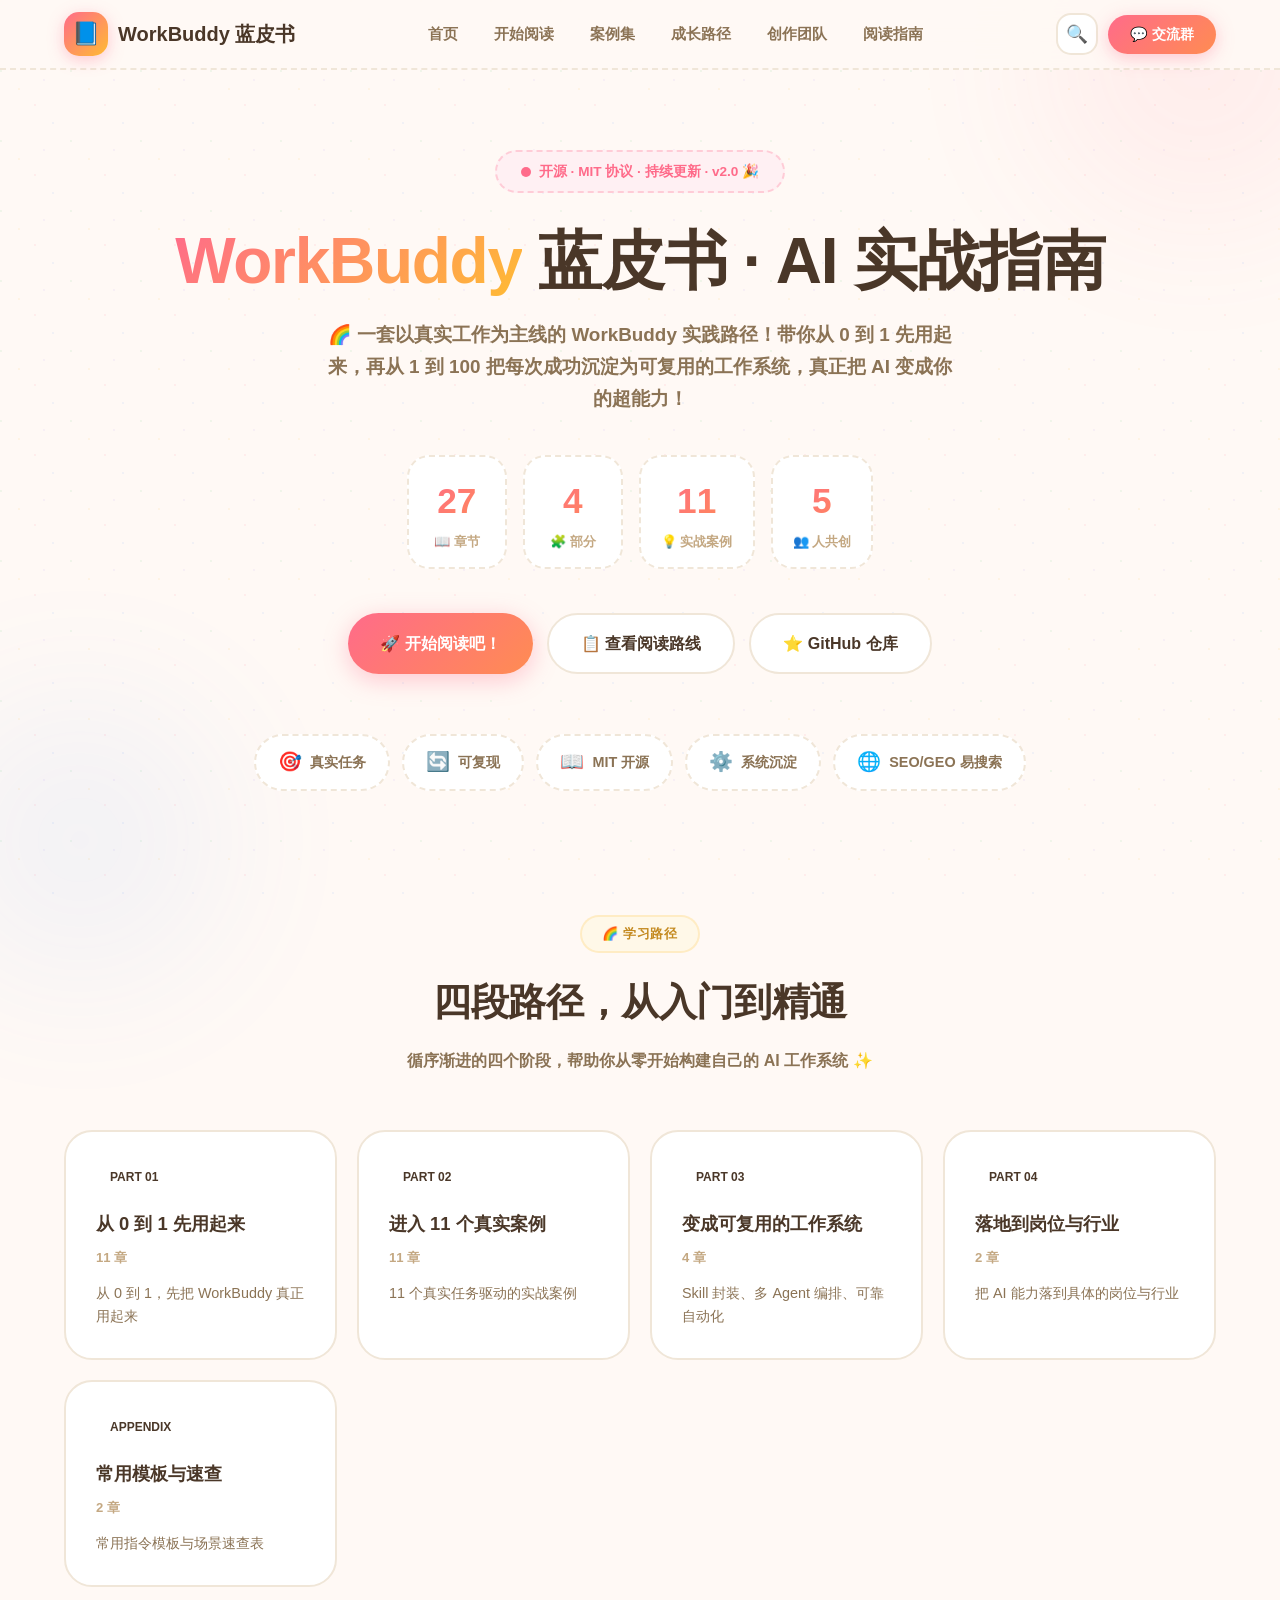
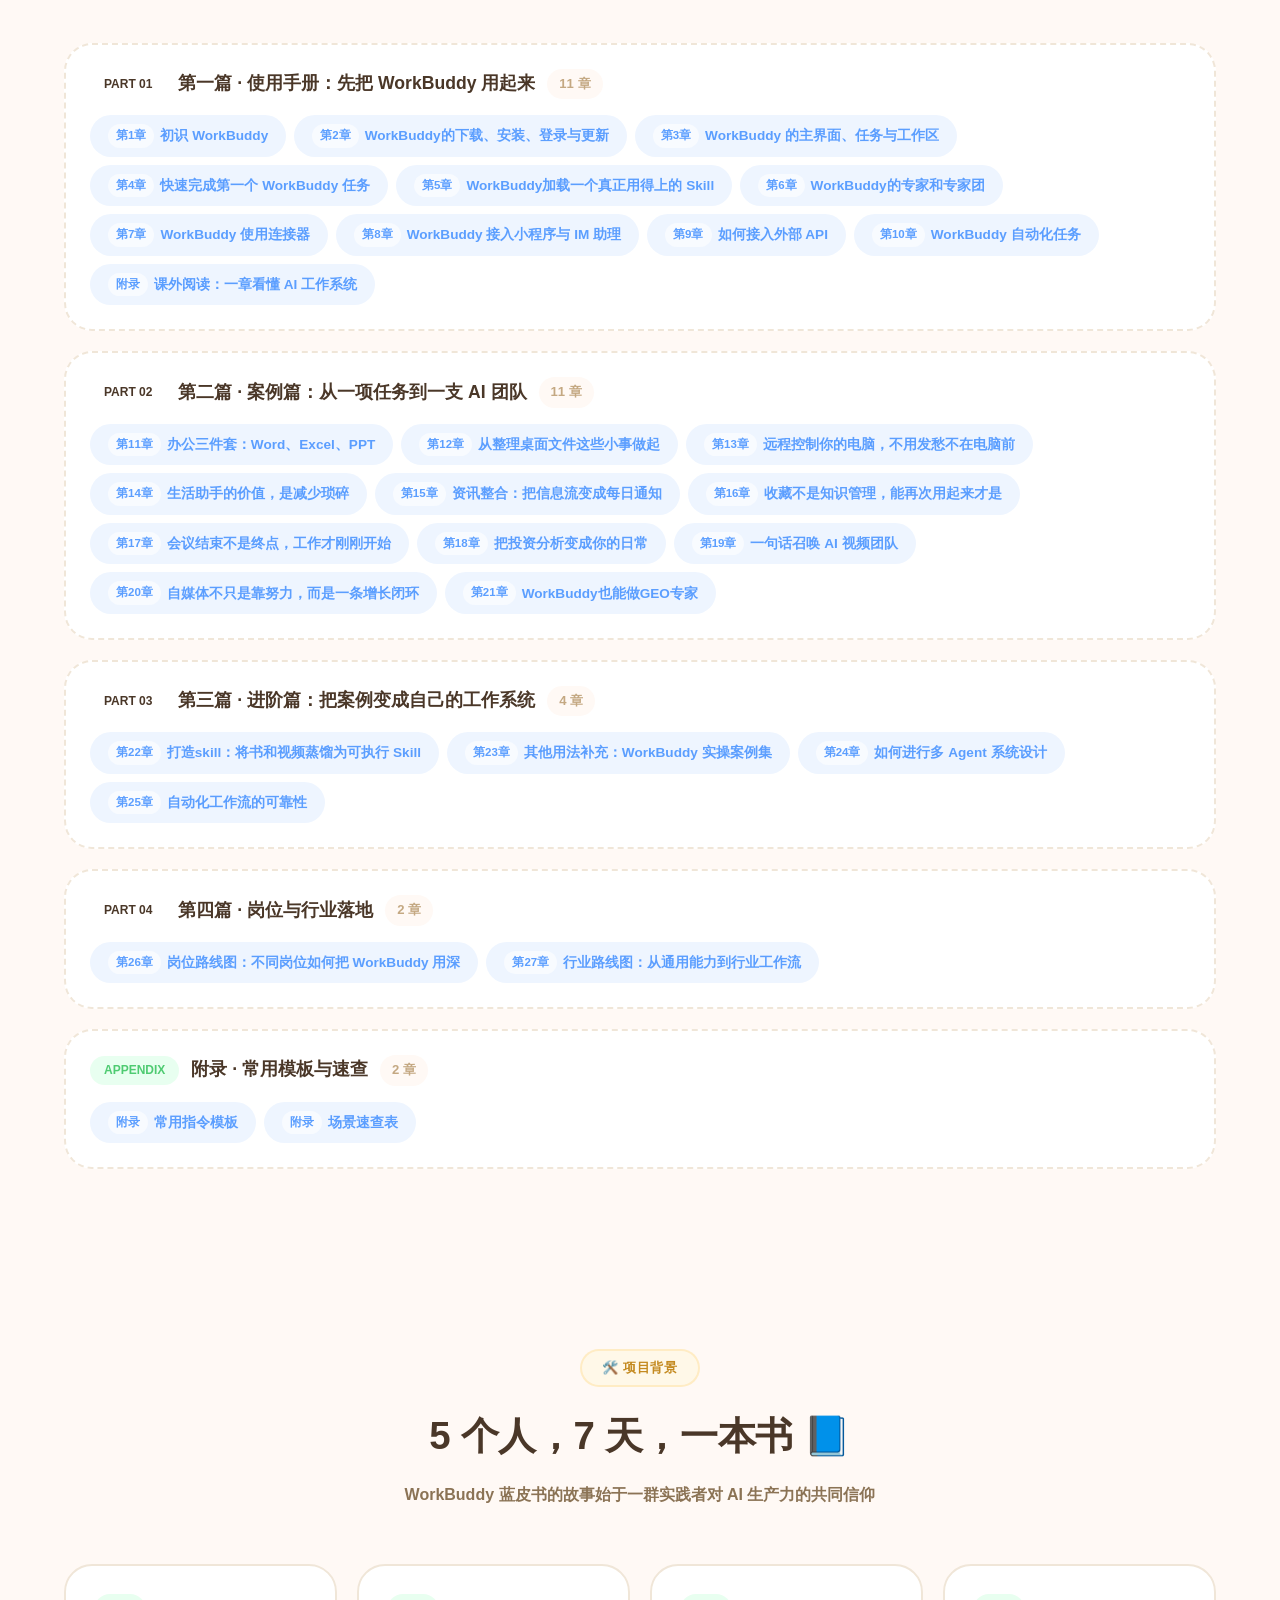
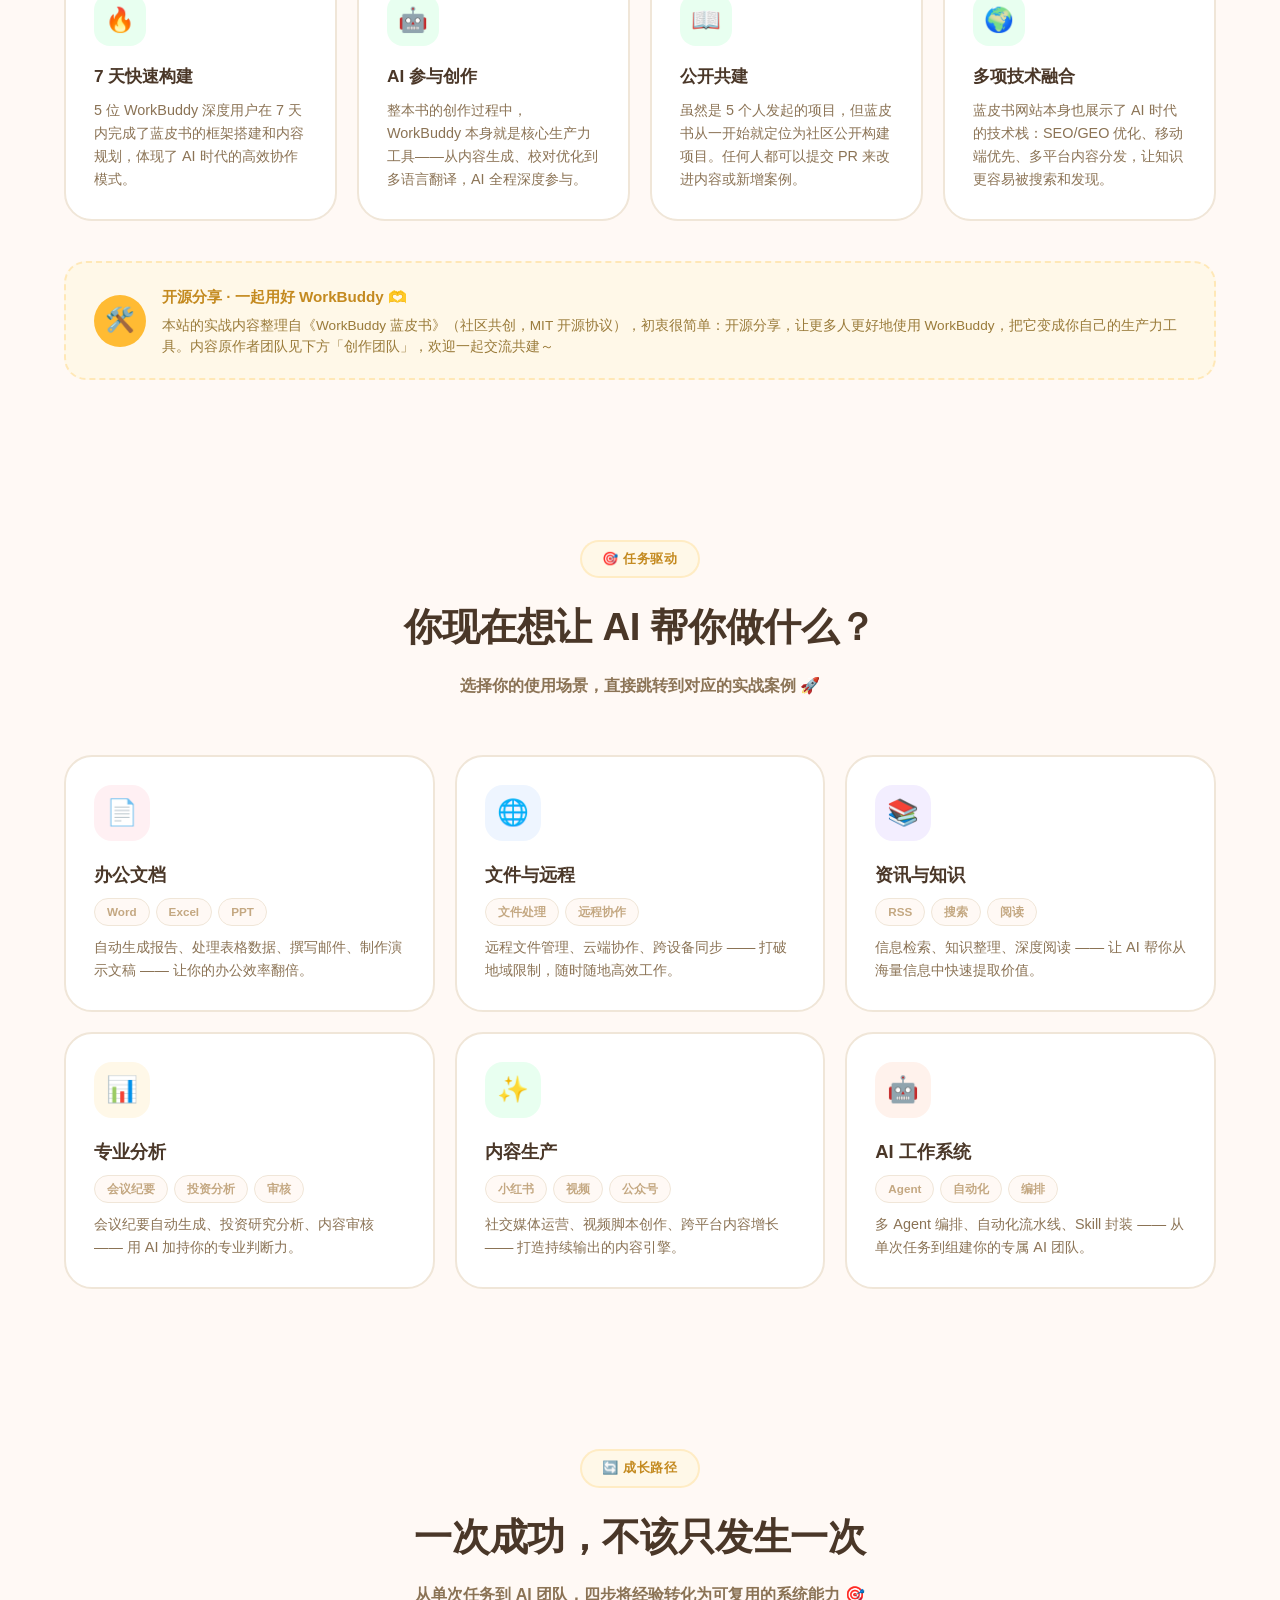
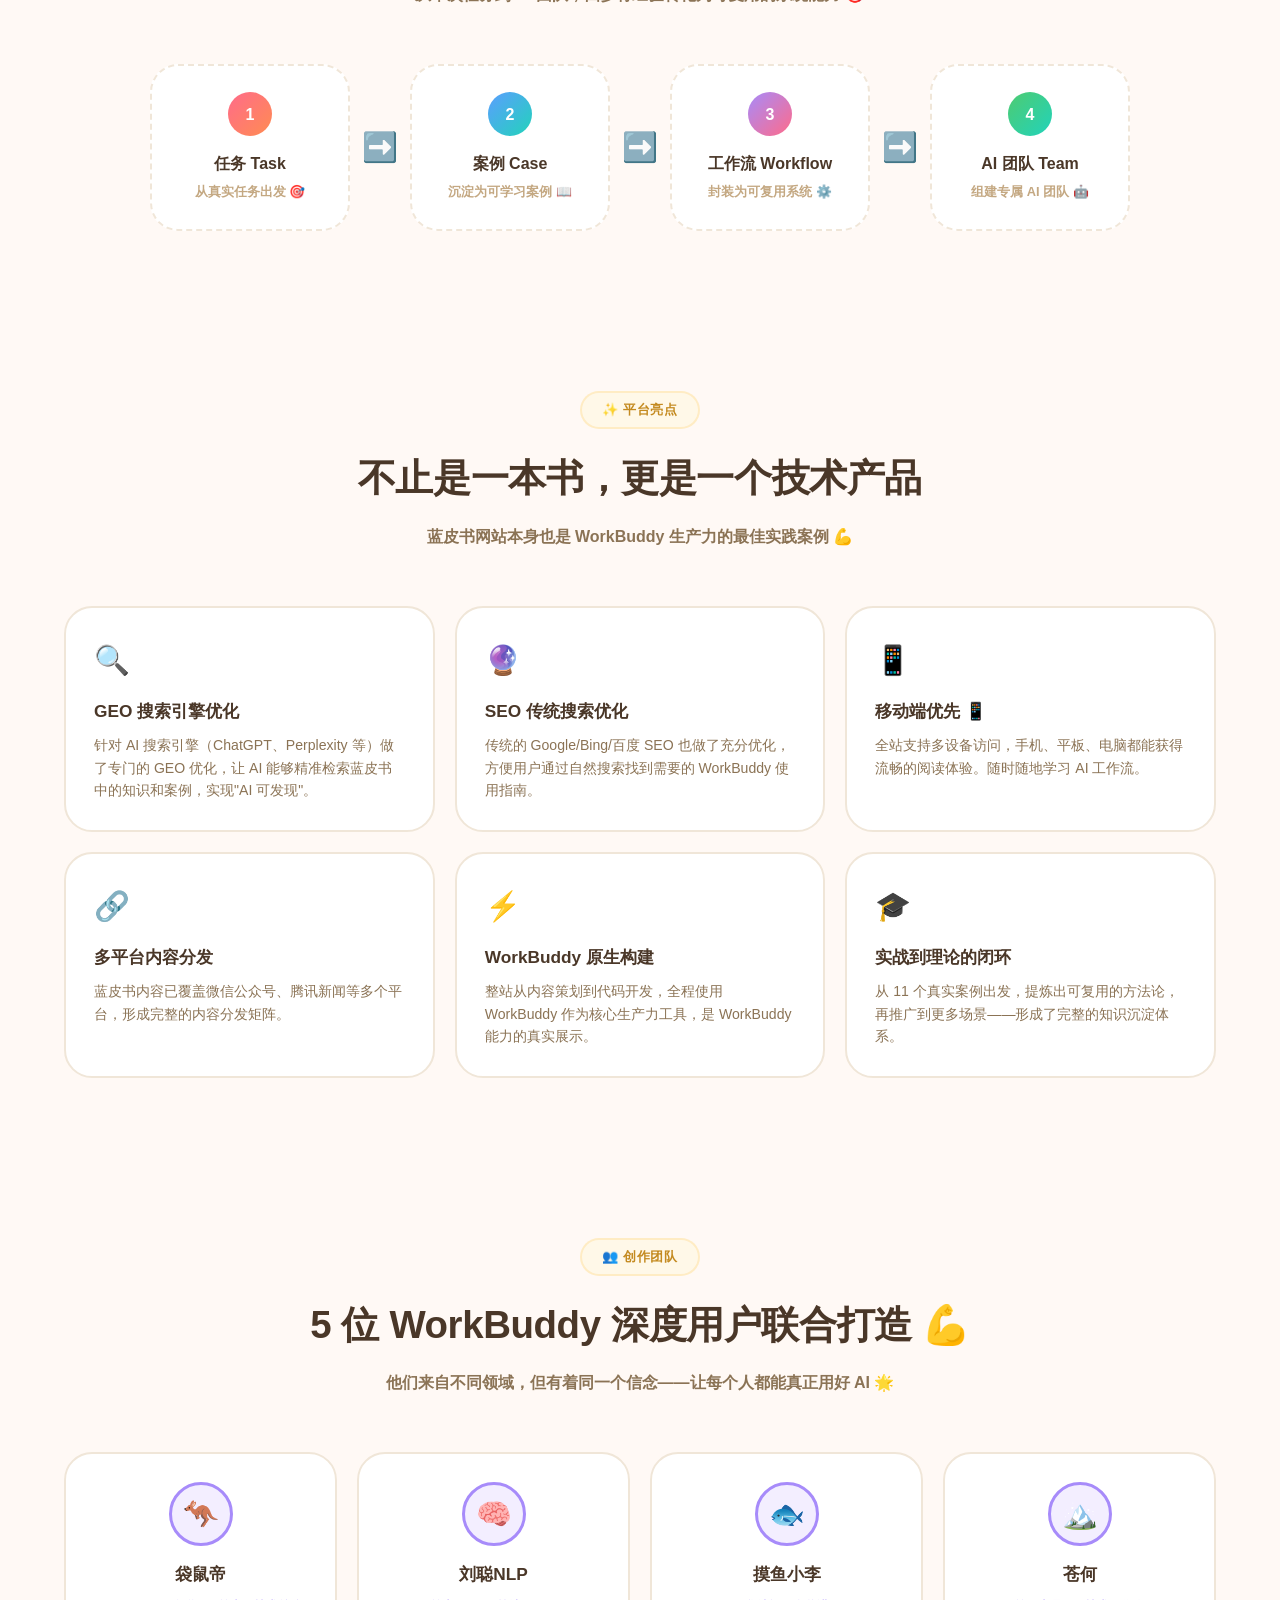
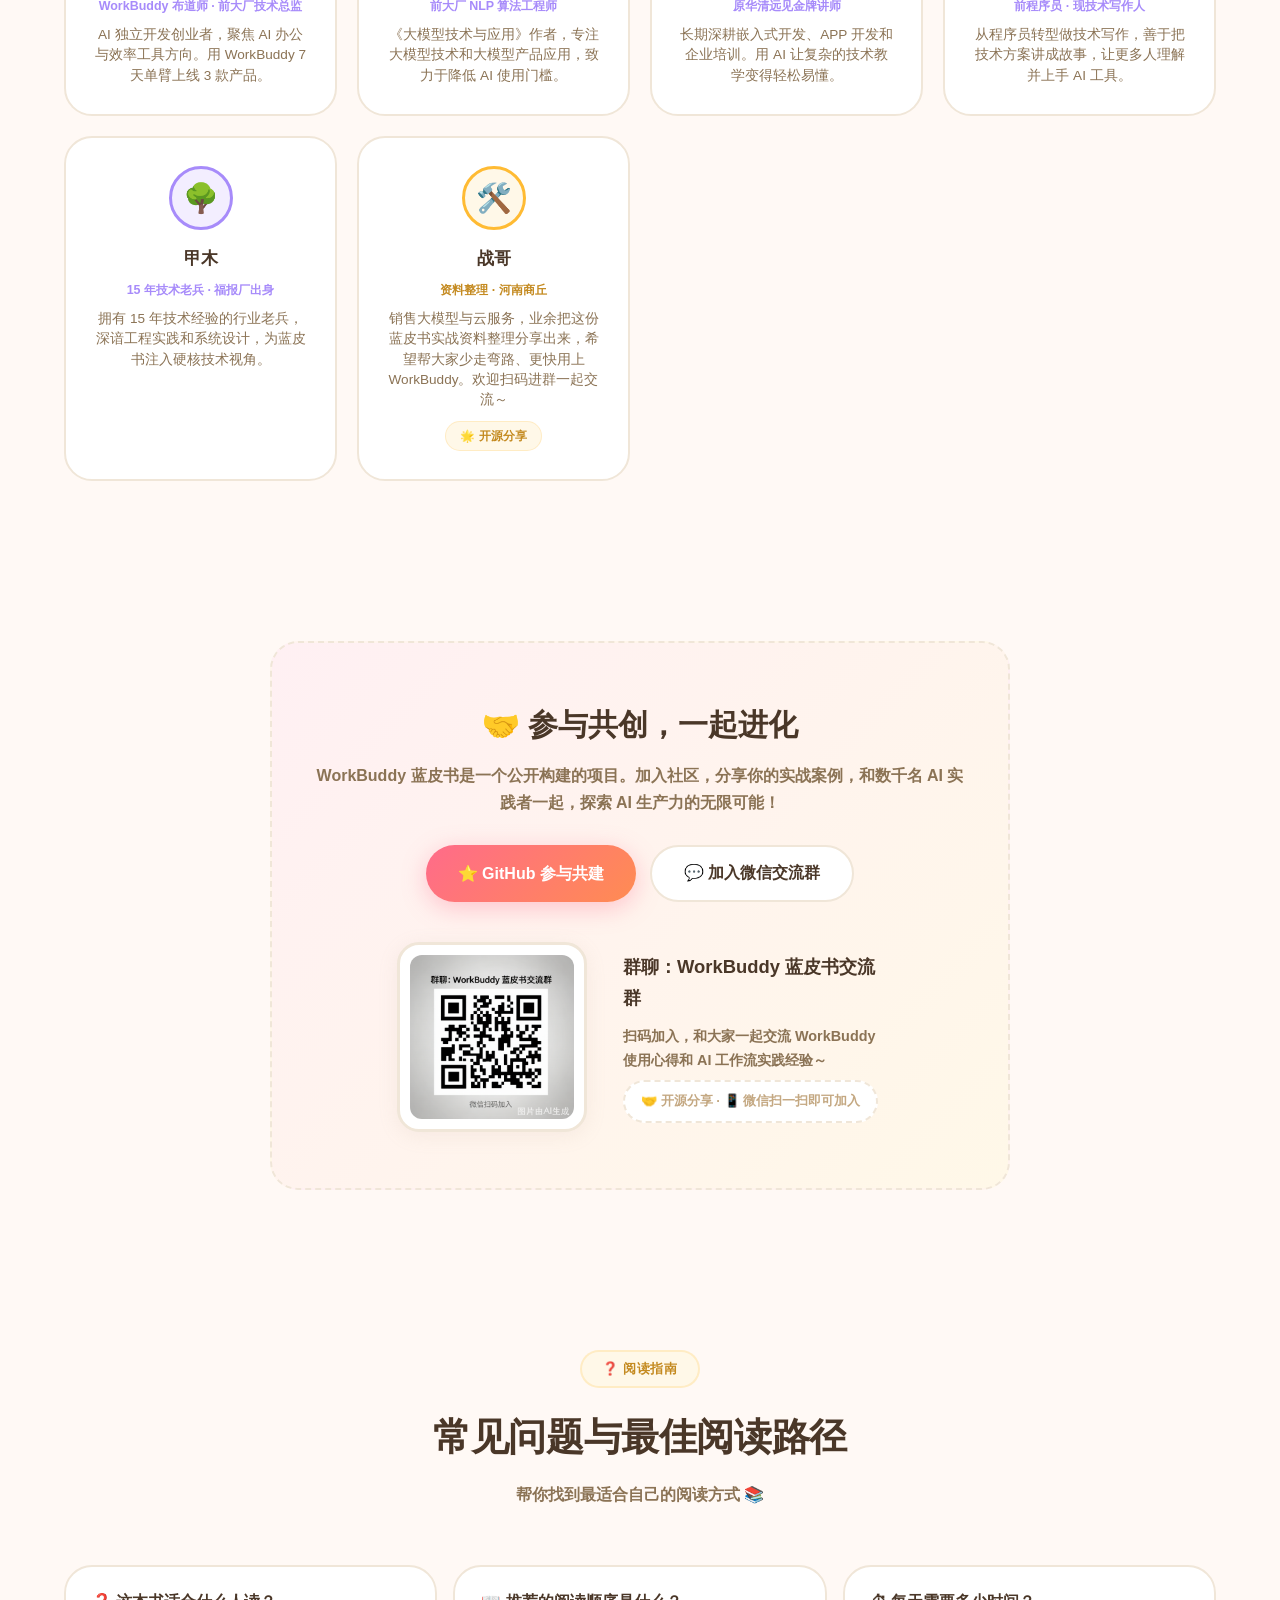
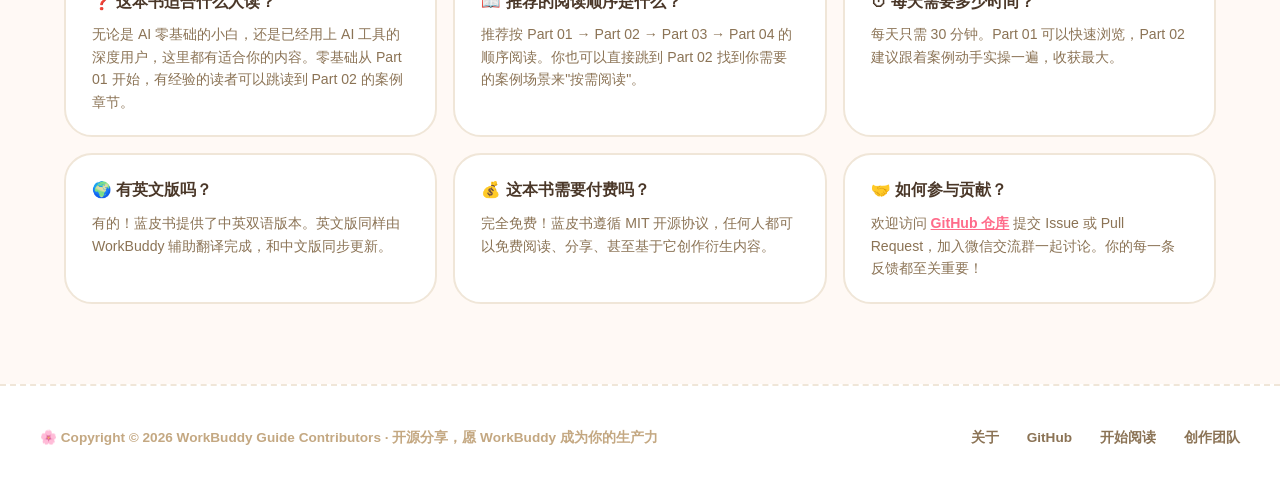
==== commit 58ac6bec: "设计改进: 主题统一(浅色糖果) + 去腾讯前缀 + 减旋转动效 + 移动端目录 + 死链接/Footer/回到顶部修复" ====
--- a/index.html
+++ b/index.html
@@ -3,8 +3,33 @@
 <head>
 <meta charset="UTF-8">
 <meta name="viewport" content="width=device-width, initial-scale=1.0">
-<title>WorkBuddy 蓝皮书 🌈 AI 实战指南</title>
+<title>WorkBuddy 蓝皮书 🌈 AI 实战指南 - 从 0 到 1 学会 AI 工作流</title>
+<meta name="description" content="WorkBuddy 蓝皮书 — 一套以真实工作为主线的 AI 实战指南。27 章节、11 个真实案例、4 条学习路径，开源分享，帮你从 0 到 1 构建自己的 AI 工作系统。">
+<meta name="keywords" content="WorkBuddy, AI 工作流, AI 生产力, 智能助手, AI 实战, 蓝皮书">
+<meta name="author" content="WorkBuddy Guide Contributors">
+<meta property="og:title" content="WorkBuddy 蓝皮书 — AI 实战指南">
+<meta property="og:description" content="27 章节、11 个真实案例，循序渐进的四条学习路径，开源分享，让 WorkBuddy 成为你的生产力。">
+<meta property="og:url" content="https://ailinpete.github.io/workbuddy.shar/">
+<meta property="og:type" content="website">
+<meta property="og:site_name" content="WorkBuddy 蓝皮书">
+<meta name="twitter:card" content="summary_large_image">
+<meta name="twitter:title" content="WorkBuddy 蓝皮书 — AI 实战指南">
+<meta name="twitter:description" content="27 章节、11 个真实案例，从 0 到 1 学会 AI 工作流。">
+<link rel="canonical" href="https://ailinpete.github.io/workbuddy.shar/">
 <link rel="icon" href="data:image/svg+xml,<svg xmlns='http://www.w3.org/2000/svg' viewBox='0 0 100 100'><text y='.9em' font-size='90'>📘</text></svg>">
+<script type="application/ld+json">
+{
+  "@context": "https://schema.org",
+  "@type": "Book",
+  "name": "WorkBuddy 蓝皮书",
+  "description": "一套以真实工作为主线的 WorkBuddy AI 实战指南，27 章节、11 个真实案例。",
+  "author": {"@type": "Organization", "name": "WorkBuddy Guide Contributors"},
+  "inLanguage": "zh-CN",
+  "license": "https://opensource.org/licenses/MIT",
+  "numberOfPages": "27",
+  "about": {"@type": "Thing", "name": "WorkBuddy AI 工作流"}
+}
+</script>
 <style>
   /* ===== 🌈 幼稚园糖果色主题 ===== */
   :root {
@@ -192,7 +217,7 @@
     transition: all var(--transition);
   }
   .hero-stats .stat:hover {
-    transform: translateY(-6px) rotate(-2deg);
+    transform: translateY(-4px);
     box-shadow: var(--shadow-md);
     border-style: solid;
   }
@@ -246,7 +271,7 @@
   }
   .feature-tag:hover {
     border-style: solid; border-color: var(--blue);
-    transform: translateY(-4px) rotate(-1deg);
+    transform: translateY(-3px);
     box-shadow: var(--shadow-sm);
   }
   .feature-tag .tag-icon { font-size: 1.2rem; }
@@ -287,7 +312,7 @@
   .path-card.part-3::before { background: linear-gradient(90deg, var(--purple), var(--pink)); }
   .path-card.part-4::before { background: linear-gradient(90deg, var(--orange), var(--yellow)); }
   .path-card:hover {
-    transform: translateY(-8px) rotate(-0.5deg);
+    transform: translateY(-6px);
     box-shadow: var(--shadow-md);
   }
   .part-badge {
@@ -385,7 +410,7 @@
     transition: all var(--transition); position: relative; overflow: hidden;
   }
   .task-card:hover {
-    transform: translateY(-8px) rotate(0.5deg);
+    transform: translateY(-6px);
     box-shadow: var(--shadow-md);
   }
   .task-card .task-icon {
@@ -452,7 +477,7 @@
     transition: all var(--transition);
   }
   .pipeline-step:hover {
-    transform: translateY(-6px) rotate(1deg);
+    transform: translateY(-4px);
     box-shadow: var(--shadow-md); border-style: solid;
   }
   .pipeline-step .step-num {
@@ -505,7 +530,7 @@
     transition: all var(--transition); position: relative;
   }
   .team-card:hover {
-    transform: translateY(-8px) rotate(-1deg);
+    transform: translateY(-6px);
     box-shadow: var(--shadow-md);
   }
   .team-card .team-avatar {
@@ -579,7 +604,7 @@
     border: 3px solid var(--border); background: #fff; padding: 10px;
     box-shadow: var(--shadow-sm); transition: transform var(--transition);
   }
-  .qr-image:hover { transform: scale(1.06) rotate(2deg); }
+  .qr-image:hover { transform: scale(1.06); }
   .qr-image img { width: 100%; height: 100%; object-fit: contain; border-radius: 12px; }
   .qr-info { text-align: left; max-width: 260px; }
   .qr-info h3 { font-size: 1.15rem; font-weight: 800; margin-bottom: 10px; }
@@ -669,32 +694,80 @@
   .footer-links a { color: var(--text-secondary); text-decoration: none; font-size: 0.85rem; font-weight: 700; transition: color var(--transition); }
   .footer-links a:hover { color: var(--pink); }
 
-  /* ===== 📱 响应式 ===== */
+  /* ===== 📱 响��式 ===== */
+  /* 平板 (769 - 1024px) */
+  @media (max-width: 1024px) {
+    .container { padding: 0 20px; }
+    .paths-grid { grid-template-columns: repeat(auto-fit, minmax(240px, 1fr)); }
+    .tasks-grid { grid-template-columns: repeat(auto-fit, minmax(250px, 1fr)); }
+    .features-grid { grid-template-columns: repeat(auto-fit, minmax(250px, 1fr)); }
+    .faq-grid { grid-template-columns: repeat(auto-fit, minmax(300px, 1fr)); }
+    .team-grid { grid-template-columns: repeat(auto-fit, minmax(200px, 1fr)); }
+    .hero h1 { font-size: clamp(2rem, 4vw, 3rem); }
+    .hero { padding: 130px 0 50px; }
+    section { padding: 60px 0; }
+    .pipeline-step { min-width: 140px; padding: 20px 16px; }
+  }
+
+  /* 手机横屏 / 小平板 (769px 以下) */
   @media (max-width: 768px) {
-    .hero { padding: 120px 0 50px; }
-    .hero-stats { gap: 10px; }
-    .hero-stats .stat .num { font-size: 1.6rem; }
-    .hero-stats .stat { padding: 10px 14px; min-width: 80px; }
-    section { padding: 56px 0; }
+    .hero { padding: 110px 0 40px; }
+    .hero h1 { font-size: 1.8rem; }
+    .hero p { font-size: 0.95rem; }
+    .hero-stats { gap: 8px; }
+    .hero-stats .stat { padding: 10px 12px; min-width: 70px; }
+    .hero-stats .stat .num { font-size: 1.4rem; }
+    .hero-stats .stat .label { font-size: 0.72rem; }
+    section { padding: 48px 0; }
     .nav-links, .nav-actions .btn-community { display: none; }
     .mobile-toggle { display: flex; }
+    .pipeline { flex-direction: column; align-items: center; }
     .pipeline-arrow { transform: rotate(90deg); }
-    .pipeline { flex-direction: column; align-items: center; }
     .pipeline-step { max-width: 100%; width: 100%; }
-    .footer-inner { flex-direction: column; text-align: center; }
+    .paths-grid { grid-template-columns: 1fr; gap: 14px; }
+    .tasks-grid { grid-template-columns: 1fr; gap: 14px; }
+    .features-grid { grid-template-columns: 1fr; gap: 14px; }
+    .faq-grid { grid-template-columns: 1fr; gap: 10px; }
+    .team-grid { grid-template-columns: repeat(auto-fit, minmax(180px, 1fr)); gap: 14px; }
+    .about-grid { grid-template-columns: 1fr; gap: 14px; }
+    .footer-inner { flex-direction: column; text-align: center; gap: 12px; }
     .qr-section { flex-direction: column; text-align: center; }
-    .qr-info { text-align: center; }
-    @media (max-width: 400px) { .faq-grid { grid-template-columns: 1fr; } }
-    .cta-container { padding: 36px 24px; }
-    .btn { padding: 13px 24px; font-size: 0.9rem; }
+    .qr-info { text-align: center; max-width: 100%; }
+    .cta-container { padding: 32px 20px; }
+    .cta h2 { font-size: 1.5rem; }
+    .btn { padding: 12px 22px; font-size: 0.9rem; }
     .curator-note { flex-direction: column; text-align: center; }
-  }
-
+    .section-header h2 { font-size: 1.5rem; }
+    .section-header p { font-size: 0.88rem; }
+    .search-modal { margin: 0 16px; padding: 12px; }
+    .search-modal input { padding: 12px 16px; font-size: 0.95rem; }
+    .hero-buttons { flex-direction: column; align-items: center; }
+    .hero-buttons .btn { width: 100%; max-width: 280px; justify-content: center; }
+    .features-bar { gap: 6px; padding: 0 16px 32px; }
+    .feature-tag { padding: 7px 12px; font-size: 0.78rem; }
+    .catalog-part { padding: 18px; }
+    .catalog-part-head { gap: 8px; }
+    .catalog-part-head h3 { font-size: 0.95rem; }
+    .chapter-chip { padding: 6px 12px; font-size: 0.8rem; }
+  }
+
+  /* 小手机 (480px 以下) */
   @media (max-width: 480px) {
-    .hero-stats { gap: 8px; }
-    .hero h1 { font-size: 1.9rem; }
-    .features-bar { gap: 8px; }
-    .feature-tag { padding: 8px 14px; font-size: 0.8rem; }
+    .hero { padding: 100px 0 32px; }
+    .hero h1 { font-size: 1.6rem; }
+    .hero-stats { gap: 6px; }
+    .hero-stats .stat { padding: 8px 10px; min-width: 62px; }
+    .hero-stats .stat .num { font-size: 1.2rem; }
+    .hero-stats .stat .label { font-size: 0.68rem; }
+    .features-bar { gap: 4px; }
+    .feature-tag { padding: 6px 10px; font-size: 0.73rem; }
+    .team-grid { grid-template-columns: repeat(auto-fit, minmax(150px, 1fr)); gap: 10px; }
+    .nav-inner { height: 56px; padding: 0 16px; }
+    .nav-logo { font-size: 1rem; }
+    .nav-logo .logo-icon { width: 36px; height: 36px; font-size: 1.1rem; }
+    .mobile-menu { top: 56px; }
+    .btn { padding: 10px 18px; font-size: 0.83rem; }
+    .qr-image { width: 150px; height: 150px; }
   }
 </style>
 </head>
@@ -746,7 +819,7 @@
         <span class="dot"></span> 开源 · MIT 协议 · 持续更新 · v2.0 🎉
       </div>
       <h1>
-        腾讯 <span class="gradient-text">WorkBuddy</span> 蓝皮书
+        <span class="gradient-text">WorkBuddy</span> 蓝皮书 · AI 实战指南
       </h1>
       <p>🌈 一套以真实工作为主线的 WorkBuddy 实践路径！带你从 0 到 1 先用起来，再从 1 到 100 把每次成功沉淀为可复用的工作系统，真正把 AI 变成你的超能力！</p>
 
@@ -779,10 +852,10 @@
 
   <!-- 特性标签 -->
   <div class="features-bar">
-    <div class="feature-tag"><span class="tag-icon">🎯</span> 真实任务 Real Tasks</div>
-    <div class="feature-tag"><span class="tag-icon">🔄</span> 可复现 Reproducible</div>
-    <div class="feature-tag"><span class="tag-icon">📖</span> 开源 MIT Open Source</div>
-    <div class="feature-tag"><span class="tag-icon">⚙️</span> 系统沉淀 Work System</div>
+    <div class="feature-tag"><span class="tag-icon">🎯</span> 真实任务</div>
+    <div class="feature-tag"><span class="tag-icon">🔄</span> 可复现</div>
+    <div class="feature-tag"><span class="tag-icon">📖</span> MIT 开源</div>
+    <div class="feature-tag"><span class="tag-icon">⚙️</span> 系统沉淀</div>
     <div class="feature-tag"><span class="tag-icon">🌐</span> SEO/GEO 易搜索</div>
   </div>
 
@@ -909,25 +982,25 @@
       <div class="pipeline">
         <div class="pipeline-step">
           <div class="step-num">1</div>
-          <div class="step-title">Task 任务</div>
+          <div class="step-title">任务 Task</div>
           <div class="step-desc">从真实任务出发 🎯</div>
         </div>
         <div class="pipeline-arrow">➡️</div>
         <div class="pipeline-step">
           <div class="step-num">2</div>
-          <div class="step-title">Case 案例</div>
+          <div class="step-title">案例 Case</div>
           <div class="step-desc">沉淀为可学习案例 📖</div>
         </div>
         <div class="pipeline-arrow">➡️</div>
         <div class="pipeline-step">
           <div class="step-num">3</div>
-          <div class="step-title">Workflow 工作流</div>
+          <div class="step-title">工作流 Workflow</div>
           <div class="step-desc">封装为可复用系统 ⚙️</div>
         </div>
         <div class="pipeline-arrow">➡️</div>
         <div class="pipeline-step">
           <div class="step-num">4</div>
-          <div class="step-title">AI Team 团队</div>
+          <div class="step-title">AI 团队 Team</div>
           <div class="step-desc">组建专属 AI 团队 🤖</div>
         </div>
       </div>
@@ -1041,7 +1114,7 @@
         </div>
         <div class="qr-section">
           <div class="qr-image">
-            <img src="images/qr-code.png" alt="WorkBuddy 蓝皮书交流群二维码">
+            <img src="images/qr-code.png" alt="交流群二维码" onerror="this.closest('.qr-section').style.display='none';this.closest('.qr-modal').querySelector('img').style.display='none';">
           </div>
           <div class="qr-info">
             <h3>群聊：WorkBuddy 蓝皮书交流群</h3>
@@ -1096,13 +1169,18 @@
     <div class="footer-inner">
       <p>🌸 Copyright &copy; 2026 WorkBuddy Guide Contributors · 开源分享，愿 WorkBuddy 成为你的生产力</p>
       <div class="footer-links">
-        <a href="#">关于</a>
-        <a href="#">贡献指南</a>
-        <a href="#">更新日志</a>
-        <a href="#">联系我们</a>
+        <a href="#about">关于</a>
+        <a href="https://github.com/AlephAITech/WorkBuddyGuide" target="_blank">GitHub</a>
+        <a href="#paths">开始阅读</a>
+        <a href="#team">创作团队</a>
       </div>
     </div>
   </footer>
+  <!-- 回到顶部 -->
+  <button class="back-to-top" id="backToTop" title="回到顶部" style="position:fixed;bottom:28px;right:28px;z-index:100;width:46px;height:46px;border-radius:50%;background:linear-gradient(135deg,#FF6B8A,#FF8C52);color:#fff;font-size:1.3rem;border:none;cursor:pointer;opacity:0;transform:translateY(16px);pointer-events:none;box-shadow:0 6px 20px rgba(255,107,138,.35);transition:all .3s;display:flex;align-items:center;justify-content:center;">↑</button>
+  <script>
+  (function(){var b=document.getElementById('backToTop');window.addEventListener('scroll',function(){var s=window.scrollY>400;b.style.opacity=s?'1':'0';b.style.transform=s?'translateY(0)':'translateY(16px)';b.style.pointerEvents=s?'auto':'none'});b.addEventListener('click',function(){window.scrollTo({top:0,behavior:'smooth'})})})();
+  </script>
 
   <!-- 搜索弹窗 -->
   <div class="search-overlay" id="searchOverlay">
@@ -1114,7 +1192,7 @@
   <!-- 二维码弹窗 -->
   <div class="qr-overlay" id="qrOverlay">
     <div class="qr-modal">
-      <img src="images/qr-code.png" alt="WorkBuddy 蓝皮书交流群二维码">
+      <img src="images/qr-code.png" alt="交流群二维码" onerror="this.closest('.qr-section').style.display='none';this.closest('.qr-modal').querySelector('img').style.display='none';">
       <h3>WorkBuddy 蓝皮书交流群 🌈</h3>
       <p>微信扫码加入，与大家一起探讨 AI 工作流～</p>
       <button class="close-btn" id="qrCloseBtn">关闭</button>
